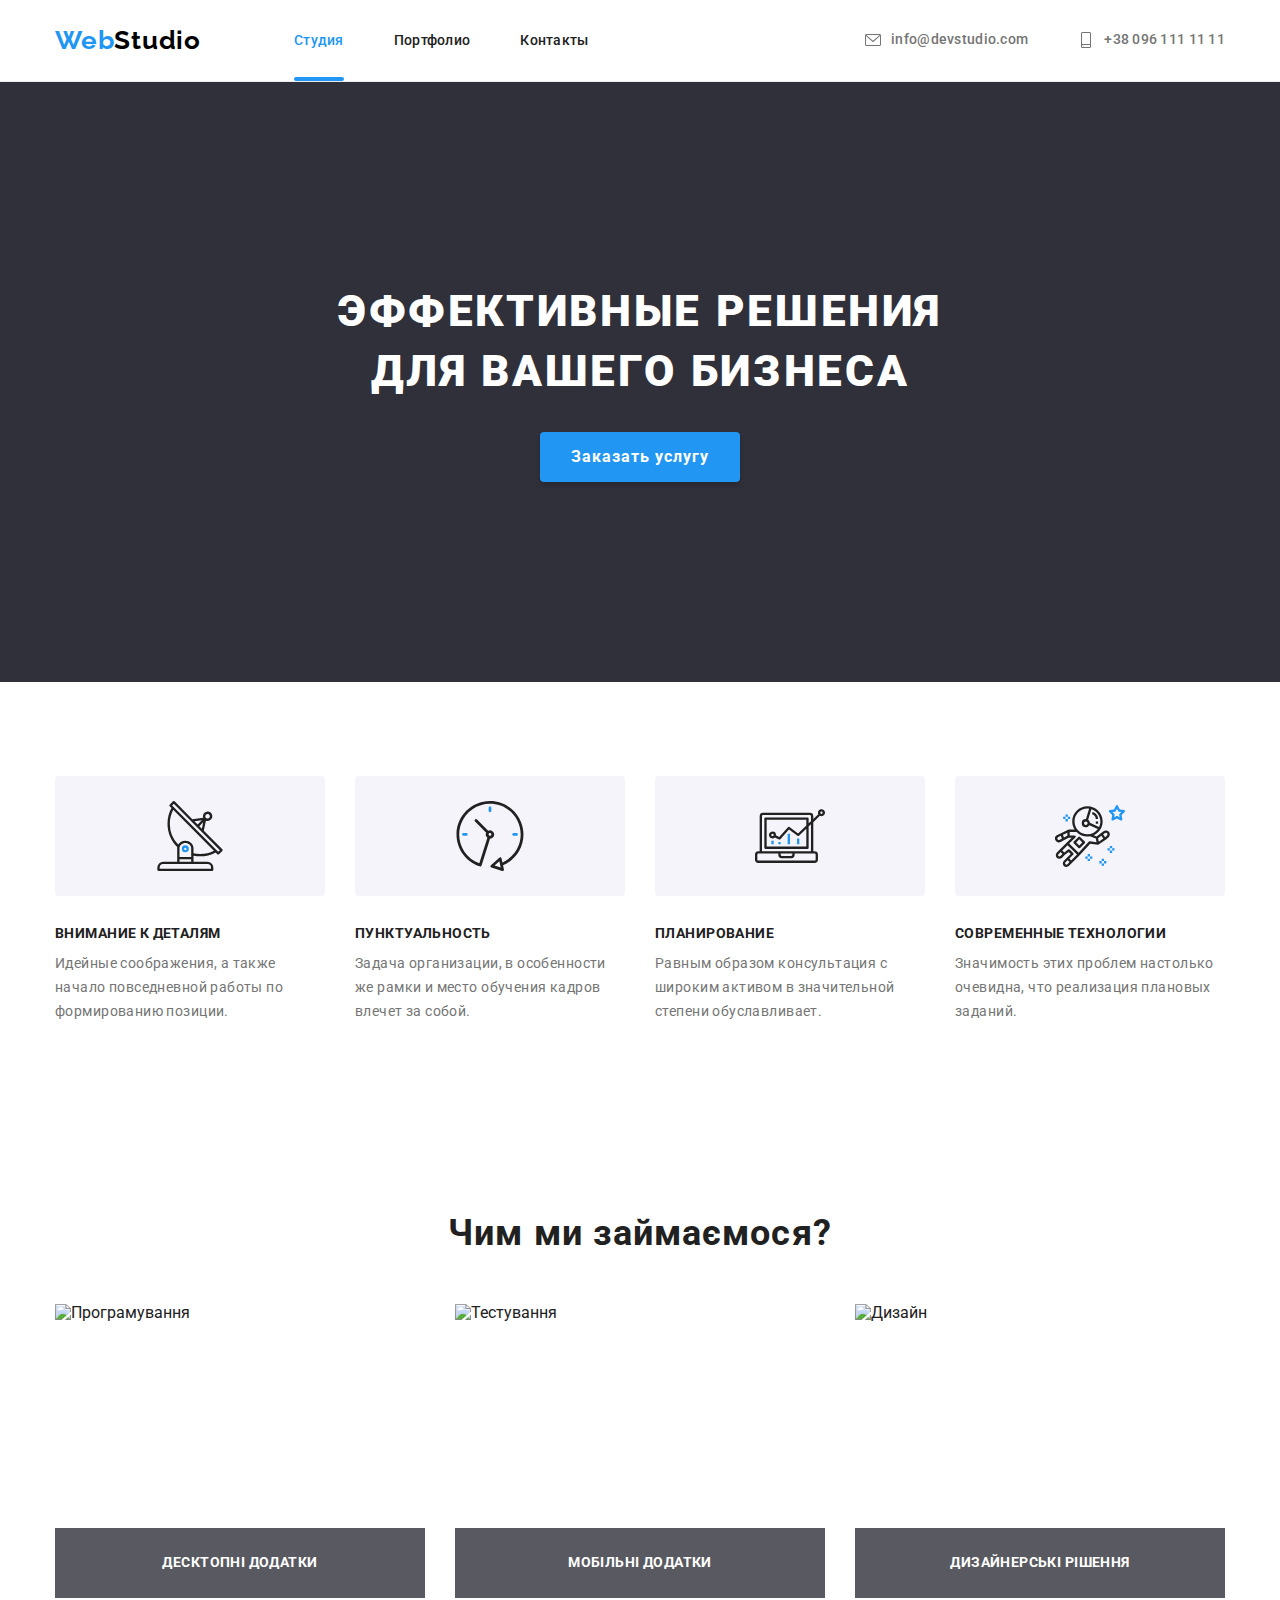
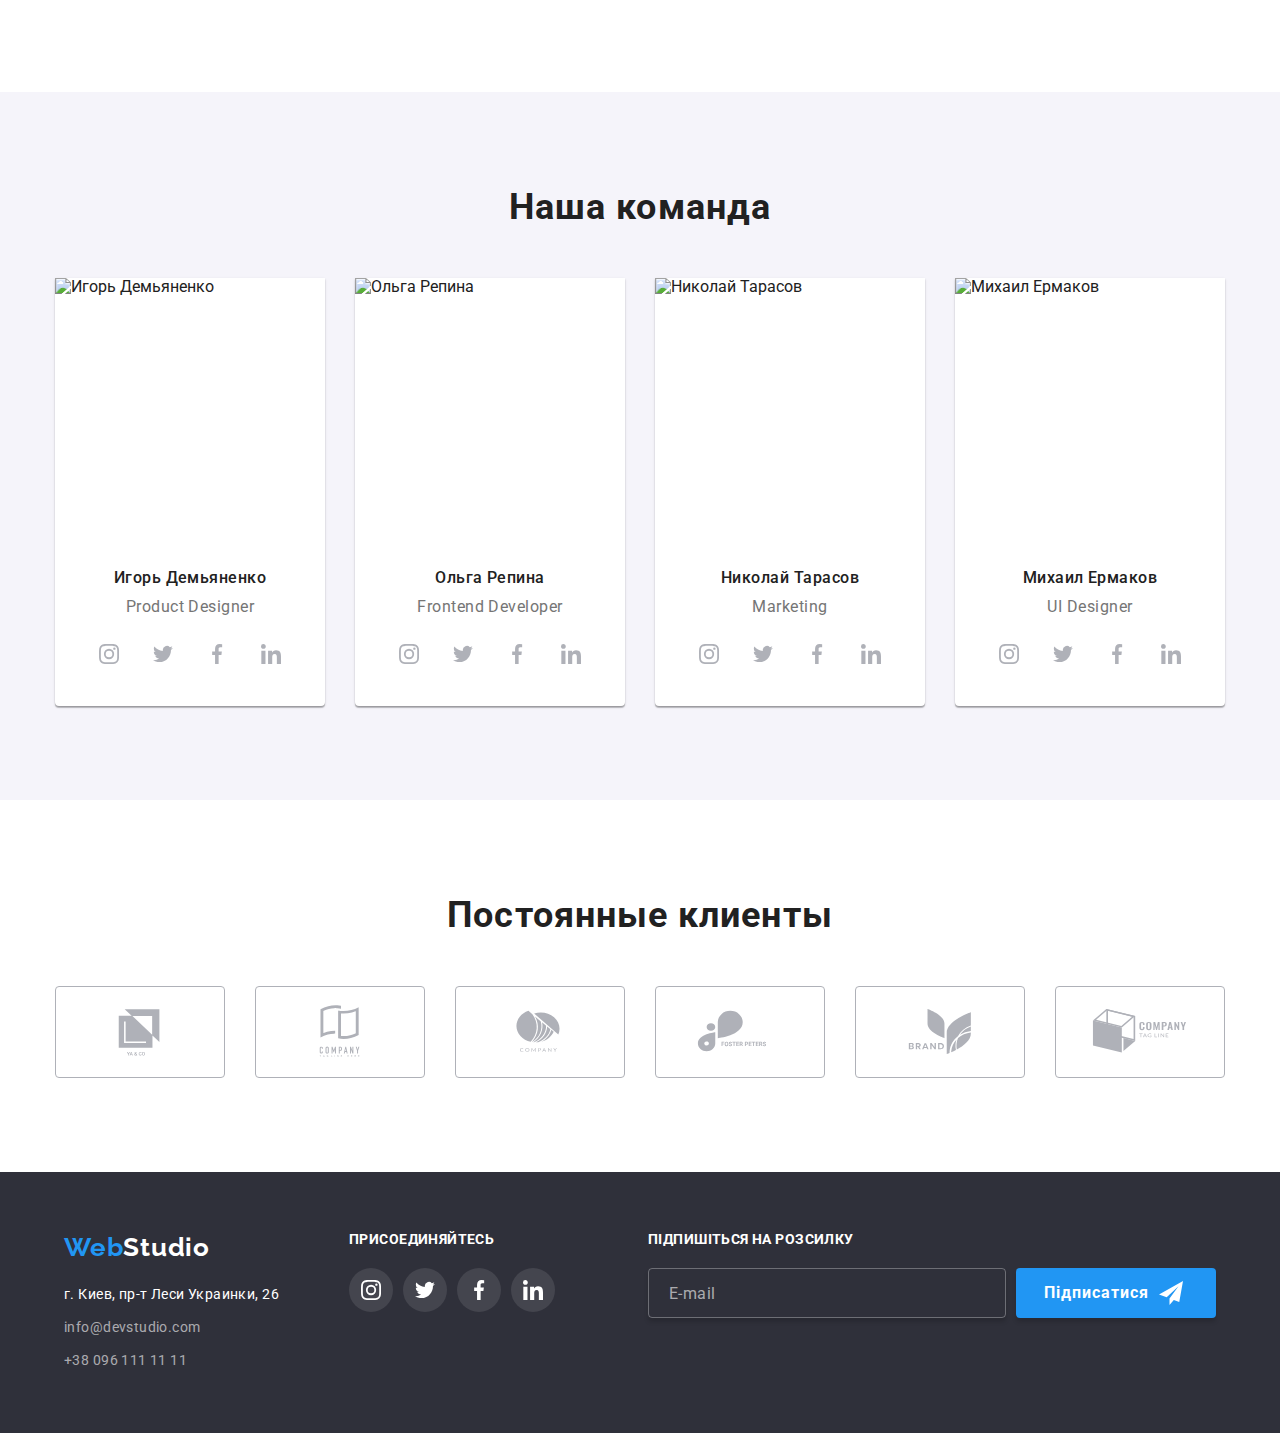
==== index.html @ 71a53c15 "did hero" ====
<!DOCTYPE html>
<html lang="ru">

<head>
    <meta charset="UTF-8">
    <meta http-equiv="X-UA-Compatible" content="IE=edge">
    <meta name="viewport" content="width=device-width, initial-scale=1.0">
    <title>Document</title>
    <link
        href="https://fonts.googleapis.com/css2?family=Raleway:wght@700&family=Roboto:wght@400;500;700;900&display=swap"
        rel="stylesheet">
    <link rel="stylesheet"
        href="https://cdnjs.cloudflare.com/ajax/libs/modern-normalize/1.1.0/modern-normalize.min.css">
    <link rel="stylesheet" href="./css/main.min.css">
</head>

<body data-page>
    <!-- Header section -->
    <header class="header">
        <div class="container header__container">
            <nav class="nav">
                <a class="logo nav__logo" href="https://vasyl96.github.io/goit-markup-hw-08/"><span
                        class="logo__label">Web</span>Studio</a>
                <button class="menu-btn" type="button" aria-label="Відкрити мобільне меню" data-menu-open>
                    <svg class="menu-btn__menu" width="40" height="40">
                        <use class="menu-btn__icon-menu" href="./img/sprite.svg#icon-menu"></use>
                    </svg>
                </button>
                <ul class="nav__list">
                    <li class="nav__item">
                        <a class="nav__link nav__link--current"
                            href="https://vasyl96.github.io/goit-markup-hw-07/">Студия</a>
                    </li>
                    <li class="nav__item">
                        <a class="nav__link" href="./portfolio.html">Портфолио</a>
                    </li>
                    <li class="nav__item">
                        <a class="nav__link" href="#">Контакты</a>
                    </li>
                </ul>
            </nav>
            <ul class="header__contact-list">
                <li class="header__contact-item"><a class="header__contact-link" href="mailto:info@devstudio.com"><svg
                            class="header__contact-icon header__contact-icon--right" width="12" height="16">
                            <use href="./img/sprite.svg#icon-envelope"></use>
                        </svg>info@devstudio.com</a>
                </li>
                <li class="header__contact-item"><a class="header__contact-link" href="tel:+380961111111"><svg
                            class="header__contact-icon header__contact-icon--right" width="10" height="16">
                            <use href="./img/sprite.svg#icon-smartphone"></use>
                        </svg>+38 096 111 11 11</a>
                </li>
            </ul>
        </div>
    </header>
    <!-- Mobil menu -->
    <div class="menu-overlay" data-menu>
        <div class="menu-container">
            <button class="menu-btn" type="button" aria-label="Закрити мобільне меню" data-menu-close>
                <svg class="menu-btn__cross" width="40" height="40">
                    <use class="menu-btn__icon-cross" href="./img/sprite.svg#icon-cross"></use>
                </svg>
            </button>
            <ul class="menu-nav menu-nav__list">
                <li class="menu-nav__item">
                    <a class="menu-nav__link menu-nav__link--current"
                        href="https://vasyl96.github.io/goit-markup-hw-07/">Студия</a>
                </li>
                <li class="menu-nav__item">
                    <a class="menu-nav__link" href="./portfolio.html">Портфолио</a>
                </li>
                <li class="menu-nav__item">
                    <a class="menu-nav__link" href="#">Контакты</a>
                </li>
            </ul>
            <ul class="menu-contact menu-contact__list">
                <li class="menu-contact__item">
                    <a class="menu-contact__link menu-contact__link--blue" href="tel:+380961111111">+38 096 111 11
                        11</a>
                </li>
                <li class="menu-contact__item">
                    <a class="menu-contact__link" href="mailto:info@devstudio.com">info@devstudio.com</a>
                </li>
            </ul>
            <ul class="menu-social menu-social__list">
                <li class="menu-social__item">
                    <a class="menu-social__link" href="https://Instagram/">Instagram</a>
                </li>
                <li class="menu-social__item">
                    <a class="menu-social__link" href="https://www.twitter.com/">Twitter</a>
                </li>
                <li class="menu-social__item">
                    <a class="menu-social__link" href="https://www.facebook.com/">Facebook</a>
                </li>
                <li class="menu-social__item">
                    <a class="menu-social__link" href="https://www.linkedin.com/">Linkedin</a>
                </li>
            </ul>
        </div>
    </div>
    <!-- Modal -->
    <div class="backdrop is-hidden" data-modal>
        <div class="modal">
            <button class="modal__btn-close" type="button" aria-label="Закрити форму" data-modal-close>
                <svg class="modal__btn-icon" width="18" height="18">
                    <use href="./img/sprite.svg#icon-close"></use>
                </svg>
            </button>
            <!-- User form -->
            <strong class="modal__text modal__text--bottom">Залиште свої дані, ми вам передзвонимо</strong>
            <form name="modal__form" autocomplete="on" novalidate>
                <!-- User data -->
                <div class="form-modal">
                    <!-- User name -->
                    <div class="form-modal__user-name form-modal__user-name--bottom">
                        <label for="text" class="form-modal__user-label form-modal__user-label--bottom">Ім'я</label>
                        <input type="text" name="user-name" class="form-modal__user-input" id="text">
                        <svg class="form-modal__user-icon" width="18" height="18">
                            <use href="./img/sprite.svg#icon-person"></use>
                        </svg>
                    </div>
                    <!-- User phone -->
                    <div class="form-modal__user-phone form-modal__user-phone--bottom">
                        <label for="phone" class="form-modal__user-label form-modal__user-label--bottom">Телефон</label>
                        <input type="tel" name="user-phone" class="form-modal__user-input" id="phone">
                        <svg class="form-modal__user-icon" width="18" height="18">
                            <use href="./img/sprite.svg#icon-phone"></use>
                        </svg>
                    </div>
                    <!-- User email -->
                    <div class="form-modal__user-email form-modal__user-email--bottom">
                        <label for="email" class="form-modal__user-label form-modal__user-label--bottom">Пошта</label>
                        <input type="email" name="user-name" class="form-modal__user-input" id="email">
                        <svg class="form-modal__user-icon" width="18" height="18">
                            <use href="./img/sprite.svg#icon-email"></use>
                        </svg>
                    </div>
                    <!-- User comment -->
                    <div class="form-modal__user-comment form-modal__user-comment--bottom">
                        <label for="comment"
                            class="form-modal__user-label form-modal__user-label--bottom">Коментар</label>
                        <textarea name="feadback" rows="7" class="form-modal__user-textarea" id="comment"
                            placeholder="Введіть текст"></textarea>
                    </div>
                </div>
                <!-- User agreement -->
                <div class="form-modal__user-adreement form-modal__user-adreement--bottom">
                    <input type="checkbox" name="policy" value="" class="form-modal__checkbox-agreement" id="checkbox">
                    <!-- <span class="checkbox-icon"></span> -->
                    <label for="checkbox" class="form-modal__label-adreement">Погоджуюся з розсилкою та приймаю
                        <span class="form-modal__adreement-text"><a class="form-modal__agreement-link" href="#">Умови
                                договору</a></span>
                    </label>
                </div>
                <button type="submit" class="form-modal__btn btn btn-blue">Відправити</button>
            </form>
        </div>
    </div>
    <!-- Main section -->
    <main class="main">
        <!-- Hero section -->
        <section class="hero">
            <div class="container">
                <h1 class="hero__title hero__title--bottom">Эффективные решения для вашего бизнеса</h1>
                <button class="hero__btn-blue btn btn-blue" type="button" data-modal-open>Заказать услугу</button>
            </div>
        </section>
        <!-- Preferences section -->
        <section class="preferences">
            <div class="container">
                <ul class="preferences__list">
                    <li class="preferences__item">
                        <div class="preferences__box preferences__box--bottom">
                            <svg class="preference-icon" width="70" height="70">
                                <use href="img/sprite.svg#icon-antenna"></use>
                            </svg>
                        </div>
                        <h3 class="preferences__title preferences__title--bottom">Внимание к деталям</h3>
                        <p class="preferences__text">
                            Идейные соображения, а также начало повседневной работы по формированию позиции.
                        </p>
                    </li>
                    <li class="preferences__item">
                        <div class="preferences__box preferences__box--bottom">
                            <svg class="preference-icon" width="70" height="70">
                                <use href="img/sprite.svg#icon-clock"></use>
                            </svg>
                        </div>
                        <h3 class="preferences__title preferences__title--bottom">Пунктуальность</h3>
                        <p class="preferences__text">
                            Задача организации, в особенности же рамки и место обучения кадров влечет за собой.
                        </p>
                    </li>
                    <li class="preferences__item">
                        <div class="preferences__box preferences__box--bottom">
                            <svg class="preference-icon" width="70" height="70">
                                <use href="img/sprite.svg#icon-diagram"></use>
                            </svg>
                        </div>
                        <h3 class="preferences__title preferences__title--bottom">Планирование</h3>
                        <p class="preferences__text">
                            Равным образом консультация с широким активом в значительной степени обуславливает.
                        </p>
                    </li>
                    <li class="preferences__item">
                        <div class="preferences__box preferences__box--bottom">
                            <svg class="preference-icon" width="70" height="70">
                                <use href="img/sprite.svg#icon-astronaut"></use>
                            </svg>
                        </div>
                        <h3 class="preferences__title preferences__title--bottom">Современные технологии</h3>
                        <p class="preferences__text">
                            Значимость этих проблем настолько очевидна, что реализация плановых заданий.
                        </p>
                    </li>
                </ul>
            </div>
        </section>
        <!-- Services section -->
        <section class="services">
            <div class="container">
                <h2 class="services__title title">Чим ми займаємося?</h2>
                <ul class="services__list">
                    <li class="services__item"><img class="service-img" src="./img/програмування.jpg"
                            alt="Програмування" width="370" height="294">
                        <p class="services__subtitle">Десктопні додатки</p>
                    </li>
                    <li class="services__item"><img class="service-img" src="./img/тестування.jpg" alt="Тестування"
                            width="370" height="294">
                        <p class="services__subtitle">Мобільні додатки</p>
                    </li>
                    <li class="services__item"><img class="service-img" src="./img/дизайн.jpg" alt="Дизайн" width="370"
                            height="294">
                        <p class="services__subtitle">Дизайнерські рішення</p>
                    </li>
                </ul>
            </div>
        </section>
        <!-- Team section -->
        <section class="team">
            <div class="container">
                <h2 class="team__title title">Наша команда</h2>
                <ul class="team__list">
                    <li class="team__item">
                        <img class="team__img" src="./img/игорь-демьяненко.jpg" alt="Игорь Демьяненко" width="270"
                            height="260">
                        <div class="team__contact">
                            <h3 class="team__subtitle team__subtitle--bottom">Игорь Демьяненко</h3>
                            <p lang="en" class="team__text team__text--bottom">Product Designer</p>
                            <ul class="icon-list">
                                <li class="icon-item"><a class="icon-link" target="_blank" rel="noopener noreferrer"
                                        href="https://www.instagram.com/"><svg class="icon" width="20" height="20">
                                            <use href="./img/sprite.svg#icon-instagram"></use>
                                        </svg></a></li>
                                <li class="icon-item"><a class="icon-link" target="_blank" rel="noopener noreferrer"
                                        href="https://twitter.com/"><svg class="icon" width="20" height="20">
                                            <use href="./img/sprite.svg#icon-twitter"></use>
                                        </svg></a></li>
                                <li class="icon-item"><a class="icon-link" target="_blank" rel="noopener noreferrer"
                                        href="https://www.facebook.com/"><svg class="icon" width="20" height="20">
                                            <use href="./img/sprite.svg#icon-facebook"></use>
                                        </svg></a></li>
                                <li class="icon-item"><a class="icon-link" target="_blank" rel="noopener noreferrer"
                                        href="https://www.linkedin.com/"><svg class="icon" width="20" height="20">
                                            <use href="./img/sprite.svg#icon-linkedin"></use>
                                        </svg></a></li>
                            </ul>
                        </div>
                    </li>
                    <li class="team__item">
                        <img class="team__img" src="./img/ольга-репина.jpg" alt="Ольга Репина" width="270" height="260">
                        <div class="team__contact">
                            <h3 class="team__subtitle team__subtitle--bottom">Ольга Репина</h3>
                            <p lang="en" class="team__text team__text--bottom">Frontend Developer</p>
                            <ul class="icon-list">
                                <li class="icon-item"><a class="icon-link" target="_blank" rel="noopener noreferrer"
                                        href="https://www.instagram.com/"><svg class="icon" width="20" height="20">
                                            <use href="./img/sprite.svg#icon-instagram"></use>
                                        </svg></a></li>
                                <li class="icon-item"><a class="icon-link" target="_blank" rel="noopener noreferrer"
                                        href="https://twitter.com/"><svg class="icon" width="20" height="20">
                                            <use href="./img/sprite.svg#icon-twitter"></use>
                                        </svg></a></li>
                                <li class="icon-item"><a class="icon-link" target="_blank" rel="noopener noreferrer"
                                        href="https://www.facebook.com/"><svg class="icon" width="20" height="20">
                                            <use href="./img/sprite.svg#icon-facebook"></use>
                                        </svg></a></li>
                                <li class="icon-item"><a class="icon-link" target="_blank" rel="noopener noreferrer"
                                        href="https://www.linkedin.com/"><svg class="icon" width="20" height="20">
                                            <use href="./img/sprite.svg#icon-linkedin"></use>
                                        </svg></a></li>
                            </ul>
                        </div>
                    </li>
                    <li class="team__item">
                        <img class="team__img" src="./img/николай-тарасов.jpg" alt="Николай Тарасов" width="270"
                            height="260">
                        <div class="team__contact">
                            <h3 class="team__subtitle team__subtitle--bottom">Николай Тарасов</h3>
                            <p lang="en" class="team__text team__text--bottom">Marketing</p>
                            <ul class="icon-list">
                                <li class="icon-item"><a class="icon-link" target="_blank" rel="noopener noreferrer"
                                        href="https://www.instagram.com/"><svg class="icon" width="20" height="20">
                                            <use href="./img/sprite.svg#icon-instagram"></use>
                                        </svg></a></li>
                                <li class="icon-item"><a class="icon-link" target="_blank" rel="noopener noreferrer"
                                        href="https://twitter.com/"><svg class="icon" width="20" height="20">
                                            <use href="./img/sprite.svg#icon-twitter"></use>
                                        </svg></a></li>
                                <li class="icon-item"><a class="icon-link" target="_blank" rel="noopener noreferrer"
                                        href="https://www.facebook.com/"><svg class="icon" width="20" height="20">
                                            <use href="./img/sprite.svg#icon-facebook"></use>
                                        </svg></a></li>
                                <li class="icon-item"><a class="icon-link" target="_blank" rel="noopener noreferrer"
                                        href="https://www.linkedin.com/"><svg class="icon" width="20" height="20">
                                            <use href="./img/sprite.svg#icon-linkedin"></use>
                                        </svg></a></li>
                            </ul>
                        </div>
                    </li>
                    <li class="team__item">
                        <img class="team__img" src="./img/михаил-ермаков.jpg" alt="Михаил Ермаков" width="270"
                            height="260">
                        <div class="team__contact">
                            <h3 class="team__subtitle team__subtitle--bottom">Михаил Ермаков</h3>
                            <p lang="en" class="team__text team__text--bottom">UI Designer</p>
                            <ul class="icon-list">
                                <li class="icon-item"><a class="icon-link" target="_blank" rel="noopener noreferrer"
                                        href="https://www.instagram.com/"><svg class="icon" width="20" height="20">
                                            <use href="./img/sprite.svg#icon-instagram"></use>
                                        </svg></a></li>
                                <li class="icon-item"><a class="icon-link" target="_blank" rel="noopener noreferrer"
                                        href="https://twitter.com/"><svg class="icon" width="20" height="20">
                                            <use href="./img/sprite.svg#icon-twitter"></use>
                                        </svg></a></li>
                                <li class="icon-item"><a class="icon-link" target="_blank" rel="noopener noreferrer"
                                        href="https://www.facebook.com/"><svg class="icon" width="20" height="20">
                                            <use href="./img/sprite.svg#icon-facebook"></use>
                                        </svg></a></li>
                                <li class="icon-item"><a class="icon-link" target="_blank" rel="noopener noreferrer"
                                        href="https://www.linkedin.com/"><svg class="icon" width="20" height="20">
                                            <use href="./img/sprite.svg#icon-linkedin"></use>
                                        </svg></a></li>
                            </ul>
                        </div>
                    </li>
                </ul>
            </div>
        </section>
        <!-- Loyal customer -->
        <section class="customer">
            <div class="container">
                <h2 class="customer__title title">Постоянные клиенты</h2>
                <ul class="customer__list">
                    <li class="customer__item"><a href="#" class="customer__link"><svg class="customer-icon" width="106"
                                height="60">
                                <use href="./img/sprite.svg#icon-client-1"></use>
                            </svg></a></li>
                    <li class="customer__item"><a href="#" class="customer__link"><svg class="customer-icon" width="106"
                                height="60">
                                <use href="./img/sprite.svg#icon-client-2"></use>
                            </svg></a></li>
                    <li class="customer__item"><a href="#" class="customer__link"><svg class="customer-icon" width="106"
                                height="60">
                                <use href="./img/sprite.svg#icon-client-3"></use>
                            </svg></a></li>
                    <li class="customer__item"><a href="#" class="customer__link"><svg class="customer-icon" width="106"
                                height="60">
                                <use href="./img/sprite.svg#icon-client-4"></use>
                            </svg></a></li>
                    <li class="customer__item"><a href="#" class="customer__link"><svg class="customer-icon" width="106"
                                height="60">
                                <use href="./img/sprite.svg#icon-client-5"></use>
                            </svg></a></li>
                    <li class="customer__item"><a href="#" class="customer__link"><svg class="customer-icon" width="106"
                                height="60">
                                <use href="./img/sprite.svg#icon-client-6"></use>
                            </svg></a></li>
                </ul>
            </div>
        </section>
    </main>
    <!-- Footer section-->
    <footer class="footer">
        <div class="container footer__container">
            <!-- Footer contacts -->
            <div class="footer-contacts footer-contacts--right footer-contacts--bottom">
                <a class="logo footer-contacts__logo" href="https://vasyl96.github.io/goit-markup-hw-06/"><span
                        class="logo__label">Web</span>Studio</a>
                <address class="address">
                    <p class="address__text">г. Киев, пр-т Леси Украинки, 26</p>
                    <ul class="address__list">
                        <li class="address__item"><a class="address__link"
                                href="mailto:info@devstudio.com">info@devstudio.com</a>
                        </li>
                        <li class="address__item"><a class="address__link" href="tel:+380961111111">+38 096 111 11
                                11</a>
                        </li>
                    </ul>
                </address>
            </div>
            <!-- Footer social -->
            <div class="footer-social footer-social--right footer-social--bottom">
                <strong class="footer-social__text footer-social__text--bottom">присоединяйтесь</strong>
                <ul class="icon-list">
                    <li class="footer-social__icon-item icon-item"><a class="footer-social__icon-link icon-link"
                            target="_blank" rel="noopener noreferrer" href="https://www.instagram.com/"><svg
                                class="icon" width="20" height="20">
                                <use href="./img/sprite.svg#icon-instagram"></use>
                            </svg></a></li>
                    <li class="footer-social__icon-item icon-item"><a class="footer-social__icon-link icon-link"
                            target="_blank" rel="noopener noreferrer" href="https://twitter.com/"><svg class="icon"
                                width="20" height="20">
                                <use href="./img/sprite.svg#icon-twitter"></use>
                            </svg></a></li>
                    <li class="footer-social__icon-item icon-item"><a class="footer-social__icon-link icon-link"
                            target="_blank" rel="noopener noreferrer" href="https://www.facebook.com/"><svg class="icon"
                                width="20" height="20">
                                <use href="./img/sprite.svg#icon-facebook"></use>
                            </svg></a></li>
                    <li class="footer-social__icon-item icon-item"><a class="footer-social__icon-link icon-link"
                            target="_blank" rel="noopener noreferrer" href="https://www.linkedin.com/"><svg class="icon"
                                width="20" height="20">
                                <use href="./img/sprite.svg#icon-linkedin"></use>
                            </svg></a></li>
                </ul>
            </div>
            <!-- Footer subscription -->
            <form name="footer-subscription__form" autocomplete="off">
                <strong class="subscription__text subscription__text--bottom">Підпишіться на
                    розсилку</strong>
                <div class="subscription-email">
                    <input type="email" name="email" class="subscription-email__input subscription-email__input--bottom"
                        placeholder="E-mail" id="user-email">
                    <button type="submit"
                        class="subscription-email__btn btn subscription-email__btn--left btn-blue">Підписатися
                        <svg class="subscription-email__btn-icon subscription-email__btn-icon--left" width="24"
                            height="24">
                            <use href="./img/sprite.svg#icon-send"></use>
                        </svg>
                    </button>
                </div>
            </form>
        </div>
    </footer>
    <script src="./js/menu.js"></script>
    <script src="./js/modal.js"></script>
</body>

</html>
---- css/main.min.css ----
:root{--main-fons: "Roboto", sans-serif;--secondary-fons: "Raleway", sans-serif;--dark-main-txt-cl: #212121;--silver-txt-cl: rgba(255, 255, 255, 0.6);--gray-txt-cl: #757575;--white-txt-cl: #ffffff;--accent-txt-cl: #2196f3;--white-logo-txt-cl: #ffffff;--dark-logo-txt-cl: #000000;--skyblue-logo-txt-cl: #2196f3;--accent-input-cl: #2196f3;--gray-icon-bg-cl: #757575;--silver-icon-bg-cl: #afb1b8;--white-modal-icon-bg-cl: #ffffff;--white-social-bg-cl: #ffffff;--white-team-bg-cl: #ffffff;--white-modal-bg-cl: #ffffff;--backdrop-bg-cl: rgba(0, 0, 0, 0.2);--footer-hero-bg-cl: #2f303a;--team-bg-cl: #f5f4fa;--btn-silver--bg-cl: #f5f4fa;--accent-btn-silver-bg-cl: #2196f3;--btn-blue-bg-cl: #2196f3;--accent-btn-blue-bg-cl: #188ce8;--accent-icon-bg-cl: #2196f3;--hero-lg-bg-cl: rgba(47, 48, 58, 0.4);--box-bg-cl: #f5f4fa;--transition-timing-function: cubic-bezier(0.4, 0, 0.2, 1);--transition-duration: 250ms;--transition-delay: 600ms;--indent: 30px;--items: 2}.visually-hidden{position:absolute;white-space:nowrap;width:1px;height:1px;overflow:hidden;border:0;padding:0;clip:rect(0 0 0 0);-webkit-clip-path:inset(50%);clip-path:inset(50%);margin:-1px}body{font-family:var(--main-fons);color:var(--dark-main-txt-cl, #212121)}.no-scroll{overflow:hidden}h1,h2,h3,h4,h5,h6,p,ul,ol{margin:0;padding:0}a{text-decoration:none}ul,ol{list-style:none}img{display:block;max-width:100%;height:auto}.container{padding:0 15px;margin:0 auto}@media screen and (min-width: 480px){.container{width:480px}}@media screen and (min-width: 768px){.container{width:768px}}@media screen and (min-width: 1200px){.container{width:1200px}}.logo{-webkit-box-align:center;-ms-flex-align:center;align-items:center;font-family:var(--secondary-fons);font-size:26px;font-weight:700;line-height:1.19;letter-spacing:.03em;text-decoration:none;color:var(--dark-logo-txt-cl, #000000);-webkit-transition:color var(--transition-duration) var(--transition-timing-function);transition:color var(--transition-duration) var(--transition-timing-function)}.logo__label{color:var(--skyblue-logo-txt-cl, #2196f3)}.logo:hover,.logo:focus{color:var(--accent-txt-cl, #2196f3);fill:var(--accent-icon-bg-cl, #2196f3)}.nav{display:-webkit-box;display:-ms-flexbox;display:flex;-webkit-box-align:center;-ms-flex-align:center;align-items:center;-webkit-box-pack:justify;-ms-flex-pack:justify;justify-content:space-between}.nav__logo{padding-top:16px;padding-bottom:16px}@media screen and (max-width: 767px){.nav__list{display:none}}@media screen and (min-width: 768px){.nav{display:-webkit-box;display:-ms-flexbox;display:flex;-webkit-box-align:center;-ms-flex-align:center;align-items:center}.nav__list{display:-webkit-box;display:-ms-flexbox;display:flex}.nav__logo{padding-top:25px;padding-bottom:25px;margin-right:87px}}@media screen and (min-width: 1200px){.nav__logo{margin-right:93px}}@media screen and (min-width: 768px){.nav__item{margin-right:50px}.nav__item:last-child{margin-left:0}}@media screen and (min-width: 768px){.nav__link{position:relative;padding-top:32px;padding-bottom:32px;font-size:14px;font-weight:500;line-height:1.14;letter-spacing:.02em;color:inherit;-webkit-transition:color var(--transition-duration) var(--transition-timing-function);transition:color var(--transition-duration) var(--transition-timing-function)}.nav__link--current{color:var(--accent-txt-cl, #2196f3)}.nav__link--current::after{content:"";position:absolute;left:0;bottom:-1px;min-width:100%;min-height:4px;border-radius:2px;background-color:var(--accent-txt-cl, #2196f3)}.nav__link:hover,.nav__link:focus{color:var(--accent-txt-cl, #2196f3);fill:var(--accent-icon-bg-cl, #2196f3)}}.btn{border-radius:4px;border:rgba(0,0,0,0);cursor:pointer}.btn-blue{padding:10px 28px;min-width:200px;font-size:16px;font-weight:700;line-height:1.88;letter-spacing:.06em;color:var(--white-txt-cl, #ffffff);background-color:var(--btn-blue-bg-cl, #2196f3);-webkit-box-shadow:0px 4px 4px rgba(0,0,0,.15);box-shadow:0px 4px 4px rgba(0,0,0,.15);-webkit-transition:background-color var(--transition-duration) var(--transition-timing-function);transition:background-color var(--transition-duration) var(--transition-timing-function)}.btn-blue:hover,.btn-blue:focus{color:var(--white-txt-cl, #ffffff);background-color:var(--accent-btn-blue-bg-cl, #188ce8)}.btn-silver{padding:6px 22px;min-width:73px;font-size:16px;font-weight:500;line-height:1.63;letter-spacing:.03em;color:var(--white-txt-cl, #ffffff);text-align:center;color:inherit;background-color:var(--btn-silver-bg-cl, #f5f4fa);-webkit-transition:color var(--transition-duration) var(--transition-timing-function),background-color var(--transition-duration) var(--transition-timing-function),-webkit-box-shadow var(--transition-duration) var(--transition-timing-function);transition:color var(--transition-duration) var(--transition-timing-function),background-color var(--transition-duration) var(--transition-timing-function),-webkit-box-shadow var(--transition-duration) var(--transition-timing-function);transition:color var(--transition-duration) var(--transition-timing-function),background-color var(--transition-duration) var(--transition-timing-function),box-shadow var(--transition-duration) var(--transition-timing-function);transition:color var(--transition-duration) var(--transition-timing-function),background-color var(--transition-duration) var(--transition-timing-function),box-shadow var(--transition-duration) var(--transition-timing-function),-webkit-box-shadow var(--transition-duration) var(--transition-timing-function)}.btn-silver:hover,.btn-silver:focus{color:var(--white-txt-cl, #ffffff);background-color:var(--accent-btn-silver-bg-cl, #2196f3);-webkit-box-shadow:0px 3px 1px rgba(0,0,0,.1),0px 1px 2px rgba(0,0,0,.08),0px 2px 2px rgba(0,0,0,.12);box-shadow:0px 3px 1px rgba(0,0,0,.1),0px 1px 2px rgba(0,0,0,.08),0px 2px 2px rgba(0,0,0,.12)}.backdrop.is-hidden{pointer-events:none;visibility:hidden;opacity:0}.backdrop{position:fixed;visibility:visible;top:0;left:0;width:100vw;height:100vh;opacity:1;background-color:var(--backdrop-bg-cl, rgba(0, 0, 0, 0.2));-webkit-transition:opacity var(--transition-duration) var(--transition-timing-function),visibility var(--transition-duration) var(--transition-timing-function);transition:opacity var(--transition-duration) var(--transition-timing-function),visibility var(--transition-duration) var(--transition-timing-function)}.modal{padding:40px;position:absolute;z-index:10;top:50%;left:50%;-webkit-transform:translate(-50%, -50%);transform:translate(-50%, -50%);min-width:528px;min-height:581px;background-color:var(--white-modal-bg-cl, #ffffff);-webkit-box-shadow:0px 1px 3px rgba(0,0,0,.12),0px 1px 1px rgba(0,0,0,.14),0px 2px 1px rgba(0,0,0,.2);box-shadow:0px 1px 3px rgba(0,0,0,.12),0px 1px 1px rgba(0,0,0,.14),0px 2px 1px rgba(0,0,0,.2);border-radius:4px;-webkit-transition:opacity var(--transition-duration) var(--transition-timing-function),visibility var(--transition-duration) var(--transition-timing-function),-webkit-transform var(--transition-duration) var(--transition-timing-function);transition:opacity var(--transition-duration) var(--transition-timing-function),visibility var(--transition-duration) var(--transition-timing-function),-webkit-transform var(--transition-duration) var(--transition-timing-function);transition:transform var(--transition-duration) var(--transition-timing-function),opacity var(--transition-duration) var(--transition-timing-function),visibility var(--transition-duration) var(--transition-timing-function);transition:transform var(--transition-duration) var(--transition-timing-function),opacity var(--transition-duration) var(--transition-timing-function),visibility var(--transition-duration) var(--transition-timing-function),-webkit-transform var(--transition-duration) var(--transition-timing-function)}.modal__btn-close{display:-webkit-box;display:-ms-flexbox;display:flex;-webkit-box-align:center;-ms-flex-align:center;align-items:center;-webkit-box-pack:center;-ms-flex-pack:center;justify-content:center;position:absolute;top:8px;right:8px;min-height:30px;min-width:30px;background-color:var(--white-modal-icon-bg-cl, #ffffff);border-radius:50%;border:1px solid rgba(0,0,0,.1);-webkit-transition:opacity var(--transition-duration) var(--transition-timing-function),-webkit-transform var(--transition-duration) var(--transition-timing-function);transition:opacity var(--transition-duration) var(--transition-timing-function),-webkit-transform var(--transition-duration) var(--transition-timing-function);transition:transform var(--transition-duration) var(--transition-timing-function),opacity var(--transition-duration) var(--transition-timing-function);transition:transform var(--transition-duration) var(--transition-timing-function),opacity var(--transition-duration) var(--transition-timing-function),-webkit-transform var(--transition-duration) var(--transition-timing-function)}.modal__btn-close:focus,.modal__btn-close:hover{fill:#2196f3}.modal__text{display:block;text-align:center;font-size:20px;font-weight:700;line-height:1.15;letter-spacing:.03em;color:var(--dark-main-txt-cl, #212121)}.modal__text--bottom{margin-bottom:12px}.modal__form{display:-webkit-box;display:-ms-flexbox;display:flex;-webkit-box-align:center;-ms-flex-align:center;align-items:center;-webkit-box-orient:vertical;-webkit-box-direction:normal;-ms-flex-direction:column;flex-direction:column;padding:40px}.form-modal{display:-webkit-box;display:-ms-flexbox;display:flex;-webkit-box-align:center;-ms-flex-align:center;align-items:center;-webkit-box-orient:vertical;-webkit-box-direction:normal;-ms-flex-direction:column;flex-direction:column}.form-modal__user-name,.form-modal__user-phone,.form-modal__user-email,.form-modal__user-comment{display:inline-block;position:relative;width:448px;cursor:pointer}.form-modal__user-name--bottom,.form-modal__user-phone--bottom,.form-modal__user-email--bottom{margin-bottom:10px}.form-modal__user-comment{margin-bottom:20px}.form-modal__user-label{display:block;font-size:12px;font-weight:400;line-height:1.17;letter-spacing:.01em;color:var(--gray-txt-cl),#757575;cursor:pointer}.form-modal__user-label--bottom{margin-bottom:4px}.form-modal__user-input{padding:12px 16px 12px 42px;height:40px;width:448px;border:1px solid rgba(33,33,33,.2);border-radius:4px;-webkit-transition:border var(--transition-duration) var(--transition-timing-function);transition:border var(--transition-duration) var(--transition-timing-function);cursor:pointer}.form-modal__user-icon{display:block;position:absolute;top:29px;left:21px;width:18px;height:18px;-webkit-transform:translate(-50%);transform:translate(-50%);cursor:pointer}.form-modal__user-input:focus+.form-modal__user-icon{fill:#2196f3}.form-modal__user-input:focus,.form-modal__user-textarea:focus{border:1px solid #2196f3;outline:rgba(0,0,0,0)}.form-modal__user-textarea{resize:none;height:120px;padding:10px 16px;width:448px;border:1px solid rgba(33,33,33,.2);border-radius:4px;-webkit-transition:border var(--transition-duration) var(--transition-timing-function);transition:border var(--transition-duration) var(--transition-timing-function)}.form-modal__user-textarea::-webkit-input-placeholder{font-size:12px;font-weight:400;line-height:1.17;letter-spacing:.01em;color:rgba(117,117,117,.5)}.form-modal__user-textarea::-moz-placeholder{font-size:12px;font-weight:400;line-height:1.17;letter-spacing:.01em;color:rgba(117,117,117,.5)}.form-modal__user-textarea:-ms-input-placeholder{font-size:12px;font-weight:400;line-height:1.17;letter-spacing:.01em;color:rgba(117,117,117,.5)}.form-modal__user-textarea::-ms-input-placeholder{font-size:12px;font-weight:400;line-height:1.17;letter-spacing:.01em;color:rgba(117,117,117,.5)}.form-modal__user-textarea::placeholder{font-size:12px;font-weight:400;line-height:1.17;letter-spacing:.01em;color:rgba(117,117,117,.5)}.form-modal__user-adreement{display:inline-block;position:relative;padding-left:40px}.form-modal__user-adreement--bottom{margin-bottom:30px}.form-modal__label-adreement{display:inline-block;font-size:14px;font-weight:400;line-height:1.71;letter-spacing:.03em;color:var(--gray-txt-cl, #757575)}.form-modal__agreement-link{color:var(--accent-txt-cl, #2196f3);text-decoration:underline}.form-modal__agreement-link:focus,.form-modal__agreement-link:hover{color:var(--accent-btn-blue-bg-cl, #188ce8);-webkit-transition:color var(--transition-duration) var(--transition-timing-function);transition:color var(--transition-duration) var(--transition-timing-function)}.form-modal__label-adreement::before{content:"";position:absolute;left:15px;bottom:17%;-webkit-transform:translatey(-10%);transform:translatey(-10%);display:inline-block;width:16px;height:15px;border:2px solid;border-color:var(--dark-main-txt-cl, #212121);border-radius:2px;-webkit-transition:border-color var(--transition-duration) var(--transition-timing-function),background-color var(--transition-duration) var(--transition-timing-function);transition:border-color var(--transition-duration) var(--transition-timing-function),background-color var(--transition-duration) var(--transition-timing-function);cursor:pointer}.form-modal__checkbox-agreement:focus+.form-modal__label-adreement::before{border-color:var(--accent-icon-bg-cl, #2196f3)}.form-modal__checkbox-agreement:checked+.form-modal__label-adreement::before{background-image:url(../img/icon\ check.svg);background-origin:border-box;background-size:contain;border-color:var(--accent-icon-bg-cl, #2196f3);background-color:var(--accent-icon-bg-cl, #2196f3)}.form-modal__checkbox-agreement{position:absolute;width:1px;height:1px;margin:-1px;border:0;padding:0;clip:rect(0 0 0 0);overflow:hidden}.form-modal__btn{display:block;margin:0 auto;padding:10px 52px}.title{font-size:28px;font-weight:700;line-height:1.18;letter-spacing:.03em;text-align:center}@media screen and (min-width: 1200px){.title{font-size:36px;line-height:1.17}}.icon-list{display:-webkit-box;display:-ms-flexbox;display:flex;-webkit-box-pack:center;-ms-flex-pack:center;justify-content:center;gap:10px}.icon-link{display:-webkit-box;display:-ms-flexbox;display:flex;-webkit-box-align:center;-ms-flex-align:center;align-items:center;-webkit-box-pack:center;-ms-flex-pack:center;justify-content:center;fill:var(--silver-icon-bg-cl, #afb1b8);width:44px;height:44px;border-radius:50%;-webkit-transition:fill var(--transition-duration) var(--transition-timing-function),background-color var(--transition-duration) var(--transition-timing-function);transition:fill var(--transition-duration) var(--transition-timing-function),background-color var(--transition-duration) var(--transition-timing-function)}.icon-link:hover,.icon-link:focus{fill:var(--white-social-bg-cl, #ffffff);background-color:var(--accent-icon-bg-clicon-bg-cl, #2196f3)}.menu-btn{display:-webkit-box;display:-ms-flexbox;display:flex;-webkit-box-align:center;-ms-flex-align:center;align-items:center;-webkit-box-pack:center;-ms-flex-pack:center;justify-content:center;margin-left:auto;margin:0;padding:0;width:40px;height:40px;border:none;background-color:rgba(0,0,0,0);cursor:pointer}.menu-btn:focus,.menu-btn:hover{fill:#2196f3}@media screen and (min-width: 768px){.menu-btn{display:none}}.menu-overlay .menu-btn{position:absolute;top:10px;right:16px;-webkit-transform:translate(-50% -50%);transform:translate(-50% -50%)}.menu-overlay{position:fixed;left:0;top:0;width:100%;height:100%;background-color:#fff;z-index:999;-webkit-transform:translateX(-100%);transform:translateX(-100%);opacity:0;visibility:hidden;pointer-events:none;-webkit-transition:opacity var(--transition-duration) var(--transition-timing-function),visibility var(--transition-duration) var(--transition-timing-function);transition:opacity var(--transition-duration) var(--transition-timing-function),visibility var(--transition-duration) var(--transition-timing-function)}.menu-overlay.is-open{-webkit-transform:translateX(0);transform:translateX(0);opacity:1;pointer-events:visible;visibility:initial}@media screen and (min-width: 768px){.menu-overlay.is-open{display:none}}.menu-container{display:-webkit-box;display:-ms-flexbox;display:flex;-webkit-box-orient:vertical;-webkit-box-direction:normal;-ms-flex-direction:column;flex-direction:column;height:100%;padding:48px 40px}.menu-nav{display:-webkit-box;display:-ms-flexbox;display:flex;-webkit-box-orient:vertical;-webkit-box-direction:normal;-ms-flex-direction:column;flex-direction:column;-ms-flex-wrap:wrap;flex-wrap:wrap}.menu-nav__list{display:-webkit-box;display:-ms-flexbox;display:flex;margin-bottom:auto}.menu-nav__item{margin-bottom:36px}.menu-nav__item:last-child{margin-bottom:0}.menu-nav__link{font-size:40px;font-weight:500;line-height:1.18;letter-spacing:.02em;color:inherit;-webkit-transition:color var(--transition-duration) var(--transition-timing-function);transition:color var(--transition-duration) var(--transition-timing-function)}.menu-nav__link--current{color:var(--accent-txt-cl, #2196f3)}.menu-nav__link:hover,.menu-nav__link:focus{color:var(--accent-txt-cl, #2196f3);fill:var(--accent-icon-bg-cl, #2196f3)}.menu-contact{display:-webkit-box;display:-ms-flexbox;display:flex;-webkit-box-orient:vertical;-webkit-box-direction:normal;-ms-flex-direction:column;flex-direction:column;-ms-flex-wrap:wrap;flex-wrap:wrap}.menu-contact__item{margin-bottom:32px}.menu-contact__item:last-child{margin-bottom:64px}.menu-contact__link{font-size:24px;font-weight:500;line-height:1.17;letter-spacing:.02em;color:var(--gray-txt-cl, #757575);-webkit-transition:color var(--transition-duration) var(--transition-timing-function),fill var(--transition-duration) var(--transition-timing-function);transition:color var(--transition-duration) var(--transition-timing-function),fill var(--transition-duration) var(--transition-timing-function)}.menu-contact__link--blue{font-size:34px;line-height:1.18;color:var(--accent-txt-cl, #2196f3)}.menu-contact__link:hover,.menu-contact__link:focus{color:var(--accent-txt-cl, #2196f3);fill:var(--accent-icon-bg-cl, #2196f3)}.menu-social{display:-webkit-box;display:-ms-flexbox;display:flex}.menu-social__item{padding:0 10px;border-right:1px solid rgba(33,33,33,.2)}.menu-social__item:first-child{padding-left:0}.menu-social__item:last-child{padding-right:0;border-right:0}.menu-social__link{font-size:18px;font-weight:500;line-height:1.22;letter-spacing:.02em;color:var(--accent-txt-cl, #2196f3);fill:var(--gray-icon-bg-cl, #757575);-webkit-transition:color var(--transition-duration) var(--transition-timing-function),fill var(--transition-duration) var(--transition-timing-function);transition:color var(--transition-duration) var(--transition-timing-function),fill var(--transition-duration) var(--transition-timing-function)}.menu-social__link--blue{font-size:34px;line-height:1.18;color:var(--accent-txt-cl, #2196f3)}.menu-social__link:hover,.menu-social__link:focus{color:var(--accent-txt-cl, #2196f3);fill:var(--accent-icon-bg-cl, #2196f3)}.header{position:relative;border-bottom:1px solid #ececec}@media screen and (max-width: 768px){.header__contact-list{display:none}}@media screen and (min-width: 768px)and (max-width: 1200px){.header__contact-list{-ms-flex-wrap:wrap;flex-wrap:wrap;margin-left:auto;padding-top:21px;padding-bottom:21px}.header__contact-item{margin-bottom:10px}.header__contact-item:last-child{margin-bottom:0}}@media screen and (min-width: 768px){.header__container{display:-webkit-box;display:-ms-flexbox;display:flex}.header__contact-list{display:-webkit-box;display:-ms-flexbox;display:flex;-webkit-box-align:center;-ms-flex-align:center;align-items:center;margin-left:auto;-webkit-box-pack:left;-ms-flex-pack:left;justify-content:left}.header__contact-link{display:-webkit-box;display:-ms-flexbox;display:flex;-webkit-box-align:center;-ms-flex-align:center;align-items:center;font-size:14px;font-weight:500;line-height:1.14;letter-spacing:.02em;color:var(--gray-txt-cl, #757575);fill:var(--gray-icon-bg-cl, #757575);-webkit-transition:color var(--transition-duration) var(--transition-timing-function),fill var(--transition-duration) var(--transition-timing-function);transition:color var(--transition-duration) var(--transition-timing-function),fill var(--transition-duration) var(--transition-timing-function)}.header__contact-icon{width:16px;height:16px}.header__contact-icon--right{margin-right:10px}.header__contact-link:hover,.header__contact-link:focus{color:var(--accent-txt-cl, #2196f3);fill:var(--accent-icon-bg-cl, #2196f3)}}@media screen and (min-width: 1200px){.header__contact-item{margin-right:50px}.header__contact-item:last-child{margin-right:0}.header__contact-link{padding-top:32px;padding-bottom:32px}}.hero{margin:0 auto;padding:118px 0;max-width:480px;height:400px;text-align:center;background:-webkit-gradient(linear, left top, left bottom, from(var(--hero-lg-bg-cl, rgba(47, 48, 58, 0.4))), to(var(--hero-lg-bg-cl, rgba(47, 48, 58, 0.4)))),url(../img/img-banner.jpg);background:linear-gradient(var(--hero-lg-bg-cl, rgba(47, 48, 58, 0.4)), var(--hero-lg-bg-cl, rgba(47, 48, 58, 0.4))),url(../img/img-banner.jpg);background-color:var(--footer-hero-bg-cl, #2f303a)}@media screen and (min-width: 768px){.hero{max-width:768px}}@media screen and (min-width: 1200px){.hero{padding:200px 0;max-width:1600px;height:600px}}.hero__title{margin:0 auto 0;max-width:360px;font-size:26px;font-weight:900;line-height:1.62;letter-spacing:.06em;text-transform:uppercase;color:var(--white-txt-cl, #ffffff)}@media screen and (min-width: 1200px){.hero__title{font-size:44px;line-height:1.36;max-width:696px}}.hero__title--bottom{margin-bottom:30px}.hero__btn-blue{display:inline-block}.preferences{padding:60px 0}@media screen and (min-width: 1200px){.preferences{padding:94px 0}}.preferences__list{display:-webkit-box;display:-ms-flexbox;display:flex;-ms-flex-wrap:wrap;flex-wrap:wrap;gap:var(--indent)}.preferences__item{-ms-flex-preferred-size:calc((100% - var(--indent)*(var(--items) - 1))/var(--items));flex-basis:calc((100% - var(--indent)*(var(--items) - 1))/var(--items))}@media screen and (max-width: 767px){.preferences__item{--items: 1}}@media screen and (min-width: 768px){.preferences__item{--items: 2}}@media screen and (min-width: 1200px){.preferences__item{--items: 4}}.preferences__box{display:-webkit-box;display:-ms-flexbox;display:flex;-webkit-box-align:center;-ms-flex-align:center;align-items:center;-webkit-box-pack:center;-ms-flex-pack:center;justify-content:center;height:120px;border-radius:4px;background-color:var(--box-bg-cl, #f5f4fa)}.preferences__box--bottom{margin-bottom:30px}.preferences__title{text-align:center;font-size:14px;font-weight:700;line-height:1.14;letter-spacing:.03em;text-transform:uppercase}@media screen and (min-width: 768px){.preferences__title{text-align:left}}.preferences__title--bottom{margin-bottom:10px}.preferences__text{font-size:14px;font-weight:400;line-height:1.71;letter-spacing:.03em;color:var(--gray-txt-cl, #757575)}@media screen and (min-width: 1200px){.preferences__text{max-width:270px}}.services{padding:94px 0}@media screen and (max-width: 1199px){.services{position:absolute;white-space:nowrap;width:1px;height:1px;overflow:hidden;border:0;padding:0;clip:rect(0 0 0 0);-webkit-clip-path:inset(50%);clip-path:inset(50%);margin:-1px}}.services__title{margin-bottom:50px}.services__list{display:-webkit-box;display:-ms-flexbox;display:flex;-ms-flex-wrap:wrap;flex-wrap:wrap;gap:var(--indent)}.services__item{position:relative;-webkit-box-pack:center;-ms-flex-pack:center;justify-content:center;-ms-flex-preferred-size:calc((100% - var(--indent)*(var(--items) - 1))/var(--items));flex-basis:calc((100% - var(--indent)*(var(--items) - 1))/var(--items))}@media screen and (min-width: 1200px){.services__item{--items: 3}}.services__subtitle{display:-webkit-box;display:-ms-flexbox;display:flex;-webkit-box-align:center;-ms-flex-align:center;align-items:center;-webkit-box-pack:center;-ms-flex-pack:center;justify-content:center;position:absolute;bottom:0;width:100%;height:70px;font-size:14px;font-weight:700;line-height:1.14;letter-spacing:.03em;text-transform:uppercase;background-color:rgba(47,48,58,.8);color:var(--white-txt-cl, #ffffff)}.team{padding:60px 0;background-color:var(--team-bg-cl, #f5f4fa)}@media screen and (min-width: 768px){.team{padding:94px 0}}.team__title{margin-bottom:50px}.team__list{display:-webkit-box;display:-ms-flexbox;display:flex;-ms-flex-wrap:wrap;flex-wrap:wrap;gap:var(--indent)}.team__item{-ms-flex-preferred-size:calc((100% - var(--indent)*(var(--items) - 1))/var(--items));flex-basis:calc((100% - var(--indent)*(var(--items) - 1))/var(--items));border-radius:0px 0px 4px 4px;-webkit-box-shadow:0px 1px 3px rgba(0,0,0,.12),0px 1px 1px rgba(0,0,0,.14),0px 2px 1px rgba(0,0,0,.2);box-shadow:0px 1px 3px rgba(0,0,0,.12),0px 1px 1px rgba(0,0,0,.14),0px 2px 1px rgba(0,0,0,.2);background-color:var(--white-team-bg-cl, #ffffff)}@media screen and (max-width: 767px){.team__item{--items: 1}}@media screen and (min-width: 768px){.team__item{--items: 2}}@media screen and (min-width: 1200px){.team__item{--items: 4}}.team__text{font-size:16px;font-weight:400;line-height:1.19;letter-spacing:.03em;text-align:center;color:var(--gray-txt-cl, #757575)}.team__text--bottom{margin-bottom:16px}.team__contact{padding:30px 20px}.team .team__subtitle{font-size:16px;font-weight:500;line-height:1.19;letter-spacing:.03em;text-align:center}.team__subtitle--bottom{margin-bottom:10px}.customer{padding:60px 0}@media screen and (min-width: 1200px){.customer{padding:94px 0}}.customer__list{display:-webkit-box;display:-ms-flexbox;display:flex;-webkit-box-pack:center;-ms-flex-pack:center;justify-content:center;-ms-flex-wrap:wrap;flex-wrap:wrap;gap:var(--indent)}.customer__item{-ms-flex-preferred-size:calc((100% - var(--indent)*(var(--items) - 1))/var(--items));flex-basis:calc((100% - var(--indent)*(var(--items) - 1))/var(--items))}@media screen and (min-width: 768px){.customer__item{--items: 3}}@media screen and (min-width: 768px){.customer__item{--items: 6}}.customer__title{margin-bottom:50px}.customer__link{display:-webkit-box;display:-ms-flexbox;display:flex;-webkit-box-align:center;-ms-flex-align:center;align-items:center;-webkit-box-pack:center;-ms-flex-pack:center;justify-content:center;width:170px;height:92px;fill:var(--silver-icon-bg-cl, #afb1b8);border:1px solid #afb1b8;border-radius:4px;-webkit-transition:border var(--transition-duration) var(--transition-timing-function),fill var(--transition-duration) var(--transition-timing-function);transition:border var(--transition-duration) var(--transition-timing-function),fill var(--transition-duration) var(--transition-timing-function)}.customer__link:hover,.customer__link:focus{border:1px solid #2196f3;fill:var(--accent-icon-bg-clicon-bg-cl, #2196f3)}.filters{display:-webkit-box;display:-ms-flexbox;display:flex;-webkit-box-align:center;-ms-flex-align:center;align-items:center;gap:8px;-ms-flex-wrap:wrap;flex-wrap:wrap}@media screen and (min-width: 768px){.filters{-webkit-box-pack:center;-ms-flex-pack:center;justify-content:center}}.filters__list{margin-bottom:40px}@media screen and (min-width: 768px){.filters__list{margin-bottom:30px}}@media screen and (min-width: 1200px){.filters__list{margin-bottom:50px}}.overlay{position:absolute;opacity:0;-webkit-transform:translatey(100%);transform:translatey(100%);top:0;left:0;width:100%;height:100%;background-color:rgba(33,150,243,.9);-webkit-transition:opacity var(--transition-duration) var(--transition-timing-function),background-color var(--transition-duration) var(--transition-timing-function),-webkit-transform var(--transition-duration) var(--transition-timing-function);transition:opacity var(--transition-duration) var(--transition-timing-function),background-color var(--transition-duration) var(--transition-timing-function),-webkit-transform var(--transition-duration) var(--transition-timing-function);transition:transform var(--transition-duration) var(--transition-timing-function),opacity var(--transition-duration) var(--transition-timing-function),background-color var(--transition-duration) var(--transition-timing-function);transition:transform var(--transition-duration) var(--transition-timing-function),opacity var(--transition-duration) var(--transition-timing-function),background-color var(--transition-duration) var(--transition-timing-function),-webkit-transform var(--transition-duration) var(--transition-timing-function)}.overlay__text{padding:63px 24px;font-size:18px;font-weight:400;line-height:1.56;letter-spacing:.03em;color:var(--white-txt-cl, #ffffff)}.portfolio{padding:60px 0}@media screen and (min-width: 1200px){.portfolio{padding:94px 0}}.portfolio__list{display:-webkit-box;display:-ms-flexbox;display:flex;-ms-flex-wrap:wrap;flex-wrap:wrap;gap:var(--indent)}.portfolio__item{-ms-flex-preferred-size:calc((100% - var(--indent)*(var(--items) - 1))/var(--items));flex-basis:calc((100% - var(--indent)*(var(--items) - 1))/var(--items))}@media screen and (min-width: 767px)and (max-width: 1199px){.portfolio__item:first-child .portfolio__project{height:147px}}@media screen and (max-width: 767px){.portfolio__item{--items: 1}}@media screen and (min-width: 768px){.portfolio__item{--items: 2}}@media screen and (min-width: 1200px){.portfolio__item{--items: 3}}.portfolio__thumb{position:relative;height:294px;overflow:hidden}.portfolio__link:hover .overlay{-webkit-transform:translatey(0);transform:translatey(0);opacity:1}.portfolio__link:hover,.portfolio__link:focus{cursor:pointer;-webkit-box-shadow:0px 1px 1px rgba(0,0,0,.12),0px 4px 4px rgba(0,0,0,.06),1px 4px 6px rgba(0,0,0,.16);box-shadow:0px 1px 1px rgba(0,0,0,.12),0px 4px 4px rgba(0,0,0,.06),1px 4px 6px rgba(0,0,0,.16);-webkit-transition:-webkit-box-shadow var(--transition-duration) var(--transition-timing-function);transition:-webkit-box-shadow var(--transition-duration) var(--transition-timing-function);transition:box-shadow var(--transition-duration) var(--transition-timing-function);transition:box-shadow var(--transition-duration) var(--transition-timing-function), -webkit-box-shadow var(--transition-duration) var(--transition-timing-function)}.portfolio__project{border-left:1px solid #eee;border-right:1px solid #eee;border-bottom:1px solid #eee;padding:20px 24px}.portfolio__text{font-size:16px;font-weight:400;line-height:1.88;letter-spacing:.03em;color:var(--gray-txt-cl, #757575)}.portfolio__title{margin-bottom:4px;font-size:18px;font-weight:700;line-height:2;letter-spacing:.06em;color:var(--dark-main-txt-cl, #212121)}.portfolio__link{display:block;text-decoration:none;-webkit-transition:-webkit-box-shadow var(--transition-duration) var(--transition-timing-function);transition:-webkit-box-shadow var(--transition-duration) var(--transition-timing-function);transition:box-shadow var(--transition-duration) var(--transition-timing-function);transition:box-shadow var(--transition-duration) var(--transition-timing-function), -webkit-box-shadow var(--transition-duration) var(--transition-timing-function)}.footer{padding:60px 0;background-color:var(--footer-hero-bg-cl, #2f303a)}@media screen and (min-width: 768px){.footer__container{display:-webkit-box;display:-ms-flexbox;display:flex;-webkit-box-pack:center;-ms-flex-pack:center;justify-content:center;-ms-flex-wrap:wrap;flex-wrap:wrap}}.footer-contacts--bottom{margin-bottom:60px}@media screen and (min-width: 768px){.footer-contacts{display:-webkit-box;display:-ms-flexbox;display:flex;-webkit-box-pack:center;-ms-flex-pack:center;justify-content:center;-webkit-box-orient:vertical;-webkit-box-direction:normal;-ms-flex-direction:column;flex-direction:column}.footer-contacts--right{margin-right:auto}}@media screen and (min-width: 1200px){.footer-contacts--right{margin-right:70px}.footer-contacts--bottom{margin-bottom:0}}.footer-contacts__logo{text-align:center;display:block;margin-bottom:20px;color:var(--white-logo-txt-cl, #ffffff);-webkit-transition:color var(--transition-duration) var(--transition-timing-function);transition:color var(--transition-duration) var(--transition-timing-function)}@media screen and (min-width: 1200px){.footer-contacts__logo{text-align:left}}.address{text-align:center;font-size:14px;font-weight:400;line-height:1.71;letter-spacing:.03em;font-style:normal;color:var(--white-txt-cl, #ffffff)}.address__text,.address__item{margin-bottom:9px;-webkit-transition:color var(--transition-duration) var(--transition-timing-function);transition:color var(--transition-duration) var(--transition-timing-function)}.address__item:last-child{margin-bottom:0px}.address__link{color:var(--silver-txt-cl, rgba(255, 255, 255, 0.6));text-decoration:none;-webkit-transition:color var(--transition-duration) var(--transition-timing-function);transition:color var(--transition-duration) var(--transition-timing-function)}.address__link:hover,.address__link:focus{color:var(--accent-txt-cl, #2196f3);fill:var(--accent-icon-bg-cl, #2196f3)}@media screen and (min-width: 1200px){.address{text-align:left}}@media screen and (min-width: 1200px){.footer-social--right{margin-right:93px}}@media screen and (max-width: 768px){.footer-social--bottom{margin-bottom:60px}}.footer-social__text{text-align:center;display:block;font-size:14px;font-weight:700;line-height:1.14;letter-spacing:.03em;text-transform:uppercase;color:var(--white-txt-cl, #ffffff)}@media screen and (min-width: 1200px){.footer-social__text{text-align:left}}.footer-social__text--bottom{margin-bottom:20px}.footer-social__icon-item{border-radius:50%;background:rgba(255,255,255,.1)}.footer-social__icon-link{fill:var(--white-social-bg-cl, #ffffff)}@media screen and (min-width: 1200px){.footer-subscription__form{display:-webkit-box;display:-ms-flexbox;display:flex}}.subscription__text{display:block;text-align:center;font-size:14px;font-weight:700;line-height:1.14;letter-spacing:.03em;text-transform:uppercase;color:var(--white-txt-cl, #ffffff)}@media screen and (min-width: 1200px){.subscription__text{text-align:left}}.subscription__text--bottom{margin-bottom:20px}.subscription-email{display:-webkit-box;display:-ms-flexbox;display:flex;-webkit-box-align:center;-ms-flex-align:center;align-items:center;-webkit-box-pack:center;-ms-flex-pack:center;justify-content:center;-ms-flex-wrap:wrap;flex-wrap:wrap}@media screen and (max-width: 1199px){.subscription-email{-webkit-box-orient:vertical;-webkit-box-direction:normal;-ms-flex-direction:column;flex-direction:column}}.subscription-email__input{display:inline-block;padding-left:20px;height:50px;width:100%;background-color:inherit;color:var(--white-txt-cl, #ffffff);border:1px solid rgba(255,255,255,.3);-webkit-box-shadow:0px 4px 4px rgba(0,0,0,.15);box-shadow:0px 4px 4px rgba(0,0,0,.15);border-radius:4px;cursor:pointer;-webkit-transition:border var(--transition-duration) var(--transition-timing-function);transition:border var(--transition-duration) var(--transition-timing-function)}.subscription-email__input--bottom{margin-bottom:20px}@media screen and (min-width: 768px){.subscription-email__input{width:463px;margin-bottom:20px}}@media screen and (min-width: 1200px){.subscription-email__input{margin-bottom:0;width:358px}}.subscription-email__input:focus{outline:none;border:1px solid var(--accent-input-cl, #2196f3)}.subscription-email__input::-webkit-input-placeholder{font-style:normal;font-size:16px;font-weight:400;line-height:1.25;letter-spacing:.03em;color:rgba(255,255,255,.6)}.subscription-email__input::-moz-placeholder{font-style:normal;font-size:16px;font-weight:400;line-height:1.25;letter-spacing:.03em;color:rgba(255,255,255,.6)}.subscription-email__input:-ms-input-placeholder{font-style:normal;font-size:16px;font-weight:400;line-height:1.25;letter-spacing:.03em;color:rgba(255,255,255,.6)}.subscription-email__input::-ms-input-placeholder{font-style:normal;font-size:16px;font-weight:400;line-height:1.25;letter-spacing:.03em;color:rgba(255,255,255,.6)}.subscription-email__input::placeholder{font-style:normal;font-size:16px;font-weight:400;line-height:1.25;letter-spacing:.03em;color:rgba(255,255,255,.6)}.subscription-email__btn{display:-webkit-inline-box;display:-ms-inline-flexbox;display:inline-flex;-webkit-box-align:center;-ms-flex-align:center;align-items:center}.subscription-email__btn--left{margin-left:10px}.subscription-email__btn-icon--left{margin-left:10px}/*# sourceMappingURL=main.min.css.map */
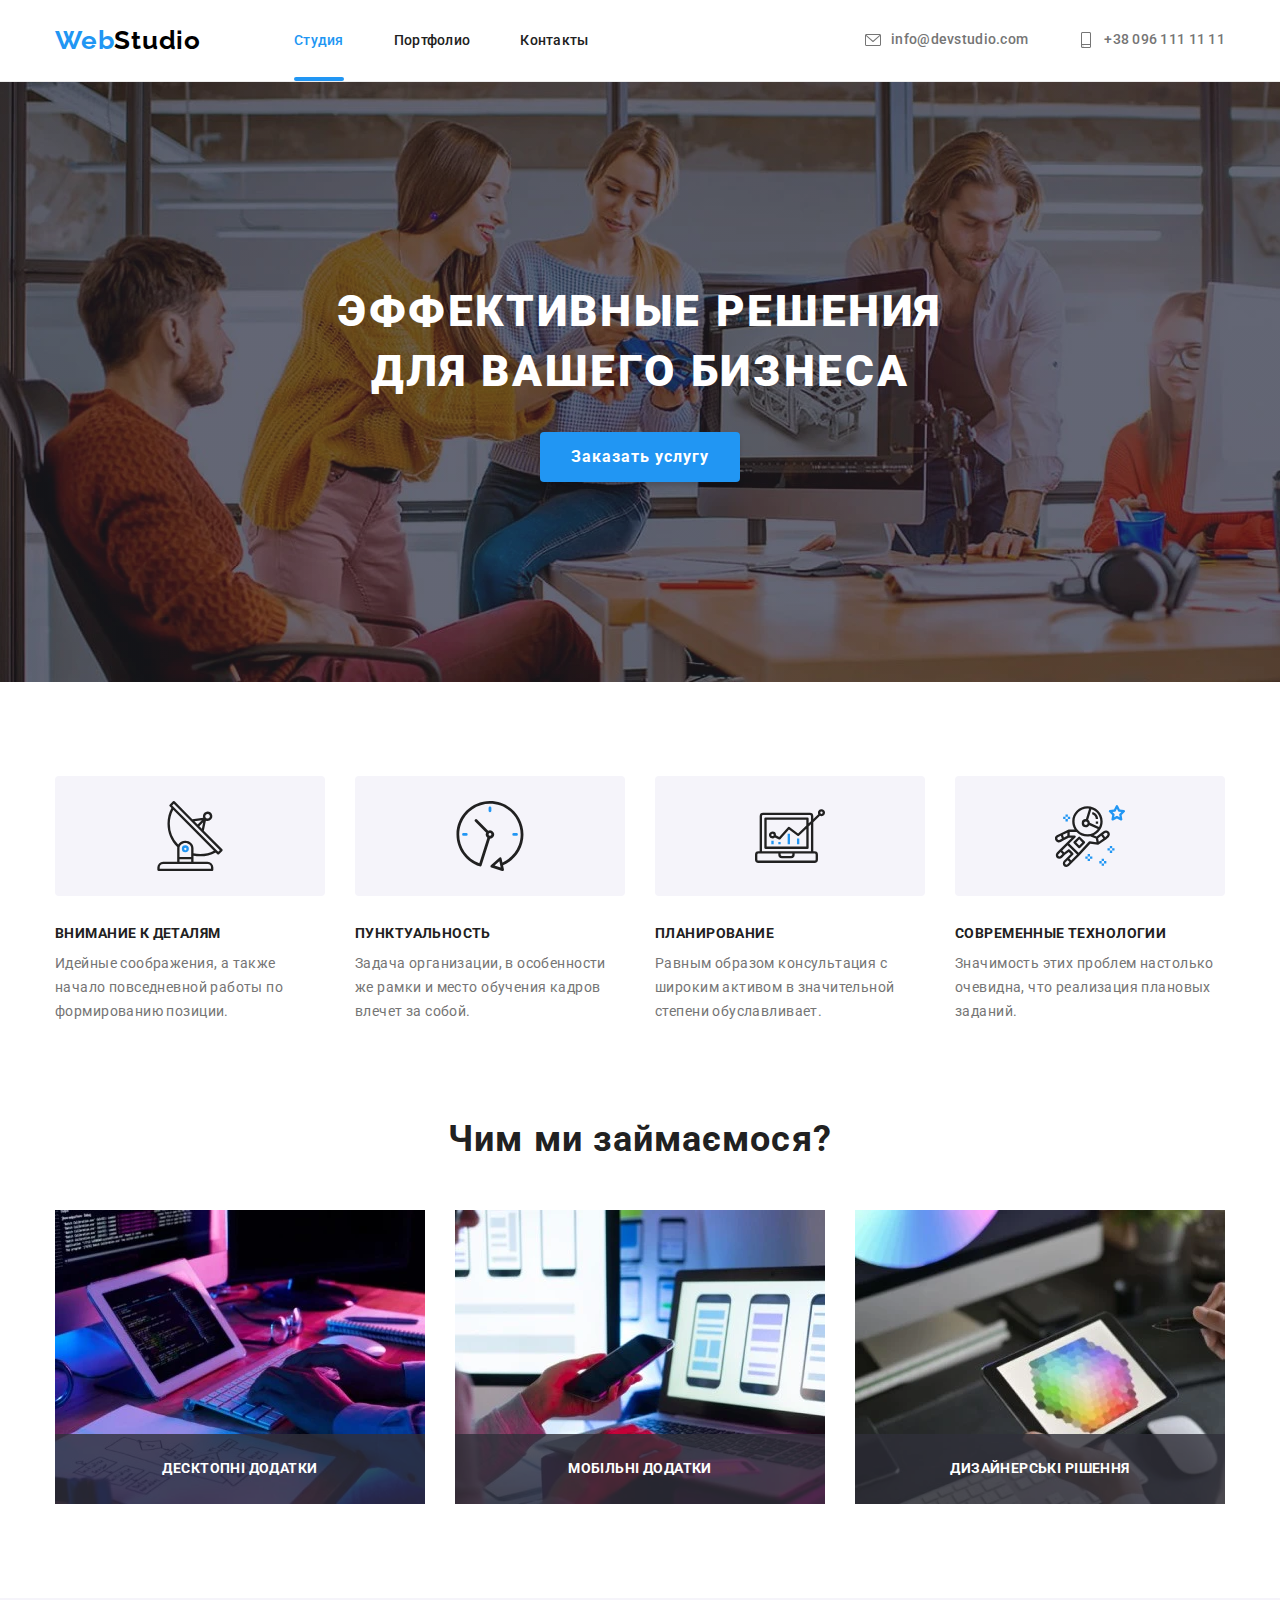
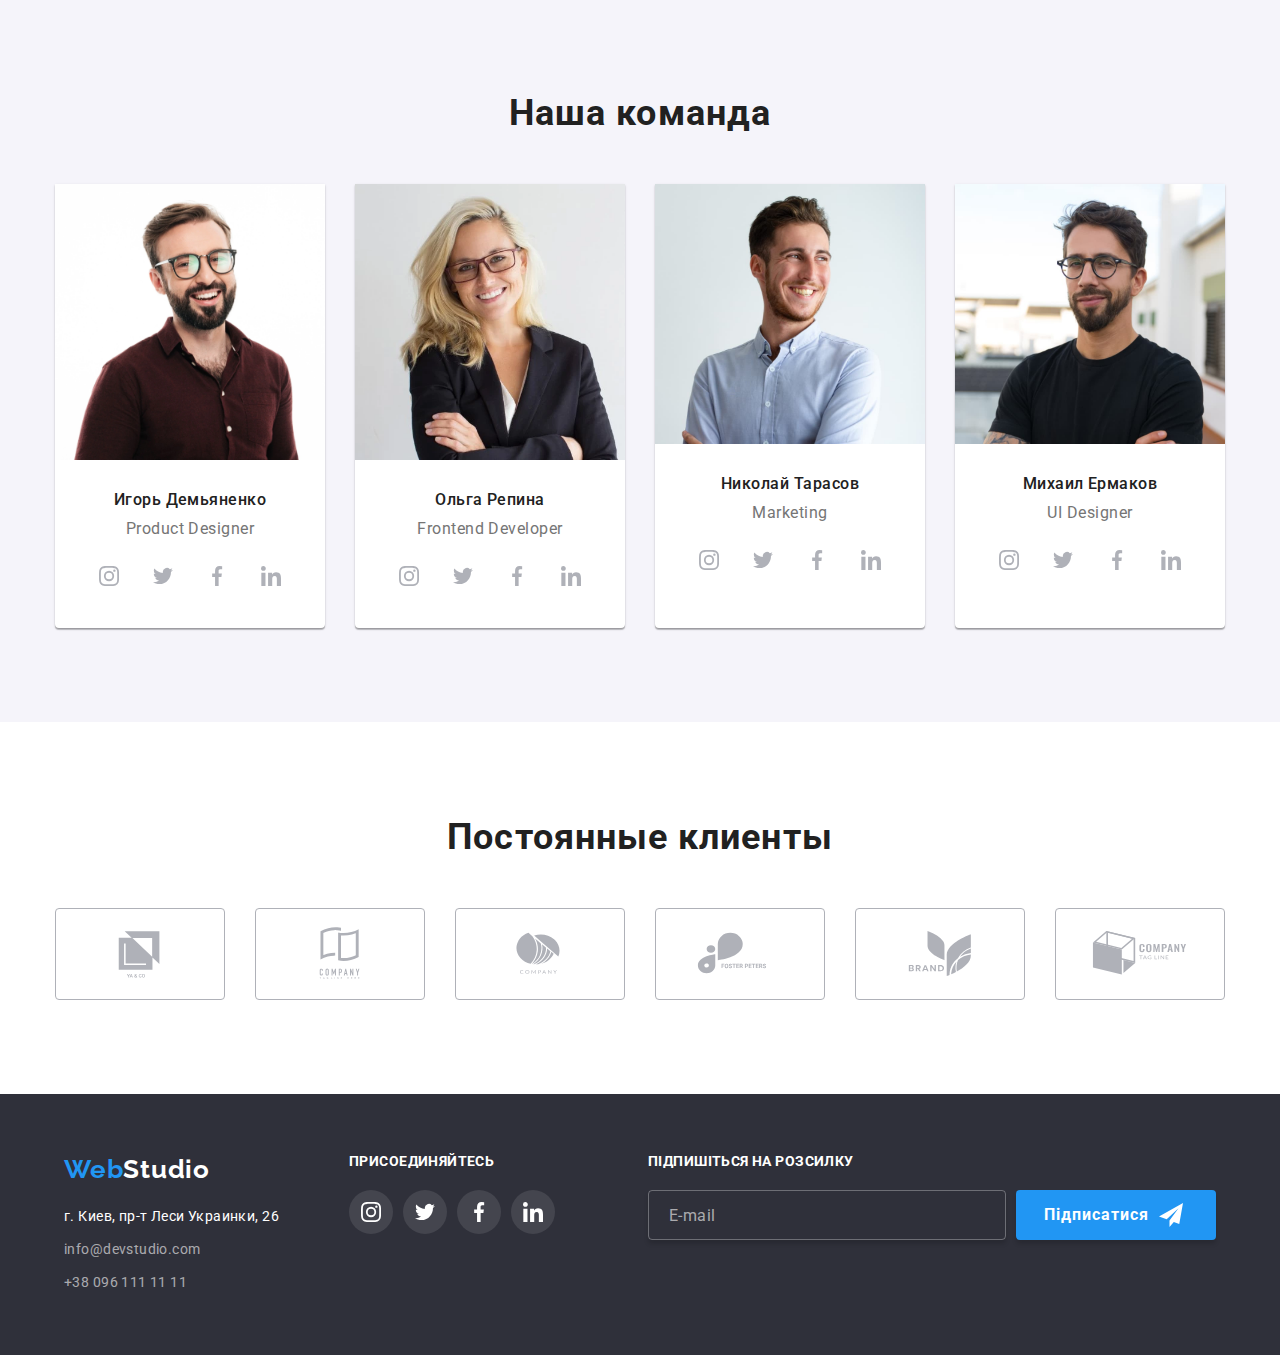
==== commit e51ea185: "to work night" ====
--- a/index.html
+++ b/index.html
@@ -84,16 +84,20 @@
             </ul>
             <ul class="menu-social menu-social__list">
                 <li class="menu-social__item">
-                    <a class="menu-social__link" href="https://Instagram/">Instagram</a>
+                    <a class="menu-social__link" target="_blank" rel="noopener noreferrer"
+                        href="https://Instagram/">Instagram</a>
                 </li>
                 <li class="menu-social__item">
-                    <a class="menu-social__link" href="https://www.twitter.com/">Twitter</a>
+                    <a class="menu-social__link" target="_blank" rel="noopener noreferrer"
+                        href="https://www.twitter.com/">Twitter</a>
                 </li>
                 <li class="menu-social__item">
-                    <a class="menu-social__link" href="https://www.facebook.com/">Facebook</a>
+                    <a class="menu-social__link" target="_blank" rel="noopener noreferrer"
+                        href="https://www.facebook.com/">Facebook</a>
                 </li>
                 <li class="menu-social__item">
-                    <a class="menu-social__link" href="https://www.linkedin.com/">Linkedin</a>
+                    <a class="menu-social__link" target="_blank" rel="noopener noreferrer"
+                        href="https://www.linkedin.com/">Linkedin</a>
                 </li>
             </ul>
         </div>
@@ -221,16 +225,43 @@
             <div class="container">
                 <h2 class="services__title title">Чим ми займаємося?</h2>
                 <ul class="services__list">
-                    <li class="services__item"><img class="service-img" src="./img/програмування.jpg"
-                            alt="Програмування" width="370" height="294">
+                    <li class="services__item">
+                        <picture>
+                            <source media="(min-width: 1200px)"
+                                srcset="../img/services/1-img@1x_lg.webp 1x, ../img/services/1-img@2x_lg.webp 2x"
+                                type="image/webp" />
+                            <source media="(min-width: 1200px)"
+                                srcset="../img/services/1-img@1x_lg.jpeg 1x, ../img/services/1-img@2x_lg.jpeg 2x"
+                                type="image/jpeg" />
+                            <img class="service-img" src="../img/services/програмування.jpg" alt="Програмування"
+                                width="370" height="294">
+                        </picture>
                         <p class="services__subtitle">Десктопні додатки</p>
                     </li>
-                    <li class="services__item"><img class="service-img" src="./img/тестування.jpg" alt="Тестування"
-                            width="370" height="294">
+                    <li class="services__item">
+                        <picture>
+                            <source media="(min-width: 1200px)"
+                                srcset="img/services/2-img@1x_lg.webp 1x, img/services/2-img@2x_lg.webp 2x"
+                                type="image/webp">
+                            <source media="(min-width: 1200px)"
+                                srcset="img/services/2-img@1x_lg.jpg 1x, img/services/2-img@2x_lg.jpg 2x"
+                                type="image/jpeg">
+                            <img class="service-img" src="../img/services/тестування.jpg" alt="Тестування" width="370"
+                                height="294">
+                        </picture>
                         <p class="services__subtitle">Мобільні додатки</p>
                     </li>
-                    <li class="services__item"><img class="service-img" src="./img/дизайн.jpg" alt="Дизайн" width="370"
-                            height="294">
+                    <li class="services__item">
+                        <picture>
+                            <source media="(min-width: 1200px)"
+                                srcset="../img/services/3-img@1x_lg.webp 1x, ../img/services/3-img@2x_lg.webp 2x "
+                                type="image/webp">
+                            <source midia="(min-width: 1200px)"
+                                srcset="../img/services/3-img@1x_lg.jpg 1x, ../img/services/3-img@2x_lg.jpg 2x"
+                                type="image/jpeg">
+                            <img class="service-img" src="../img/services/дизайн.jpg" alt="Дизайн" width="370"
+                                height="294">
+                        </picture>
                         <p class="services__subtitle">Дизайнерські рішення</p>
                     </li>
                 </ul>
@@ -242,8 +273,33 @@
                 <h2 class="team__title title">Наша команда</h2>
                 <ul class="team__list">
                     <li class="team__item">
-                        <img class="team__img" src="./img/игорь-демьяненко.jpg" alt="Игорь Демьяненко" width="270"
-                            height="260">
+                        <div class="team__thumb">
+                            <picture>
+                                <!-- Mobil -->
+                                <source media="(max-width: 767px)"
+                                    srcset="../img/team/1-img@1x_sm.webp 450w, ../img/team/1-img@2x_sm.webp 900w, ../img/team/1-img@3x_sm.webp 1350w"
+                                    type="image/webp" sizes="(max-width: 767px) 450px, 100vw">
+                                <source media="(max-width: 767px)"
+                                    srcset="../img/team/1-img@1x_sm.jpg 450w, ../img/team/1-img@2x_sm.jpg 900w, ../img/team/1-img@3x_sm.jpg 1350w"
+                                    type="image/jpg" sizes="(max-width: 767px) 450px, 100vw">
+                                <!-- Table -->
+                                <source media="(min-width: 768px)"
+                                    srcset="../img/team/1-img@1x_sm.webp 450w, ../img/team/1-img@2x_sm.webp 900w, ../img/team/1-img@3x_sm.webp 1350w"
+                                    type="image/webp" sizes="(max-width: 768px) 50vw, 100vw">
+                                <source media="(max-width: 767px)"
+                                    srcset="../img/team/1-img@1x_sm.jpg 450w, ../img/team/1-img@2x_sm.jpg 900w, ../img/team/1-img@3x_sm.jpg 1350w"
+                                    type="image/jpg" sizes="(max-width: 768px) 50vw, 100vw">
+                                <!-- Laptop -->
+                                <source media="(max-width: 1200px)"
+                                    srcset="../img/team/1-img@1x_sm.webp 450w, ../img/team/1-img@2x_sm.webp 900w, ../img/team/1-img@3x_sm.webp 1350w"
+                                    type="image/webp" sizes="(max-width: 1200px) 25vw, 50vw, 100vw">
+                                <source media="(max-width: 1200px)"
+                                    srcset="../img/team/1-img@1x_sm.jpg 450w, ../img/team/1-img@2x_sm.jpg 900w, ../img/team/1-img@3x_sm.jpg 1350w"
+                                    type="image/jpg" sizes="(max-width: 1200px) 25vw, 50vw, 100vw">
+                                <img class="team__img" src="../img/team/игорь-демьяненко.jpg" alt="Игорь Демьяненко"
+                                    width="270" height="260">
+                            </picture>
+                        </div>
                         <div class="team__contact">
                             <h3 class="team__subtitle team__subtitle--bottom">Игорь Демьяненко</h3>
                             <p lang="en" class="team__text team__text--bottom">Product Designer</p>
@@ -268,7 +324,14 @@
                         </div>
                     </li>
                     <li class="team__item">
-                        <img class="team__img" src="./img/ольга-репина.jpg" alt="Ольга Репина" width="270" height="260">
+                        <picture>
+                            <source srcset="../img/team/2-img@1x_sm.webp 1x, ../img/team/2-img@2x_sm.webp 2x"
+                                type="image/webp">
+                            <source srcset="../img/team/2-img@1x_sm.jpg 1x, ../img/team/2-img@2x_sm.jpg 2x"
+                                type="image/jpg">
+                            <img class="team__img" src="../img/team/ольга-репина.jpg" alt="Ольга Репина" width="270"
+                                height="260">
+                        </picture>
                         <div class="team__contact">
                             <h3 class="team__subtitle team__subtitle--bottom">Ольга Репина</h3>
                             <p lang="en" class="team__text team__text--bottom">Frontend Developer</p>
@@ -293,7 +356,7 @@
                         </div>
                     </li>
                     <li class="team__item">
-                        <img class="team__img" src="./img/николай-тарасов.jpg" alt="Николай Тарасов" width="270"
+                        <img class="team__img" src="../img/team/николай-тарасов.jpg" alt="Николай Тарасов" width="270"
                             height="260">
                         <div class="team__contact">
                             <h3 class="team__subtitle team__subtitle--bottom">Николай Тарасов</h3>
@@ -319,7 +382,7 @@
                         </div>
                     </li>
                     <li class="team__item">
-                        <img class="team__img" src="./img/михаил-ермаков.jpg" alt="Михаил Ермаков" width="270"
+                        <img class="team__img" src="../img/team/михаил-ермаков.jpg" alt="Михаил Ермаков" width="270"
                             height="260">
                         <div class="team__contact">
                             <h3 class="team__subtitle team__subtitle--bottom">Михаил Ермаков</h3>
--- a/css/main.min.css
+++ b/css/main.min.css
@@ -1 +1 @@
-:root{--main-fons: "Roboto", sans-serif;--secondary-fons: "Raleway", sans-serif;--dark-main-txt-cl: #212121;--silver-txt-cl: rgba(255, 255, 255, 0.6);--gray-txt-cl: #757575;--white-txt-cl: #ffffff;--accent-txt-cl: #2196f3;--white-logo-txt-cl: #ffffff;--dark-logo-txt-cl: #000000;--skyblue-logo-txt-cl: #2196f3;--accent-input-cl: #2196f3;--gray-icon-bg-cl: #757575;--silver-icon-bg-cl: #afb1b8;--white-modal-icon-bg-cl: #ffffff;--white-social-bg-cl: #ffffff;--white-team-bg-cl: #ffffff;--white-modal-bg-cl: #ffffff;--backdrop-bg-cl: rgba(0, 0, 0, 0.2);--footer-hero-bg-cl: #2f303a;--team-bg-cl: #f5f4fa;--btn-silver--bg-cl: #f5f4fa;--accent-btn-silver-bg-cl: #2196f3;--btn-blue-bg-cl: #2196f3;--accent-btn-blue-bg-cl: #188ce8;--accent-icon-bg-cl: #2196f3;--hero-lg-bg-cl: rgba(47, 48, 58, 0.4);--box-bg-cl: #f5f4fa;--transition-timing-function: cubic-bezier(0.4, 0, 0.2, 1);--transition-duration: 250ms;--transition-delay: 600ms;--indent: 30px;--items: 2}.visually-hidden{position:absolute;white-space:nowrap;width:1px;height:1px;overflow:hidden;border:0;padding:0;clip:rect(0 0 0 0);-webkit-clip-path:inset(50%);clip-path:inset(50%);margin:-1px}body{font-family:var(--main-fons);color:var(--dark-main-txt-cl, #212121)}.no-scroll{overflow:hidden}h1,h2,h3,h4,h5,h6,p,ul,ol{margin:0;padding:0}a{text-decoration:none}ul,ol{list-style:none}img{display:block;max-width:100%;height:auto}.container{padding:0 15px;margin:0 auto}@media screen and (min-width: 480px){.container{width:480px}}@media screen and (min-width: 768px){.container{width:768px}}@media screen and (min-width: 1200px){.container{width:1200px}}.logo{-webkit-box-align:center;-ms-flex-align:center;align-items:center;font-family:var(--secondary-fons);font-size:26px;font-weight:700;line-height:1.19;letter-spacing:.03em;text-decoration:none;color:var(--dark-logo-txt-cl, #000000);-webkit-transition:color var(--transition-duration) var(--transition-timing-function);transition:color var(--transition-duration) var(--transition-timing-function)}.logo__label{color:var(--skyblue-logo-txt-cl, #2196f3)}.logo:hover,.logo:focus{color:var(--accent-txt-cl, #2196f3);fill:var(--accent-icon-bg-cl, #2196f3)}.nav{display:-webkit-box;display:-ms-flexbox;display:flex;-webkit-box-align:center;-ms-flex-align:center;align-items:center;-webkit-box-pack:justify;-ms-flex-pack:justify;justify-content:space-between}.nav__logo{padding-top:16px;padding-bottom:16px}@media screen and (max-width: 767px){.nav__list{display:none}}@media screen and (min-width: 768px){.nav{display:-webkit-box;display:-ms-flexbox;display:flex;-webkit-box-align:center;-ms-flex-align:center;align-items:center}.nav__list{display:-webkit-box;display:-ms-flexbox;display:flex}.nav__logo{padding-top:25px;padding-bottom:25px;margin-right:87px}}@media screen and (min-width: 1200px){.nav__logo{margin-right:93px}}@media screen and (min-width: 768px){.nav__item{margin-right:50px}.nav__item:last-child{margin-left:0}}@media screen and (min-width: 768px){.nav__link{position:relative;padding-top:32px;padding-bottom:32px;font-size:14px;font-weight:500;line-height:1.14;letter-spacing:.02em;color:inherit;-webkit-transition:color var(--transition-duration) var(--transition-timing-function);transition:color var(--transition-duration) var(--transition-timing-function)}.nav__link--current{color:var(--accent-txt-cl, #2196f3)}.nav__link--current::after{content:"";position:absolute;left:0;bottom:-1px;min-width:100%;min-height:4px;border-radius:2px;background-color:var(--accent-txt-cl, #2196f3)}.nav__link:hover,.nav__link:focus{color:var(--accent-txt-cl, #2196f3);fill:var(--accent-icon-bg-cl, #2196f3)}}.btn{border-radius:4px;border:rgba(0,0,0,0);cursor:pointer}.btn-blue{padding:10px 28px;min-width:200px;font-size:16px;font-weight:700;line-height:1.88;letter-spacing:.06em;color:var(--white-txt-cl, #ffffff);background-color:var(--btn-blue-bg-cl, #2196f3);-webkit-box-shadow:0px 4px 4px rgba(0,0,0,.15);box-shadow:0px 4px 4px rgba(0,0,0,.15);-webkit-transition:background-color var(--transition-duration) var(--transition-timing-function);transition:background-color var(--transition-duration) var(--transition-timing-function)}.btn-blue:hover,.btn-blue:focus{color:var(--white-txt-cl, #ffffff);background-color:var(--accent-btn-blue-bg-cl, #188ce8)}.btn-silver{padding:6px 22px;min-width:73px;font-size:16px;font-weight:500;line-height:1.63;letter-spacing:.03em;color:var(--white-txt-cl, #ffffff);text-align:center;color:inherit;background-color:var(--btn-silver-bg-cl, #f5f4fa);-webkit-transition:color var(--transition-duration) var(--transition-timing-function),background-color var(--transition-duration) var(--transition-timing-function),-webkit-box-shadow var(--transition-duration) var(--transition-timing-function);transition:color var(--transition-duration) var(--transition-timing-function),background-color var(--transition-duration) var(--transition-timing-function),-webkit-box-shadow var(--transition-duration) var(--transition-timing-function);transition:color var(--transition-duration) var(--transition-timing-function),background-color var(--transition-duration) var(--transition-timing-function),box-shadow var(--transition-duration) var(--transition-timing-function);transition:color var(--transition-duration) var(--transition-timing-function),background-color var(--transition-duration) var(--transition-timing-function),box-shadow var(--transition-duration) var(--transition-timing-function),-webkit-box-shadow var(--transition-duration) var(--transition-timing-function)}.btn-silver:hover,.btn-silver:focus{color:var(--white-txt-cl, #ffffff);background-color:var(--accent-btn-silver-bg-cl, #2196f3);-webkit-box-shadow:0px 3px 1px rgba(0,0,0,.1),0px 1px 2px rgba(0,0,0,.08),0px 2px 2px rgba(0,0,0,.12);box-shadow:0px 3px 1px rgba(0,0,0,.1),0px 1px 2px rgba(0,0,0,.08),0px 2px 2px rgba(0,0,0,.12)}.backdrop.is-hidden{pointer-events:none;visibility:hidden;opacity:0}.backdrop{position:fixed;visibility:visible;top:0;left:0;width:100vw;height:100vh;opacity:1;background-color:var(--backdrop-bg-cl, rgba(0, 0, 0, 0.2));-webkit-transition:opacity var(--transition-duration) var(--transition-timing-function),visibility var(--transition-duration) var(--transition-timing-function);transition:opacity var(--transition-duration) var(--transition-timing-function),visibility var(--transition-duration) var(--transition-timing-function)}.modal{padding:40px;position:absolute;z-index:10;top:50%;left:50%;-webkit-transform:translate(-50%, -50%);transform:translate(-50%, -50%);min-width:528px;min-height:581px;background-color:var(--white-modal-bg-cl, #ffffff);-webkit-box-shadow:0px 1px 3px rgba(0,0,0,.12),0px 1px 1px rgba(0,0,0,.14),0px 2px 1px rgba(0,0,0,.2);box-shadow:0px 1px 3px rgba(0,0,0,.12),0px 1px 1px rgba(0,0,0,.14),0px 2px 1px rgba(0,0,0,.2);border-radius:4px;-webkit-transition:opacity var(--transition-duration) var(--transition-timing-function),visibility var(--transition-duration) var(--transition-timing-function),-webkit-transform var(--transition-duration) var(--transition-timing-function);transition:opacity var(--transition-duration) var(--transition-timing-function),visibility var(--transition-duration) var(--transition-timing-function),-webkit-transform var(--transition-duration) var(--transition-timing-function);transition:transform var(--transition-duration) var(--transition-timing-function),opacity var(--transition-duration) var(--transition-timing-function),visibility var(--transition-duration) var(--transition-timing-function);transition:transform var(--transition-duration) var(--transition-timing-function),opacity var(--transition-duration) var(--transition-timing-function),visibility var(--transition-duration) var(--transition-timing-function),-webkit-transform var(--transition-duration) var(--transition-timing-function)}.modal__btn-close{display:-webkit-box;display:-ms-flexbox;display:flex;-webkit-box-align:center;-ms-flex-align:center;align-items:center;-webkit-box-pack:center;-ms-flex-pack:center;justify-content:center;position:absolute;top:8px;right:8px;min-height:30px;min-width:30px;background-color:var(--white-modal-icon-bg-cl, #ffffff);border-radius:50%;border:1px solid rgba(0,0,0,.1);-webkit-transition:opacity var(--transition-duration) var(--transition-timing-function),-webkit-transform var(--transition-duration) var(--transition-timing-function);transition:opacity var(--transition-duration) var(--transition-timing-function),-webkit-transform var(--transition-duration) var(--transition-timing-function);transition:transform var(--transition-duration) var(--transition-timing-function),opacity var(--transition-duration) var(--transition-timing-function);transition:transform var(--transition-duration) var(--transition-timing-function),opacity var(--transition-duration) var(--transition-timing-function),-webkit-transform var(--transition-duration) var(--transition-timing-function)}.modal__btn-close:focus,.modal__btn-close:hover{fill:#2196f3}.modal__text{display:block;text-align:center;font-size:20px;font-weight:700;line-height:1.15;letter-spacing:.03em;color:var(--dark-main-txt-cl, #212121)}.modal__text--bottom{margin-bottom:12px}.modal__form{display:-webkit-box;display:-ms-flexbox;display:flex;-webkit-box-align:center;-ms-flex-align:center;align-items:center;-webkit-box-orient:vertical;-webkit-box-direction:normal;-ms-flex-direction:column;flex-direction:column;padding:40px}.form-modal{display:-webkit-box;display:-ms-flexbox;display:flex;-webkit-box-align:center;-ms-flex-align:center;align-items:center;-webkit-box-orient:vertical;-webkit-box-direction:normal;-ms-flex-direction:column;flex-direction:column}.form-modal__user-name,.form-modal__user-phone,.form-modal__user-email,.form-modal__user-comment{display:inline-block;position:relative;width:448px;cursor:pointer}.form-modal__user-name--bottom,.form-modal__user-phone--bottom,.form-modal__user-email--bottom{margin-bottom:10px}.form-modal__user-comment{margin-bottom:20px}.form-modal__user-label{display:block;font-size:12px;font-weight:400;line-height:1.17;letter-spacing:.01em;color:var(--gray-txt-cl),#757575;cursor:pointer}.form-modal__user-label--bottom{margin-bottom:4px}.form-modal__user-input{padding:12px 16px 12px 42px;height:40px;width:448px;border:1px solid rgba(33,33,33,.2);border-radius:4px;-webkit-transition:border var(--transition-duration) var(--transition-timing-function);transition:border var(--transition-duration) var(--transition-timing-function);cursor:pointer}.form-modal__user-icon{display:block;position:absolute;top:29px;left:21px;width:18px;height:18px;-webkit-transform:translate(-50%);transform:translate(-50%);cursor:pointer}.form-modal__user-input:focus+.form-modal__user-icon{fill:#2196f3}.form-modal__user-input:focus,.form-modal__user-textarea:focus{border:1px solid #2196f3;outline:rgba(0,0,0,0)}.form-modal__user-textarea{resize:none;height:120px;padding:10px 16px;width:448px;border:1px solid rgba(33,33,33,.2);border-radius:4px;-webkit-transition:border var(--transition-duration) var(--transition-timing-function);transition:border var(--transition-duration) var(--transition-timing-function)}.form-modal__user-textarea::-webkit-input-placeholder{font-size:12px;font-weight:400;line-height:1.17;letter-spacing:.01em;color:rgba(117,117,117,.5)}.form-modal__user-textarea::-moz-placeholder{font-size:12px;font-weight:400;line-height:1.17;letter-spacing:.01em;color:rgba(117,117,117,.5)}.form-modal__user-textarea:-ms-input-placeholder{font-size:12px;font-weight:400;line-height:1.17;letter-spacing:.01em;color:rgba(117,117,117,.5)}.form-modal__user-textarea::-ms-input-placeholder{font-size:12px;font-weight:400;line-height:1.17;letter-spacing:.01em;color:rgba(117,117,117,.5)}.form-modal__user-textarea::placeholder{font-size:12px;font-weight:400;line-height:1.17;letter-spacing:.01em;color:rgba(117,117,117,.5)}.form-modal__user-adreement{display:inline-block;position:relative;padding-left:40px}.form-modal__user-adreement--bottom{margin-bottom:30px}.form-modal__label-adreement{display:inline-block;font-size:14px;font-weight:400;line-height:1.71;letter-spacing:.03em;color:var(--gray-txt-cl, #757575)}.form-modal__agreement-link{color:var(--accent-txt-cl, #2196f3);text-decoration:underline}.form-modal__agreement-link:focus,.form-modal__agreement-link:hover{color:var(--accent-btn-blue-bg-cl, #188ce8);-webkit-transition:color var(--transition-duration) var(--transition-timing-function);transition:color var(--transition-duration) var(--transition-timing-function)}.form-modal__label-adreement::before{content:"";position:absolute;left:15px;bottom:17%;-webkit-transform:translatey(-10%);transform:translatey(-10%);display:inline-block;width:16px;height:15px;border:2px solid;border-color:var(--dark-main-txt-cl, #212121);border-radius:2px;-webkit-transition:border-color var(--transition-duration) var(--transition-timing-function),background-color var(--transition-duration) var(--transition-timing-function);transition:border-color var(--transition-duration) var(--transition-timing-function),background-color var(--transition-duration) var(--transition-timing-function);cursor:pointer}.form-modal__checkbox-agreement:focus+.form-modal__label-adreement::before{border-color:var(--accent-icon-bg-cl, #2196f3)}.form-modal__checkbox-agreement:checked+.form-modal__label-adreement::before{background-image:url(../img/icon\ check.svg);background-origin:border-box;background-size:contain;border-color:var(--accent-icon-bg-cl, #2196f3);background-color:var(--accent-icon-bg-cl, #2196f3)}.form-modal__checkbox-agreement{position:absolute;width:1px;height:1px;margin:-1px;border:0;padding:0;clip:rect(0 0 0 0);overflow:hidden}.form-modal__btn{display:block;margin:0 auto;padding:10px 52px}.title{font-size:28px;font-weight:700;line-height:1.18;letter-spacing:.03em;text-align:center}@media screen and (min-width: 1200px){.title{font-size:36px;line-height:1.17}}.icon-list{display:-webkit-box;display:-ms-flexbox;display:flex;-webkit-box-pack:center;-ms-flex-pack:center;justify-content:center;gap:10px}.icon-link{display:-webkit-box;display:-ms-flexbox;display:flex;-webkit-box-align:center;-ms-flex-align:center;align-items:center;-webkit-box-pack:center;-ms-flex-pack:center;justify-content:center;fill:var(--silver-icon-bg-cl, #afb1b8);width:44px;height:44px;border-radius:50%;-webkit-transition:fill var(--transition-duration) var(--transition-timing-function),background-color var(--transition-duration) var(--transition-timing-function);transition:fill var(--transition-duration) var(--transition-timing-function),background-color var(--transition-duration) var(--transition-timing-function)}.icon-link:hover,.icon-link:focus{fill:var(--white-social-bg-cl, #ffffff);background-color:var(--accent-icon-bg-clicon-bg-cl, #2196f3)}.menu-btn{display:-webkit-box;display:-ms-flexbox;display:flex;-webkit-box-align:center;-ms-flex-align:center;align-items:center;-webkit-box-pack:center;-ms-flex-pack:center;justify-content:center;margin-left:auto;margin:0;padding:0;width:40px;height:40px;border:none;background-color:rgba(0,0,0,0);cursor:pointer}.menu-btn:focus,.menu-btn:hover{fill:#2196f3}@media screen and (min-width: 768px){.menu-btn{display:none}}.menu-overlay .menu-btn{position:absolute;top:10px;right:16px;-webkit-transform:translate(-50% -50%);transform:translate(-50% -50%)}.menu-overlay{position:fixed;left:0;top:0;width:100%;height:100%;background-color:#fff;z-index:999;-webkit-transform:translateX(-100%);transform:translateX(-100%);opacity:0;visibility:hidden;pointer-events:none;-webkit-transition:opacity var(--transition-duration) var(--transition-timing-function),visibility var(--transition-duration) var(--transition-timing-function);transition:opacity var(--transition-duration) var(--transition-timing-function),visibility var(--transition-duration) var(--transition-timing-function)}.menu-overlay.is-open{-webkit-transform:translateX(0);transform:translateX(0);opacity:1;pointer-events:visible;visibility:initial}@media screen and (min-width: 768px){.menu-overlay.is-open{display:none}}.menu-container{display:-webkit-box;display:-ms-flexbox;display:flex;-webkit-box-orient:vertical;-webkit-box-direction:normal;-ms-flex-direction:column;flex-direction:column;height:100%;padding:48px 40px}.menu-nav{display:-webkit-box;display:-ms-flexbox;display:flex;-webkit-box-orient:vertical;-webkit-box-direction:normal;-ms-flex-direction:column;flex-direction:column;-ms-flex-wrap:wrap;flex-wrap:wrap}.menu-nav__list{display:-webkit-box;display:-ms-flexbox;display:flex;margin-bottom:auto}.menu-nav__item{margin-bottom:36px}.menu-nav__item:last-child{margin-bottom:0}.menu-nav__link{font-size:40px;font-weight:500;line-height:1.18;letter-spacing:.02em;color:inherit;-webkit-transition:color var(--transition-duration) var(--transition-timing-function);transition:color var(--transition-duration) var(--transition-timing-function)}.menu-nav__link--current{color:var(--accent-txt-cl, #2196f3)}.menu-nav__link:hover,.menu-nav__link:focus{color:var(--accent-txt-cl, #2196f3);fill:var(--accent-icon-bg-cl, #2196f3)}.menu-contact{display:-webkit-box;display:-ms-flexbox;display:flex;-webkit-box-orient:vertical;-webkit-box-direction:normal;-ms-flex-direction:column;flex-direction:column;-ms-flex-wrap:wrap;flex-wrap:wrap}.menu-contact__item{margin-bottom:32px}.menu-contact__item:last-child{margin-bottom:64px}.menu-contact__link{font-size:24px;font-weight:500;line-height:1.17;letter-spacing:.02em;color:var(--gray-txt-cl, #757575);-webkit-transition:color var(--transition-duration) var(--transition-timing-function),fill var(--transition-duration) var(--transition-timing-function);transition:color var(--transition-duration) var(--transition-timing-function),fill var(--transition-duration) var(--transition-timing-function)}.menu-contact__link--blue{font-size:34px;line-height:1.18;color:var(--accent-txt-cl, #2196f3)}.menu-contact__link:hover,.menu-contact__link:focus{color:var(--accent-txt-cl, #2196f3);fill:var(--accent-icon-bg-cl, #2196f3)}.menu-social{display:-webkit-box;display:-ms-flexbox;display:flex}.menu-social__item{padding:0 10px;border-right:1px solid rgba(33,33,33,.2)}.menu-social__item:first-child{padding-left:0}.menu-social__item:last-child{padding-right:0;border-right:0}.menu-social__link{font-size:18px;font-weight:500;line-height:1.22;letter-spacing:.02em;color:var(--accent-txt-cl, #2196f3);fill:var(--gray-icon-bg-cl, #757575);-webkit-transition:color var(--transition-duration) var(--transition-timing-function),fill var(--transition-duration) var(--transition-timing-function);transition:color var(--transition-duration) var(--transition-timing-function),fill var(--transition-duration) var(--transition-timing-function)}.menu-social__link--blue{font-size:34px;line-height:1.18;color:var(--accent-txt-cl, #2196f3)}.menu-social__link:hover,.menu-social__link:focus{color:var(--accent-txt-cl, #2196f3);fill:var(--accent-icon-bg-cl, #2196f3)}.header{position:relative;border-bottom:1px solid #ececec}@media screen and (max-width: 768px){.header__contact-list{display:none}}@media screen and (min-width: 768px)and (max-width: 1200px){.header__contact-list{-ms-flex-wrap:wrap;flex-wrap:wrap;margin-left:auto;padding-top:21px;padding-bottom:21px}.header__contact-item{margin-bottom:10px}.header__contact-item:last-child{margin-bottom:0}}@media screen and (min-width: 768px){.header__container{display:-webkit-box;display:-ms-flexbox;display:flex}.header__contact-list{display:-webkit-box;display:-ms-flexbox;display:flex;-webkit-box-align:center;-ms-flex-align:center;align-items:center;margin-left:auto;-webkit-box-pack:left;-ms-flex-pack:left;justify-content:left}.header__contact-link{display:-webkit-box;display:-ms-flexbox;display:flex;-webkit-box-align:center;-ms-flex-align:center;align-items:center;font-size:14px;font-weight:500;line-height:1.14;letter-spacing:.02em;color:var(--gray-txt-cl, #757575);fill:var(--gray-icon-bg-cl, #757575);-webkit-transition:color var(--transition-duration) var(--transition-timing-function),fill var(--transition-duration) var(--transition-timing-function);transition:color var(--transition-duration) var(--transition-timing-function),fill var(--transition-duration) var(--transition-timing-function)}.header__contact-icon{width:16px;height:16px}.header__contact-icon--right{margin-right:10px}.header__contact-link:hover,.header__contact-link:focus{color:var(--accent-txt-cl, #2196f3);fill:var(--accent-icon-bg-cl, #2196f3)}}@media screen and (min-width: 1200px){.header__contact-item{margin-right:50px}.header__contact-item:last-child{margin-right:0}.header__contact-link{padding-top:32px;padding-bottom:32px}}.hero{margin:0 auto;padding:118px 0;max-width:480px;height:400px;text-align:center;background:-webkit-gradient(linear, left top, left bottom, from(var(--hero-lg-bg-cl, rgba(47, 48, 58, 0.4))), to(var(--hero-lg-bg-cl, rgba(47, 48, 58, 0.4)))),url(../img/img-banner.jpg);background:linear-gradient(var(--hero-lg-bg-cl, rgba(47, 48, 58, 0.4)), var(--hero-lg-bg-cl, rgba(47, 48, 58, 0.4))),url(../img/img-banner.jpg);background-color:var(--footer-hero-bg-cl, #2f303a)}@media screen and (min-width: 768px){.hero{max-width:768px}}@media screen and (min-width: 1200px){.hero{padding:200px 0;max-width:1600px;height:600px}}.hero__title{margin:0 auto 0;max-width:360px;font-size:26px;font-weight:900;line-height:1.62;letter-spacing:.06em;text-transform:uppercase;color:var(--white-txt-cl, #ffffff)}@media screen and (min-width: 1200px){.hero__title{font-size:44px;line-height:1.36;max-width:696px}}.hero__title--bottom{margin-bottom:30px}.hero__btn-blue{display:inline-block}.preferences{padding:60px 0}@media screen and (min-width: 1200px){.preferences{padding:94px 0}}.preferences__list{display:-webkit-box;display:-ms-flexbox;display:flex;-ms-flex-wrap:wrap;flex-wrap:wrap;gap:var(--indent)}.preferences__item{-ms-flex-preferred-size:calc((100% - var(--indent)*(var(--items) - 1))/var(--items));flex-basis:calc((100% - var(--indent)*(var(--items) - 1))/var(--items))}@media screen and (max-width: 767px){.preferences__item{--items: 1}}@media screen and (min-width: 768px){.preferences__item{--items: 2}}@media screen and (min-width: 1200px){.preferences__item{--items: 4}}.preferences__box{display:-webkit-box;display:-ms-flexbox;display:flex;-webkit-box-align:center;-ms-flex-align:center;align-items:center;-webkit-box-pack:center;-ms-flex-pack:center;justify-content:center;height:120px;border-radius:4px;background-color:var(--box-bg-cl, #f5f4fa)}.preferences__box--bottom{margin-bottom:30px}.preferences__title{text-align:center;font-size:14px;font-weight:700;line-height:1.14;letter-spacing:.03em;text-transform:uppercase}@media screen and (min-width: 768px){.preferences__title{text-align:left}}.preferences__title--bottom{margin-bottom:10px}.preferences__text{font-size:14px;font-weight:400;line-height:1.71;letter-spacing:.03em;color:var(--gray-txt-cl, #757575)}@media screen and (min-width: 1200px){.preferences__text{max-width:270px}}.services{padding:94px 0}@media screen and (max-width: 1199px){.services{position:absolute;white-space:nowrap;width:1px;height:1px;overflow:hidden;border:0;padding:0;clip:rect(0 0 0 0);-webkit-clip-path:inset(50%);clip-path:inset(50%);margin:-1px}}.services__title{margin-bottom:50px}.services__list{display:-webkit-box;display:-ms-flexbox;display:flex;-ms-flex-wrap:wrap;flex-wrap:wrap;gap:var(--indent)}.services__item{position:relative;-webkit-box-pack:center;-ms-flex-pack:center;justify-content:center;-ms-flex-preferred-size:calc((100% - var(--indent)*(var(--items) - 1))/var(--items));flex-basis:calc((100% - var(--indent)*(var(--items) - 1))/var(--items))}@media screen and (min-width: 1200px){.services__item{--items: 3}}.services__subtitle{display:-webkit-box;display:-ms-flexbox;display:flex;-webkit-box-align:center;-ms-flex-align:center;align-items:center;-webkit-box-pack:center;-ms-flex-pack:center;justify-content:center;position:absolute;bottom:0;width:100%;height:70px;font-size:14px;font-weight:700;line-height:1.14;letter-spacing:.03em;text-transform:uppercase;background-color:rgba(47,48,58,.8);color:var(--white-txt-cl, #ffffff)}.team{padding:60px 0;background-color:var(--team-bg-cl, #f5f4fa)}@media screen and (min-width: 768px){.team{padding:94px 0}}.team__title{margin-bottom:50px}.team__list{display:-webkit-box;display:-ms-flexbox;display:flex;-ms-flex-wrap:wrap;flex-wrap:wrap;gap:var(--indent)}.team__item{-ms-flex-preferred-size:calc((100% - var(--indent)*(var(--items) - 1))/var(--items));flex-basis:calc((100% - var(--indent)*(var(--items) - 1))/var(--items));border-radius:0px 0px 4px 4px;-webkit-box-shadow:0px 1px 3px rgba(0,0,0,.12),0px 1px 1px rgba(0,0,0,.14),0px 2px 1px rgba(0,0,0,.2);box-shadow:0px 1px 3px rgba(0,0,0,.12),0px 1px 1px rgba(0,0,0,.14),0px 2px 1px rgba(0,0,0,.2);background-color:var(--white-team-bg-cl, #ffffff)}@media screen and (max-width: 767px){.team__item{--items: 1}}@media screen and (min-width: 768px){.team__item{--items: 2}}@media screen and (min-width: 1200px){.team__item{--items: 4}}.team__text{font-size:16px;font-weight:400;line-height:1.19;letter-spacing:.03em;text-align:center;color:var(--gray-txt-cl, #757575)}.team__text--bottom{margin-bottom:16px}.team__contact{padding:30px 20px}.team .team__subtitle{font-size:16px;font-weight:500;line-height:1.19;letter-spacing:.03em;text-align:center}.team__subtitle--bottom{margin-bottom:10px}.customer{padding:60px 0}@media screen and (min-width: 1200px){.customer{padding:94px 0}}.customer__list{display:-webkit-box;display:-ms-flexbox;display:flex;-webkit-box-pack:center;-ms-flex-pack:center;justify-content:center;-ms-flex-wrap:wrap;flex-wrap:wrap;gap:var(--indent)}.customer__item{-ms-flex-preferred-size:calc((100% - var(--indent)*(var(--items) - 1))/var(--items));flex-basis:calc((100% - var(--indent)*(var(--items) - 1))/var(--items))}@media screen and (min-width: 768px){.customer__item{--items: 3}}@media screen and (min-width: 768px){.customer__item{--items: 6}}.customer__title{margin-bottom:50px}.customer__link{display:-webkit-box;display:-ms-flexbox;display:flex;-webkit-box-align:center;-ms-flex-align:center;align-items:center;-webkit-box-pack:center;-ms-flex-pack:center;justify-content:center;width:170px;height:92px;fill:var(--silver-icon-bg-cl, #afb1b8);border:1px solid #afb1b8;border-radius:4px;-webkit-transition:border var(--transition-duration) var(--transition-timing-function),fill var(--transition-duration) var(--transition-timing-function);transition:border var(--transition-duration) var(--transition-timing-function),fill var(--transition-duration) var(--transition-timing-function)}.customer__link:hover,.customer__link:focus{border:1px solid #2196f3;fill:var(--accent-icon-bg-clicon-bg-cl, #2196f3)}.filters{display:-webkit-box;display:-ms-flexbox;display:flex;-webkit-box-align:center;-ms-flex-align:center;align-items:center;gap:8px;-ms-flex-wrap:wrap;flex-wrap:wrap}@media screen and (min-width: 768px){.filters{-webkit-box-pack:center;-ms-flex-pack:center;justify-content:center}}.filters__list{margin-bottom:40px}@media screen and (min-width: 768px){.filters__list{margin-bottom:30px}}@media screen and (min-width: 1200px){.filters__list{margin-bottom:50px}}.overlay{position:absolute;opacity:0;-webkit-transform:translatey(100%);transform:translatey(100%);top:0;left:0;width:100%;height:100%;background-color:rgba(33,150,243,.9);-webkit-transition:opacity var(--transition-duration) var(--transition-timing-function),background-color var(--transition-duration) var(--transition-timing-function),-webkit-transform var(--transition-duration) var(--transition-timing-function);transition:opacity var(--transition-duration) var(--transition-timing-function),background-color var(--transition-duration) var(--transition-timing-function),-webkit-transform var(--transition-duration) var(--transition-timing-function);transition:transform var(--transition-duration) var(--transition-timing-function),opacity var(--transition-duration) var(--transition-timing-function),background-color var(--transition-duration) var(--transition-timing-function);transition:transform var(--transition-duration) var(--transition-timing-function),opacity var(--transition-duration) var(--transition-timing-function),background-color var(--transition-duration) var(--transition-timing-function),-webkit-transform var(--transition-duration) var(--transition-timing-function)}.overlay__text{padding:63px 24px;font-size:18px;font-weight:400;line-height:1.56;letter-spacing:.03em;color:var(--white-txt-cl, #ffffff)}.portfolio{padding:60px 0}@media screen and (min-width: 1200px){.portfolio{padding:94px 0}}.portfolio__list{display:-webkit-box;display:-ms-flexbox;display:flex;-ms-flex-wrap:wrap;flex-wrap:wrap;gap:var(--indent)}.portfolio__item{-ms-flex-preferred-size:calc((100% - var(--indent)*(var(--items) - 1))/var(--items));flex-basis:calc((100% - var(--indent)*(var(--items) - 1))/var(--items))}@media screen and (min-width: 767px)and (max-width: 1199px){.portfolio__item:first-child .portfolio__project{height:147px}}@media screen and (max-width: 767px){.portfolio__item{--items: 1}}@media screen and (min-width: 768px){.portfolio__item{--items: 2}}@media screen and (min-width: 1200px){.portfolio__item{--items: 3}}.portfolio__thumb{position:relative;height:294px;overflow:hidden}.portfolio__link:hover .overlay{-webkit-transform:translatey(0);transform:translatey(0);opacity:1}.portfolio__link:hover,.portfolio__link:focus{cursor:pointer;-webkit-box-shadow:0px 1px 1px rgba(0,0,0,.12),0px 4px 4px rgba(0,0,0,.06),1px 4px 6px rgba(0,0,0,.16);box-shadow:0px 1px 1px rgba(0,0,0,.12),0px 4px 4px rgba(0,0,0,.06),1px 4px 6px rgba(0,0,0,.16);-webkit-transition:-webkit-box-shadow var(--transition-duration) var(--transition-timing-function);transition:-webkit-box-shadow var(--transition-duration) var(--transition-timing-function);transition:box-shadow var(--transition-duration) var(--transition-timing-function);transition:box-shadow var(--transition-duration) var(--transition-timing-function), -webkit-box-shadow var(--transition-duration) var(--transition-timing-function)}.portfolio__project{border-left:1px solid #eee;border-right:1px solid #eee;border-bottom:1px solid #eee;padding:20px 24px}.portfolio__text{font-size:16px;font-weight:400;line-height:1.88;letter-spacing:.03em;color:var(--gray-txt-cl, #757575)}.portfolio__title{margin-bottom:4px;font-size:18px;font-weight:700;line-height:2;letter-spacing:.06em;color:var(--dark-main-txt-cl, #212121)}.portfolio__link{display:block;text-decoration:none;-webkit-transition:-webkit-box-shadow var(--transition-duration) var(--transition-timing-function);transition:-webkit-box-shadow var(--transition-duration) var(--transition-timing-function);transition:box-shadow var(--transition-duration) var(--transition-timing-function);transition:box-shadow var(--transition-duration) var(--transition-timing-function), -webkit-box-shadow var(--transition-duration) var(--transition-timing-function)}.footer{padding:60px 0;background-color:var(--footer-hero-bg-cl, #2f303a)}@media screen and (min-width: 768px){.footer__container{display:-webkit-box;display:-ms-flexbox;display:flex;-webkit-box-pack:center;-ms-flex-pack:center;justify-content:center;-ms-flex-wrap:wrap;flex-wrap:wrap}}.footer-contacts--bottom{margin-bottom:60px}@media screen and (min-width: 768px){.footer-contacts{display:-webkit-box;display:-ms-flexbox;display:flex;-webkit-box-pack:center;-ms-flex-pack:center;justify-content:center;-webkit-box-orient:vertical;-webkit-box-direction:normal;-ms-flex-direction:column;flex-direction:column}.footer-contacts--right{margin-right:auto}}@media screen and (min-width: 1200px){.footer-contacts--right{margin-right:70px}.footer-contacts--bottom{margin-bottom:0}}.footer-contacts__logo{text-align:center;display:block;margin-bottom:20px;color:var(--white-logo-txt-cl, #ffffff);-webkit-transition:color var(--transition-duration) var(--transition-timing-function);transition:color var(--transition-duration) var(--transition-timing-function)}@media screen and (min-width: 1200px){.footer-contacts__logo{text-align:left}}.address{text-align:center;font-size:14px;font-weight:400;line-height:1.71;letter-spacing:.03em;font-style:normal;color:var(--white-txt-cl, #ffffff)}.address__text,.address__item{margin-bottom:9px;-webkit-transition:color var(--transition-duration) var(--transition-timing-function);transition:color var(--transition-duration) var(--transition-timing-function)}.address__item:last-child{margin-bottom:0px}.address__link{color:var(--silver-txt-cl, rgba(255, 255, 255, 0.6));text-decoration:none;-webkit-transition:color var(--transition-duration) var(--transition-timing-function);transition:color var(--transition-duration) var(--transition-timing-function)}.address__link:hover,.address__link:focus{color:var(--accent-txt-cl, #2196f3);fill:var(--accent-icon-bg-cl, #2196f3)}@media screen and (min-width: 1200px){.address{text-align:left}}@media screen and (min-width: 1200px){.footer-social--right{margin-right:93px}}@media screen and (max-width: 768px){.footer-social--bottom{margin-bottom:60px}}.footer-social__text{text-align:center;display:block;font-size:14px;font-weight:700;line-height:1.14;letter-spacing:.03em;text-transform:uppercase;color:var(--white-txt-cl, #ffffff)}@media screen and (min-width: 1200px){.footer-social__text{text-align:left}}.footer-social__text--bottom{margin-bottom:20px}.footer-social__icon-item{border-radius:50%;background:rgba(255,255,255,.1)}.footer-social__icon-link{fill:var(--white-social-bg-cl, #ffffff)}@media screen and (min-width: 1200px){.footer-subscription__form{display:-webkit-box;display:-ms-flexbox;display:flex}}.subscription__text{display:block;text-align:center;font-size:14px;font-weight:700;line-height:1.14;letter-spacing:.03em;text-transform:uppercase;color:var(--white-txt-cl, #ffffff)}@media screen and (min-width: 1200px){.subscription__text{text-align:left}}.subscription__text--bottom{margin-bottom:20px}.subscription-email{display:-webkit-box;display:-ms-flexbox;display:flex;-webkit-box-align:center;-ms-flex-align:center;align-items:center;-webkit-box-pack:center;-ms-flex-pack:center;justify-content:center;-ms-flex-wrap:wrap;flex-wrap:wrap}@media screen and (max-width: 1199px){.subscription-email{-webkit-box-orient:vertical;-webkit-box-direction:normal;-ms-flex-direction:column;flex-direction:column}}.subscription-email__input{display:inline-block;padding-left:20px;height:50px;width:100%;background-color:inherit;color:var(--white-txt-cl, #ffffff);border:1px solid rgba(255,255,255,.3);-webkit-box-shadow:0px 4px 4px rgba(0,0,0,.15);box-shadow:0px 4px 4px rgba(0,0,0,.15);border-radius:4px;cursor:pointer;-webkit-transition:border var(--transition-duration) var(--transition-timing-function);transition:border var(--transition-duration) var(--transition-timing-function)}.subscription-email__input--bottom{margin-bottom:20px}@media screen and (min-width: 768px){.subscription-email__input{width:463px;margin-bottom:20px}}@media screen and (min-width: 1200px){.subscription-email__input{margin-bottom:0;width:358px}}.subscription-email__input:focus{outline:none;border:1px solid var(--accent-input-cl, #2196f3)}.subscription-email__input::-webkit-input-placeholder{font-style:normal;font-size:16px;font-weight:400;line-height:1.25;letter-spacing:.03em;color:rgba(255,255,255,.6)}.subscription-email__input::-moz-placeholder{font-style:normal;font-size:16px;font-weight:400;line-height:1.25;letter-spacing:.03em;color:rgba(255,255,255,.6)}.subscription-email__input:-ms-input-placeholder{font-style:normal;font-size:16px;font-weight:400;line-height:1.25;letter-spacing:.03em;color:rgba(255,255,255,.6)}.subscription-email__input::-ms-input-placeholder{font-style:normal;font-size:16px;font-weight:400;line-height:1.25;letter-spacing:.03em;color:rgba(255,255,255,.6)}.subscription-email__input::placeholder{font-style:normal;font-size:16px;font-weight:400;line-height:1.25;letter-spacing:.03em;color:rgba(255,255,255,.6)}.subscription-email__btn{display:-webkit-inline-box;display:-ms-inline-flexbox;display:inline-flex;-webkit-box-align:center;-ms-flex-align:center;align-items:center}.subscription-email__btn--left{margin-left:10px}.subscription-email__btn-icon--left{margin-left:10px}/*# sourceMappingURL=main.min.css.map */+:root{--main-fons: "Roboto", sans-serif;--secondary-fons: "Raleway", sans-serif;--dark-main-txt-cl: #212121;--silver-txt-cl: rgba(255, 255, 255, 0.6);--gray-txt-cl: #757575;--white-txt-cl: #ffffff;--accent-txt-cl: #2196f3;--white-logo-txt-cl: #ffffff;--dark-logo-txt-cl: #000000;--skyblue-logo-txt-cl: #2196f3;--accent-input-cl: #2196f3;--gray-icon-bg-cl: #757575;--silver-icon-bg-cl: #afb1b8;--white-modal-icon-bg-cl: #ffffff;--white-social-bg-cl: #ffffff;--white-team-bg-cl: #ffffff;--white-modal-bg-cl: #ffffff;--backdrop-bg-cl: rgba(0, 0, 0, 0.2);--footer-hero-bg-cl: #2f303a;--team-bg-cl: #f5f4fa;--btn-silver--bg-cl: #f5f4fa;--accent-btn-silver-bg-cl: #2196f3;--btn-blue-bg-cl: #2196f3;--accent-btn-blue-bg-cl: #188ce8;--accent-icon-bg-cl: #2196f3;--hero-lg-bg-cl: rgba(47, 48, 58, 0.4);--box-bg-cl: #f5f4fa;--transition-timing-function: cubic-bezier(0.4, 0, 0.2, 1);--transition-duration: 250ms;--transition-delay: 600ms;--indent: 30px;--items: 2}.visually-hidden{position:absolute;white-space:nowrap;width:1px;height:1px;overflow:hidden;border:0;padding:0;clip:rect(0 0 0 0);-webkit-clip-path:inset(50%);clip-path:inset(50%);margin:-1px}body{font-family:var(--main-fons);color:var(--dark-main-txt-cl, #212121)}.no-scroll{overflow:hidden}h1,h2,h3,h4,h5,h6,p,ul,ol{margin:0;padding:0}a{text-decoration:none}ul,ol{list-style:none}img{display:block;max-width:100%;height:auto;-o-object-fit:cover;object-fit:cover;-o-object-position:center;object-position:center}.container{padding:0 15px;margin:0 auto}@media screen and (min-width: 480px){.container{width:480px}}@media screen and (min-width: 768px){.container{width:768px}}@media screen and (min-width: 1200px){.container{width:1200px}}.logo{-webkit-box-align:center;-ms-flex-align:center;align-items:center;font-family:var(--secondary-fons);font-size:26px;font-weight:700;line-height:1.19;letter-spacing:.03em;text-decoration:none;color:var(--dark-logo-txt-cl, #000000);-webkit-transition:color var(--transition-duration) var(--transition-timing-function);transition:color var(--transition-duration) var(--transition-timing-function)}.logo__label{color:var(--skyblue-logo-txt-cl, #2196f3)}.logo:hover,.logo:focus{color:var(--accent-txt-cl, #2196f3);fill:var(--accent-icon-bg-cl, #2196f3)}.nav{display:-webkit-box;display:-ms-flexbox;display:flex;-webkit-box-align:center;-ms-flex-align:center;align-items:center;-webkit-box-pack:justify;-ms-flex-pack:justify;justify-content:space-between}.nav__logo{padding-top:16px;padding-bottom:16px}@media screen and (max-width: 767px){.nav__list{display:none}}@media screen and (min-width: 768px){.nav{display:-webkit-box;display:-ms-flexbox;display:flex;-webkit-box-align:center;-ms-flex-align:center;align-items:center}.nav__list{display:-webkit-box;display:-ms-flexbox;display:flex}.nav__logo{padding-top:25px;padding-bottom:25px;margin-right:87px}}@media screen and (min-width: 1200px){.nav__logo{margin-right:93px}}@media screen and (min-width: 768px){.nav__item{margin-right:50px}.nav__item:last-child{margin-left:0}}@media screen and (min-width: 768px){.nav__link{position:relative;padding-top:32px;padding-bottom:32px;font-size:14px;font-weight:500;line-height:1.14;letter-spacing:.02em;color:inherit;-webkit-transition:color var(--transition-duration) var(--transition-timing-function);transition:color var(--transition-duration) var(--transition-timing-function)}.nav__link--current{color:var(--accent-txt-cl, #2196f3)}.nav__link--current::after{content:"";position:absolute;left:0;bottom:-1px;min-width:100%;min-height:4px;border-radius:2px;background-color:var(--accent-txt-cl, #2196f3)}.nav__link:hover,.nav__link:focus{color:var(--accent-txt-cl, #2196f3);fill:var(--accent-icon-bg-cl, #2196f3)}}.btn{border-radius:4px;border:rgba(0,0,0,0);cursor:pointer}.btn-blue{padding:10px 28px;min-width:200px;font-size:16px;font-weight:700;line-height:1.88;letter-spacing:.06em;color:var(--white-txt-cl, #ffffff);background-color:var(--btn-blue-bg-cl, #2196f3);-webkit-box-shadow:0px 4px 4px rgba(0,0,0,.15);box-shadow:0px 4px 4px rgba(0,0,0,.15);-webkit-transition:background-color var(--transition-duration) var(--transition-timing-function);transition:background-color var(--transition-duration) var(--transition-timing-function)}.btn-blue:hover,.btn-blue:focus{color:var(--white-txt-cl, #ffffff);background-color:var(--accent-btn-blue-bg-cl, #188ce8)}.btn-silver{padding:6px 22px;min-width:73px;font-size:16px;font-weight:500;line-height:1.63;letter-spacing:.03em;color:var(--white-txt-cl, #ffffff);text-align:center;color:inherit;background-color:var(--btn-silver-bg-cl, #f5f4fa);-webkit-transition:color var(--transition-duration) var(--transition-timing-function),background-color var(--transition-duration) var(--transition-timing-function),-webkit-box-shadow var(--transition-duration) var(--transition-timing-function);transition:color var(--transition-duration) var(--transition-timing-function),background-color var(--transition-duration) var(--transition-timing-function),-webkit-box-shadow var(--transition-duration) var(--transition-timing-function);transition:color var(--transition-duration) var(--transition-timing-function),background-color var(--transition-duration) var(--transition-timing-function),box-shadow var(--transition-duration) var(--transition-timing-function);transition:color var(--transition-duration) var(--transition-timing-function),background-color var(--transition-duration) var(--transition-timing-function),box-shadow var(--transition-duration) var(--transition-timing-function),-webkit-box-shadow var(--transition-duration) var(--transition-timing-function)}.btn-silver:hover,.btn-silver:focus{color:var(--white-txt-cl, #ffffff);background-color:var(--accent-btn-silver-bg-cl, #2196f3);-webkit-box-shadow:0px 3px 1px rgba(0,0,0,.1),0px 1px 2px rgba(0,0,0,.08),0px 2px 2px rgba(0,0,0,.12);box-shadow:0px 3px 1px rgba(0,0,0,.1),0px 1px 2px rgba(0,0,0,.08),0px 2px 2px rgba(0,0,0,.12)}.backdrop.is-hidden{pointer-events:none;visibility:hidden;opacity:0}.backdrop{position:fixed;visibility:visible;top:0;left:0;width:100vw;height:100vh;opacity:1;background-color:var(--backdrop-bg-cl, rgba(0, 0, 0, 0.2));-webkit-transition:opacity var(--transition-duration) var(--transition-timing-function),visibility var(--transition-duration) var(--transition-timing-function);transition:opacity var(--transition-duration) var(--transition-timing-function),visibility var(--transition-duration) var(--transition-timing-function)}.modal{padding:40px;position:absolute;z-index:10;top:50%;left:50%;-webkit-transform:translate(-50%, -50%);transform:translate(-50%, -50%);width:93%;max-width:528px;background-color:var(--white-modal-bg-cl, #ffffff);-webkit-box-shadow:0px 1px 3px rgba(0,0,0,.12),0px 1px 1px rgba(0,0,0,.14),0px 2px 1px rgba(0,0,0,.2);box-shadow:0px 1px 3px rgba(0,0,0,.12),0px 1px 1px rgba(0,0,0,.14),0px 2px 1px rgba(0,0,0,.2);border-radius:4px;-webkit-transition:opacity var(--transition-duration) var(--transition-timing-function),visibility var(--transition-duration) var(--transition-timing-function),-webkit-transform var(--transition-duration) var(--transition-timing-function);transition:opacity var(--transition-duration) var(--transition-timing-function),visibility var(--transition-duration) var(--transition-timing-function),-webkit-transform var(--transition-duration) var(--transition-timing-function);transition:transform var(--transition-duration) var(--transition-timing-function),opacity var(--transition-duration) var(--transition-timing-function),visibility var(--transition-duration) var(--transition-timing-function);transition:transform var(--transition-duration) var(--transition-timing-function),opacity var(--transition-duration) var(--transition-timing-function),visibility var(--transition-duration) var(--transition-timing-function),-webkit-transform var(--transition-duration) var(--transition-timing-function)}@media screen and (min-width: 1200px){.modal{min-width:528px;min-height:581px}}.modal__btn-close{display:-webkit-box;display:-ms-flexbox;display:flex;-webkit-box-align:center;-ms-flex-align:center;align-items:center;-webkit-box-pack:center;-ms-flex-pack:center;justify-content:center;position:absolute;padding:0;top:8px;right:8px;height:30px;min-width:30px;background-color:rgba(0,0,0,0);border-radius:50%;border:1px solid rgba(0,0,0,.1);-webkit-transition:opacity var(--transition-duration) var(--transition-timing-function),-webkit-transform var(--transition-duration) var(--transition-timing-function);transition:opacity var(--transition-duration) var(--transition-timing-function),-webkit-transform var(--transition-duration) var(--transition-timing-function);transition:transform var(--transition-duration) var(--transition-timing-function),opacity var(--transition-duration) var(--transition-timing-function);transition:transform var(--transition-duration) var(--transition-timing-function),opacity var(--transition-duration) var(--transition-timing-function),-webkit-transform var(--transition-duration) var(--transition-timing-function)}.modal__btn-close:focus,.modal__btn-close:hover{fill:#2196f3}.modal__text{display:block;text-align:center;font-size:20px;font-weight:700;line-height:1.5;letter-spacing:.03em;color:var(--dark-main-txt-cl, #212121)}.modal__text--bottom{margin-bottom:12px}.modal__form{display:-webkit-box;display:-ms-flexbox;display:flex;-webkit-box-align:center;-ms-flex-align:center;align-items:center;-webkit-box-orient:vertical;-webkit-box-direction:normal;-ms-flex-direction:column;flex-direction:column;padding:40px}.form-modal{display:-webkit-box;display:-ms-flexbox;display:flex;-webkit-box-align:center;-ms-flex-align:center;align-items:center;-webkit-box-orient:vertical;-webkit-box-direction:normal;-ms-flex-direction:column;flex-direction:column}.form-modal__user-name,.form-modal__user-phone,.form-modal__user-email,.form-modal__user-comment{display:block;position:relative;width:100%;cursor:pointer}.form-modal__user-name--bottom,.form-modal__user-phone--bottom,.form-modal__user-email--bottom{margin-bottom:10px}.form-modal__user-comment{margin-bottom:20px}.form-modal__user-label{display:block;font-size:12px;font-weight:400;line-height:1.17;letter-spacing:.01em;color:var(--gray-txt-cl),#757575;cursor:pointer}.form-modal__user-label--bottom{margin-bottom:4px}.form-modal__user-input{padding:12px 16px 12px 42px;height:40px;width:100%;border:1px solid rgba(33,33,33,.2);border-radius:4px;-webkit-transition:border var(--transition-duration) var(--transition-timing-function);transition:border var(--transition-duration) var(--transition-timing-function);cursor:pointer}.form-modal__user-icon{display:block;position:absolute;top:29px;left:21px;width:18px;height:18px;-webkit-transform:translate(-50%);transform:translate(-50%);cursor:pointer}.form-modal__user-input:focus+.form-modal__user-icon{fill:#2196f3}.form-modal__user-input:focus,.form-modal__user-textarea:focus{border:1px solid #2196f3;outline:rgba(0,0,0,0)}.form-modal__user-textarea{resize:none;height:120px;padding:10px 16px;width:100%;border:1px solid rgba(33,33,33,.2);border-radius:4px;-webkit-transition:border var(--transition-duration) var(--transition-timing-function);transition:border var(--transition-duration) var(--transition-timing-function)}.form-modal__user-textarea::-webkit-input-placeholder{font-size:12px;font-weight:400;line-height:1.17;letter-spacing:.01em;color:rgba(117,117,117,.5)}.form-modal__user-textarea::-moz-placeholder{font-size:12px;font-weight:400;line-height:1.17;letter-spacing:.01em;color:rgba(117,117,117,.5)}.form-modal__user-textarea:-ms-input-placeholder{font-size:12px;font-weight:400;line-height:1.17;letter-spacing:.01em;color:rgba(117,117,117,.5)}.form-modal__user-textarea::-ms-input-placeholder{font-size:12px;font-weight:400;line-height:1.17;letter-spacing:.01em;color:rgba(117,117,117,.5)}.form-modal__user-textarea::placeholder{font-size:12px;font-weight:400;line-height:1.17;letter-spacing:.01em;color:rgba(117,117,117,.5)}.form-modal__user-adreement{display:block;position:relative;padding-left:25px}@media screen and (min-width: 1200px){.form-modal__user-adreement{padding-left:40px}}.form-modal__user-adreement--bottom{margin-bottom:30px}.form-modal__label-adreement{display:block;font-size:12px;line-height:1.17;color:var(--gray-txt-cl, #757575)}@media screen and (min-width: 1200px){.form-modal__label-adreement{font-size:14px;font-weight:400;line-height:1.71;letter-spacing:.03em}}.form-modal__agreement-link{color:var(--accent-txt-cl, #2196f3);text-decoration:underline}.form-modal__agreement-link:focus,.form-modal__agreement-link:hover{color:var(--accent-btn-blue-bg-cl, #188ce8);-webkit-transition:color var(--transition-duration) var(--transition-timing-function);transition:color var(--transition-duration) var(--transition-timing-function)}.form-modal__label-adreement::before{content:"";position:absolute;left:0px;bottom:17%;-webkit-transform:translatey(-10%);transform:translatey(-10%);display:inline-block;width:16px;height:16px;border:2px solid;border-color:var(--dark-main-txt-cl, #212121);border-radius:2px;-webkit-transition:border-color var(--transition-duration) var(--transition-timing-function),background-color var(--transition-duration) var(--transition-timing-function);transition:border-color var(--transition-duration) var(--transition-timing-function),background-color var(--transition-duration) var(--transition-timing-function);cursor:pointer}@media screen and (min-width: 455px){.form-modal__label-adreement::before{left:0;bottom:0;-webkit-transform:translatey(-10%);transform:translatey(-10%)}}@media screen and (min-width: 1200px){.form-modal__label-adreement::before{left:15px;bottom:17%}}.form-modal__checkbox-agreement:focus+.form-modal__label-adreement::before{border-color:var(--accent-icon-bg-cl, #2196f3)}.form-modal__checkbox-agreement:checked+.form-modal__label-adreement::before{background-image:url(../img/icon\ check.svg);background-origin:border-box;background-size:contain;border-color:var(--accent-icon-bg-cl, #2196f3);background-color:var(--accent-icon-bg-cl, #2196f3)}.form-modal__checkbox-agreement{position:absolute;width:1px;height:1px;margin:-1px;border:0;padding:0;clip:rect(0 0 0 0);overflow:hidden}.form-modal__btn{display:block;margin:0 auto;padding:10px 52px}.title{font-size:28px;font-weight:700;line-height:1.18;letter-spacing:.03em;text-align:center}@media screen and (min-width: 1200px){.title{font-size:36px;line-height:1.17}}.icon-list{display:-webkit-box;display:-ms-flexbox;display:flex;-webkit-box-pack:center;-ms-flex-pack:center;justify-content:center;gap:10px}.icon-link{display:-webkit-box;display:-ms-flexbox;display:flex;-webkit-box-align:center;-ms-flex-align:center;align-items:center;-webkit-box-pack:center;-ms-flex-pack:center;justify-content:center;fill:var(--silver-icon-bg-cl, #afb1b8);width:44px;height:44px;border-radius:50%;-webkit-transition:fill var(--transition-duration) var(--transition-timing-function),background-color var(--transition-duration) var(--transition-timing-function);transition:fill var(--transition-duration) var(--transition-timing-function),background-color var(--transition-duration) var(--transition-timing-function)}.icon-link:hover,.icon-link:focus{fill:var(--white-social-bg-cl, #ffffff);background-color:var(--accent-icon-bg-clicon-bg-cl, #2196f3)}.menu-btn{display:-webkit-box;display:-ms-flexbox;display:flex;-webkit-box-align:center;-ms-flex-align:center;align-items:center;-webkit-box-pack:center;-ms-flex-pack:center;justify-content:center;margin-left:auto;margin:0;padding:0;width:40px;height:40px;border:none;background-color:rgba(0,0,0,0);cursor:pointer}.menu-btn:focus,.menu-btn:hover{fill:#2196f3}@media screen and (min-width: 768px){.menu-btn{display:none}}.menu-overlay .menu-btn{position:absolute;top:10px;right:16px;-webkit-transform:translate(-50% -50%);transform:translate(-50% -50%)}.menu-overlay{position:fixed;left:0;top:0;width:100%;height:100%;background-color:#fff;z-index:999;-webkit-transform:translateX(-100%);transform:translateX(-100%);opacity:0;visibility:hidden;pointer-events:none;-webkit-transition:opacity var(--transition-duration) var(--transition-timing-function),visibility var(--transition-duration) var(--transition-timing-function);transition:opacity var(--transition-duration) var(--transition-timing-function),visibility var(--transition-duration) var(--transition-timing-function)}.menu-overlay.is-open{-webkit-transform:translateX(0);transform:translateX(0);opacity:1;pointer-events:visible;visibility:initial}@media screen and (min-width: 768px){.menu-overlay.is-open{display:none}}.menu-container{display:-webkit-box;display:-ms-flexbox;display:flex;-webkit-box-orient:vertical;-webkit-box-direction:normal;-ms-flex-direction:column;flex-direction:column;height:100%;padding:48px 40px}.menu-nav{display:-webkit-box;display:-ms-flexbox;display:flex;-webkit-box-orient:vertical;-webkit-box-direction:normal;-ms-flex-direction:column;flex-direction:column;-ms-flex-wrap:wrap;flex-wrap:wrap}.menu-nav__list{display:-webkit-box;display:-ms-flexbox;display:flex;margin-bottom:auto}.menu-nav__item{margin-bottom:36px}.menu-nav__item:last-child{margin-bottom:0}.menu-nav__link{font-size:40px;font-weight:500;line-height:1.18;letter-spacing:.02em;color:inherit;-webkit-transition:color var(--transition-duration) var(--transition-timing-function);transition:color var(--transition-duration) var(--transition-timing-function)}.menu-nav__link--current{color:var(--accent-txt-cl, #2196f3)}.menu-nav__link:hover,.menu-nav__link:focus{color:var(--accent-txt-cl, #2196f3);fill:var(--accent-icon-bg-cl, #2196f3)}.menu-contact{display:-webkit-box;display:-ms-flexbox;display:flex;-webkit-box-orient:vertical;-webkit-box-direction:normal;-ms-flex-direction:column;flex-direction:column;-ms-flex-wrap:wrap;flex-wrap:wrap}.menu-contact__item{margin-bottom:32px}.menu-contact__item:last-child{margin-bottom:64px}.menu-contact__link{font-size:24px;font-weight:500;line-height:1.17;letter-spacing:.02em;color:var(--gray-txt-cl, #757575);-webkit-transition:color var(--transition-duration) var(--transition-timing-function),fill var(--transition-duration) var(--transition-timing-function);transition:color var(--transition-duration) var(--transition-timing-function),fill var(--transition-duration) var(--transition-timing-function)}.menu-contact__link--blue{font-size:34px;line-height:1.18;color:var(--accent-txt-cl, #2196f3)}.menu-contact__link:hover,.menu-contact__link:focus{color:var(--accent-txt-cl, #2196f3);fill:var(--accent-icon-bg-cl, #2196f3)}.menu-social{display:-webkit-box;display:-ms-flexbox;display:flex}.menu-social__item{padding:0 10px;border-right:1px solid rgba(33,33,33,.2)}.menu-social__item:first-child{padding-left:0}.menu-social__item:last-child{padding-right:0;border-right:0}.menu-social__link{font-size:18px;font-weight:500;line-height:1.22;letter-spacing:.02em;color:var(--accent-txt-cl, #2196f3);fill:var(--gray-icon-bg-cl, #757575);-webkit-transition:color var(--transition-duration) var(--transition-timing-function),fill var(--transition-duration) var(--transition-timing-function);transition:color var(--transition-duration) var(--transition-timing-function),fill var(--transition-duration) var(--transition-timing-function)}.menu-social__link--blue{font-size:34px;line-height:1.18;color:var(--accent-txt-cl, #2196f3)}.menu-social__link:hover,.menu-social__link:focus{color:var(--accent-txt-cl, #2196f3);fill:var(--accent-icon-bg-cl, #2196f3)}.header{position:relative;border-bottom:1px solid #ececec}@media screen and (max-width: 768px){.header__contact-list{display:none}}@media screen and (min-width: 768px)and (max-width: 1200px){.header__contact-list{-ms-flex-wrap:wrap;flex-wrap:wrap;margin-left:auto;padding-top:21px;padding-bottom:21px}.header__contact-item{margin-bottom:10px}.header__contact-item:last-child{margin-bottom:0}}@media screen and (min-width: 768px){.header__container{display:-webkit-box;display:-ms-flexbox;display:flex}.header__contact-list{display:-webkit-box;display:-ms-flexbox;display:flex;-webkit-box-align:center;-ms-flex-align:center;align-items:center;margin-left:auto;-webkit-box-pack:left;-ms-flex-pack:left;justify-content:left}.header__contact-link{display:-webkit-box;display:-ms-flexbox;display:flex;-webkit-box-align:center;-ms-flex-align:center;align-items:center;font-size:14px;font-weight:500;line-height:1.14;letter-spacing:.02em;color:var(--gray-txt-cl, #757575);fill:var(--gray-icon-bg-cl, #757575);-webkit-transition:color var(--transition-duration) var(--transition-timing-function),fill var(--transition-duration) var(--transition-timing-function);transition:color var(--transition-duration) var(--transition-timing-function),fill var(--transition-duration) var(--transition-timing-function)}.header__contact-icon{width:16px;height:16px}.header__contact-icon--right{margin-right:10px}.header__contact-link:hover,.header__contact-link:focus{color:var(--accent-txt-cl, #2196f3);fill:var(--accent-icon-bg-cl, #2196f3)}}@media screen and (min-width: 1200px){.header__contact-item{margin-right:50px}.header__contact-item:last-child{margin-right:0}.header__contact-link{padding-top:32px;padding-bottom:32px}}.hero{margin:0 auto;padding:118px 0;max-width:480px;height:400px;text-align:center;background-color:var(--footer-hero-bg-cl, #2f303a);background-position:center;background-repeat:no-repeat;background-size:cover;background:-webkit-gradient(linear, left top, left bottom, from(var(--hero-lg-bg-cl, rgba(47, 48, 58, 0.4))), to(var(--hero-lg-bg-cl, rgba(47, 48, 58, 0.4)))),url("../img/hero/hero@1x_sm.jpg");background:linear-gradient(var(--hero-lg-bg-cl, rgba(47, 48, 58, 0.4)), var(--hero-lg-bg-cl, rgba(47, 48, 58, 0.4))),url("../img/hero/hero@1x_sm.jpg");background:-webkit-gradient(linear, left top, left bottom, from(var(--hero-lg-bg-cl, rgba(47, 48, 58, 0.4))), to(var(--hero-lg-bg-cl, rgba(47, 48, 58, 0.4)))),-webkit-image-set(url("../img/hero/hero@1x_sm.webp") 1x);background:linear-gradient(var(--hero-lg-bg-cl, rgba(47, 48, 58, 0.4)), var(--hero-lg-bg-cl, rgba(47, 48, 58, 0.4))),-webkit-image-set(url("../img/hero/hero@1x_sm.webp") 1x)}@media screen and (min-width: 768px){.hero{max-width:768px}}@media screen and (min-width: 1200px){.hero{padding:200px 0;max-width:1600px;height:600px}}@media(min-device-pixel-ratio: 2),(-webkit-min-device-pixel-ratio: 2),(min-resolution: 192dpi),(min-resolution: 2dppx){.hero{background-image:url("../img/hero/hero@1x_sm.jpg");background-image:-webkit-image-set(url("../img/hero/hero@2x_sm.webp") 2x)}}@media screen and (min-width: 768px){.hero{background:-webkit-gradient(linear, left top, left bottom, from(var(--hero-lg-bg-cl, rgba(47, 48, 58, 0.4))), to(var(--hero-lg-bg-cl, rgba(47, 48, 58, 0.4)))),url("../img/hero/hero@1x_md.jpg");background:linear-gradient(var(--hero-lg-bg-cl, rgba(47, 48, 58, 0.4)), var(--hero-lg-bg-cl, rgba(47, 48, 58, 0.4))),url("../img/hero/hero@1x_md.jpg");background:-webkit-gradient(linear, left top, left bottom, from(var(--hero-lg-bg-cl, rgba(47, 48, 58, 0.4))), to(var(--hero-lg-bg-cl, rgba(47, 48, 58, 0.4)))),-webkit-image-set(url("../img/hero/hero@1x_md.webp") 1x);background:linear-gradient(var(--hero-lg-bg-cl, rgba(47, 48, 58, 0.4)), var(--hero-lg-bg-cl, rgba(47, 48, 58, 0.4))),-webkit-image-set(url("../img/hero/hero@1x_md.webp") 1x)}}@media screen and (min-width: 768px)and (min-device-pixel-ratio: 2),screen and (min-width: 768px)and (-webkit-min-device-pixel-ratio: 2),screen and (min-width: 768px)and (min-resolution: 192dpi),screen and (min-width: 768px)and (min-resolution: 2dppx){.hero{background-image:url("../img/hero/hero@1x_md.jpg");background-image:-webkit-image-set(url("../img/hero/hero@2x_md.webp") 2x)}}@media screen and (min-width: 1200px){.hero{background:-webkit-gradient(linear, left top, left bottom, from(var(--hero-lg-bg-cl, rgba(47, 48, 58, 0.4))), to(var(--hero-lg-bg-cl, rgba(47, 48, 58, 0.4)))),url("../img/hero/hero@1x_lg.jpg");background:linear-gradient(var(--hero-lg-bg-cl, rgba(47, 48, 58, 0.4)), var(--hero-lg-bg-cl, rgba(47, 48, 58, 0.4))),url("../img/hero/hero@1x_lg.jpg");background:-webkit-gradient(linear, left top, left bottom, from(var(--hero-lg-bg-cl, rgba(47, 48, 58, 0.4))), to(var(--hero-lg-bg-cl, rgba(47, 48, 58, 0.4)))),-webkit-image-set(url("../img/hero/hero@1x_lg.webp") 1x);background:linear-gradient(var(--hero-lg-bg-cl, rgba(47, 48, 58, 0.4)), var(--hero-lg-bg-cl, rgba(47, 48, 58, 0.4))),-webkit-image-set(url("../img/hero/hero@1x_lg.webp") 1x)}}@media screen and (min-width: 1200px)and (min-device-pixel-ratio: 2),screen and (min-width: 1200px)and (-webkit-min-device-pixel-ratio: 2),screen and (min-width: 1200px)and (min-resolution: 192dpi),screen and (min-width: 1200px)and (min-resolution: 2dppx){.hero{background-image:url("../img/hero/hero@1x_lg.jpg");background-image:-webkit-image-set(url("../img/hero/hero@2x_lg.webp") 2x)}}.hero__title{margin:0 auto 0;max-width:360px;font-size:26px;font-weight:900;line-height:1.62;letter-spacing:.06em;text-transform:uppercase;color:var(--white-txt-cl, #ffffff)}@media screen and (min-width: 1200px){.hero__title{font-size:44px;line-height:1.36;max-width:696px}}.hero__title--bottom{margin-bottom:30px}.hero__btn-blue{display:inline-block}.preferences{padding:60px 0}@media screen and (min-width: 1200px){.preferences{padding:94px 0}}.preferences__list{display:-webkit-box;display:-ms-flexbox;display:flex;-ms-flex-wrap:wrap;flex-wrap:wrap;gap:var(--indent)}.preferences__item{-ms-flex-preferred-size:calc((100% - var(--indent)*(var(--items) - 1))/var(--items));flex-basis:calc((100% - var(--indent)*(var(--items) - 1))/var(--items))}@media screen and (max-width: 767px){.preferences__item{--items: 1}}@media screen and (min-width: 768px){.preferences__item{--items: 2}}@media screen and (min-width: 1200px){.preferences__item{--items: 4}}.preferences__box{display:-webkit-box;display:-ms-flexbox;display:flex;-webkit-box-align:center;-ms-flex-align:center;align-items:center;-webkit-box-pack:center;-ms-flex-pack:center;justify-content:center;height:120px;border-radius:4px;background-color:var(--box-bg-cl, #f5f4fa)}.preferences__box--bottom{margin-bottom:30px}.preferences__title{text-align:center;font-size:14px;font-weight:700;line-height:1.14;letter-spacing:.03em;text-transform:uppercase}@media screen and (min-width: 768px){.preferences__title{text-align:left}}.preferences__title--bottom{margin-bottom:10px}.preferences__text{font-size:14px;font-weight:400;line-height:1.71;letter-spacing:.03em;color:var(--gray-txt-cl, #757575)}@media screen and (min-width: 1200px){.preferences__text{max-width:270px}}.services{padding:0 0 94px}@media screen and (max-width: 1199px){.services{position:absolute;white-space:nowrap;width:1px;height:1px;overflow:hidden;border:0;padding:0;clip:rect(0 0 0 0);-webkit-clip-path:inset(50%);clip-path:inset(50%);margin:-1px}}.services__title{margin-bottom:50px}.services__list{display:-webkit-box;display:-ms-flexbox;display:flex;-ms-flex-wrap:wrap;flex-wrap:wrap;gap:var(--indent)}.services__item{position:relative;-webkit-box-pack:center;-ms-flex-pack:center;justify-content:center;-ms-flex-preferred-size:calc((100% - var(--indent)*(var(--items) - 1))/var(--items));flex-basis:calc((100% - var(--indent)*(var(--items) - 1))/var(--items))}@media screen and (min-width: 1200px){.services__item{--items: 3}}.services__subtitle{display:-webkit-box;display:-ms-flexbox;display:flex;-webkit-box-align:center;-ms-flex-align:center;align-items:center;-webkit-box-pack:center;-ms-flex-pack:center;justify-content:center;position:absolute;bottom:0;width:100%;height:70px;font-size:14px;font-weight:700;line-height:1.14;letter-spacing:.03em;text-transform:uppercase;background-color:rgba(47,48,58,.8);color:var(--white-txt-cl, #ffffff)}.team{padding:60px 0;background-color:var(--team-bg-cl, #f5f4fa)}@media screen and (min-width: 768px){.team{padding:94px 0}}.team__img{width:450px}.team__title{margin-bottom:50px}.team__list{display:-webkit-box;display:-ms-flexbox;display:flex;-ms-flex-wrap:wrap;flex-wrap:wrap;gap:var(--indent)}.team__item{-ms-flex-preferred-size:calc((100% - var(--indent)*(var(--items) - 1))/var(--items));flex-basis:calc((100% - var(--indent)*(var(--items) - 1))/var(--items));border-radius:0px 0px 4px 4px;-webkit-box-shadow:0px 1px 3px rgba(0,0,0,.12),0px 1px 1px rgba(0,0,0,.14),0px 2px 1px rgba(0,0,0,.2);box-shadow:0px 1px 3px rgba(0,0,0,.12),0px 1px 1px rgba(0,0,0,.14),0px 2px 1px rgba(0,0,0,.2);background-color:var(--white-team-bg-cl, #ffffff)}@media screen and (max-width: 767px){.team__item{--items: 1}}@media screen and (min-width: 768px){.team__item{--items: 2}}@media screen and (min-width: 1200px){.team__item{--items: 4}}.team__text{font-size:16px;font-weight:400;line-height:1.19;letter-spacing:.03em;text-align:center;color:var(--gray-txt-cl, #757575)}.team__text--bottom{margin-bottom:16px}.team__contact{padding:30px 20px}.team .team__subtitle{font-size:16px;font-weight:500;line-height:1.19;letter-spacing:.03em;text-align:center}.team__subtitle--bottom{margin-bottom:10px}.customer{padding:60px 0}@media screen and (min-width: 1200px){.customer{padding:94px 0}}.customer__list{display:-webkit-box;display:-ms-flexbox;display:flex;-webkit-box-pack:center;-ms-flex-pack:center;justify-content:center;-ms-flex-wrap:wrap;flex-wrap:wrap;gap:var(--indent)}.customer__item{-ms-flex-preferred-size:calc((100% - var(--indent)*(var(--items) - 1))/var(--items));flex-basis:calc((100% - var(--indent)*(var(--items) - 1))/var(--items))}@media screen and (min-width: 768px){.customer__item{--items: 3}}@media screen and (min-width: 768px){.customer__item{--items: 6}}.customer__title{margin-bottom:50px}.customer__link{display:-webkit-box;display:-ms-flexbox;display:flex;-webkit-box-align:center;-ms-flex-align:center;align-items:center;-webkit-box-pack:center;-ms-flex-pack:center;justify-content:center;width:170px;height:92px;fill:var(--silver-icon-bg-cl, #afb1b8);border:1px solid #afb1b8;border-radius:4px;-webkit-transition:border var(--transition-duration) var(--transition-timing-function),fill var(--transition-duration) var(--transition-timing-function);transition:border var(--transition-duration) var(--transition-timing-function),fill var(--transition-duration) var(--transition-timing-function)}.customer__link:hover,.customer__link:focus{border:1px solid #2196f3;fill:var(--accent-icon-bg-clicon-bg-cl, #2196f3)}.filters{display:-webkit-box;display:-ms-flexbox;display:flex;-webkit-box-align:center;-ms-flex-align:center;align-items:center;gap:8px;-ms-flex-wrap:wrap;flex-wrap:wrap}@media screen and (min-width: 768px){.filters{-webkit-box-pack:center;-ms-flex-pack:center;justify-content:center}}.filters__list{margin-bottom:40px}@media screen and (min-width: 768px){.filters__list{margin-bottom:30px}}@media screen and (min-width: 1200px){.filters__list{margin-bottom:50px}}.overlay{position:absolute;opacity:0;-webkit-transform:translatey(100%);transform:translatey(100%);top:0;left:0;width:100%;height:100%;background-color:rgba(33,150,243,.9);-webkit-transition:opacity var(--transition-duration) var(--transition-timing-function),background-color var(--transition-duration) var(--transition-timing-function),-webkit-transform var(--transition-duration) var(--transition-timing-function);transition:opacity var(--transition-duration) var(--transition-timing-function),background-color var(--transition-duration) var(--transition-timing-function),-webkit-transform var(--transition-duration) var(--transition-timing-function);transition:transform var(--transition-duration) var(--transition-timing-function),opacity var(--transition-duration) var(--transition-timing-function),background-color var(--transition-duration) var(--transition-timing-function);transition:transform var(--transition-duration) var(--transition-timing-function),opacity var(--transition-duration) var(--transition-timing-function),background-color var(--transition-duration) var(--transition-timing-function),-webkit-transform var(--transition-duration) var(--transition-timing-function)}.overlay__text{padding:63px 24px;font-size:18px;font-weight:400;line-height:1.56;letter-spacing:.03em;color:var(--white-txt-cl, #ffffff)}.portfolio{padding:60px 0}@media screen and (min-width: 1200px){.portfolio{padding:94px 0}}.portfolio__list{display:-webkit-box;display:-ms-flexbox;display:flex;-ms-flex-wrap:wrap;flex-wrap:wrap;gap:var(--indent)}.portfolio__item{-ms-flex-preferred-size:calc((100% - var(--indent)*(var(--items) - 1))/var(--items));flex-basis:calc((100% - var(--indent)*(var(--items) - 1))/var(--items))}@media screen and (min-width: 767px)and (max-width: 1199px){.portfolio__item:first-child .portfolio__project{height:147px}}@media screen and (max-width: 767px){.portfolio__item{--items: 1}}@media screen and (min-width: 768px){.portfolio__item{--items: 2}}@media screen and (min-width: 1200px){.portfolio__item{--items: 3}}.portfolio__thumb{position:relative;height:294px;overflow:hidden}.portfolio__link:hover .overlay{-webkit-transform:translatey(0);transform:translatey(0);opacity:1}.portfolio__link:hover,.portfolio__link:focus{cursor:pointer;-webkit-box-shadow:0px 1px 1px rgba(0,0,0,.12),0px 4px 4px rgba(0,0,0,.06),1px 4px 6px rgba(0,0,0,.16);box-shadow:0px 1px 1px rgba(0,0,0,.12),0px 4px 4px rgba(0,0,0,.06),1px 4px 6px rgba(0,0,0,.16);-webkit-transition:-webkit-box-shadow var(--transition-duration) var(--transition-timing-function);transition:-webkit-box-shadow var(--transition-duration) var(--transition-timing-function);transition:box-shadow var(--transition-duration) var(--transition-timing-function);transition:box-shadow var(--transition-duration) var(--transition-timing-function), -webkit-box-shadow var(--transition-duration) var(--transition-timing-function)}.portfolio__project{border-left:1px solid #eee;border-right:1px solid #eee;border-bottom:1px solid #eee;padding:20px 24px}.portfolio__text{font-size:16px;font-weight:400;line-height:1.88;letter-spacing:.03em;color:var(--gray-txt-cl, #757575)}.portfolio__title{margin-bottom:4px;font-size:18px;font-weight:700;line-height:2;letter-spacing:.06em;color:var(--dark-main-txt-cl, #212121)}.portfolio__link{display:block;text-decoration:none;-webkit-transition:-webkit-box-shadow var(--transition-duration) var(--transition-timing-function);transition:-webkit-box-shadow var(--transition-duration) var(--transition-timing-function);transition:box-shadow var(--transition-duration) var(--transition-timing-function);transition:box-shadow var(--transition-duration) var(--transition-timing-function), -webkit-box-shadow var(--transition-duration) var(--transition-timing-function)}.footer{padding:60px 0;background-color:var(--footer-hero-bg-cl, #2f303a)}@media screen and (min-width: 768px){.footer__container{display:-webkit-box;display:-ms-flexbox;display:flex;-webkit-box-pack:center;-ms-flex-pack:center;justify-content:center;-ms-flex-wrap:wrap;flex-wrap:wrap}}.footer-contacts--bottom{margin-bottom:60px}@media screen and (min-width: 768px){.footer-contacts{display:-webkit-box;display:-ms-flexbox;display:flex;-webkit-box-pack:center;-ms-flex-pack:center;justify-content:center;-webkit-box-orient:vertical;-webkit-box-direction:normal;-ms-flex-direction:column;flex-direction:column}.footer-contacts--right{margin-right:auto}}@media screen and (min-width: 1200px){.footer-contacts--right{margin-right:70px}.footer-contacts--bottom{margin-bottom:0}}.footer-contacts__logo{text-align:center;display:block;margin-bottom:20px;color:var(--white-logo-txt-cl, #ffffff);-webkit-transition:color var(--transition-duration) var(--transition-timing-function);transition:color var(--transition-duration) var(--transition-timing-function)}@media screen and (min-width: 1200px){.footer-contacts__logo{text-align:left}}.address{text-align:center;font-size:14px;font-weight:400;line-height:1.71;letter-spacing:.03em;font-style:normal;color:var(--white-txt-cl, #ffffff)}.address__text,.address__item{margin-bottom:9px;-webkit-transition:color var(--transition-duration) var(--transition-timing-function);transition:color var(--transition-duration) var(--transition-timing-function)}.address__item:last-child{margin-bottom:0px}.address__link{color:var(--silver-txt-cl, rgba(255, 255, 255, 0.6));text-decoration:none;-webkit-transition:color var(--transition-duration) var(--transition-timing-function);transition:color var(--transition-duration) var(--transition-timing-function)}.address__link:hover,.address__link:focus{color:var(--accent-txt-cl, #2196f3);fill:var(--accent-icon-bg-cl, #2196f3)}@media screen and (min-width: 1200px){.address{text-align:left}}@media screen and (min-width: 1200px){.footer-social--right{margin-right:93px}}@media screen and (max-width: 768px){.footer-social--bottom{margin-bottom:60px}}.footer-social__text{text-align:center;display:block;font-size:14px;font-weight:700;line-height:1.14;letter-spacing:.03em;text-transform:uppercase;color:var(--white-txt-cl, #ffffff)}@media screen and (min-width: 1200px){.footer-social__text{text-align:left}}.footer-social__text--bottom{margin-bottom:20px}.footer-social__icon-item{border-radius:50%;background:rgba(255,255,255,.1)}.footer-social__icon-link{fill:var(--white-social-bg-cl, #ffffff)}@media screen and (min-width: 1200px){.footer-subscription__form{display:-webkit-box;display:-ms-flexbox;display:flex}}.subscription__text{display:block;text-align:center;font-size:14px;font-weight:700;line-height:1.14;letter-spacing:.03em;text-transform:uppercase;color:var(--white-txt-cl, #ffffff)}@media screen and (min-width: 1200px){.subscription__text{text-align:left}}.subscription__text--bottom{margin-bottom:20px}.subscription-email{display:-webkit-box;display:-ms-flexbox;display:flex;-webkit-box-align:center;-ms-flex-align:center;align-items:center;-webkit-box-pack:center;-ms-flex-pack:center;justify-content:center;-ms-flex-wrap:wrap;flex-wrap:wrap}@media screen and (max-width: 1199px){.subscription-email{-webkit-box-orient:vertical;-webkit-box-direction:normal;-ms-flex-direction:column;flex-direction:column}}.subscription-email__input{display:inline-block;padding-left:20px;height:50px;width:100%;background-color:inherit;color:var(--white-txt-cl, #ffffff);border:1px solid rgba(255,255,255,.3);-webkit-box-shadow:0px 4px 4px rgba(0,0,0,.15);box-shadow:0px 4px 4px rgba(0,0,0,.15);border-radius:4px;cursor:pointer;-webkit-transition:border var(--transition-duration) var(--transition-timing-function);transition:border var(--transition-duration) var(--transition-timing-function)}.subscription-email__input--bottom{margin-bottom:20px}@media screen and (min-width: 768px){.subscription-email__input{width:463px;margin-bottom:20px}}@media screen and (min-width: 1200px){.subscription-email__input{margin-bottom:0;width:358px}}.subscription-email__input:focus{outline:none;border:1px solid var(--accent-input-cl, #2196f3)}.subscription-email__input::-webkit-input-placeholder{font-style:normal;font-size:16px;font-weight:400;line-height:1.25;letter-spacing:.03em;color:rgba(255,255,255,.6)}.subscription-email__input::-moz-placeholder{font-style:normal;font-size:16px;font-weight:400;line-height:1.25;letter-spacing:.03em;color:rgba(255,255,255,.6)}.subscription-email__input:-ms-input-placeholder{font-style:normal;font-size:16px;font-weight:400;line-height:1.25;letter-spacing:.03em;color:rgba(255,255,255,.6)}.subscription-email__input::-ms-input-placeholder{font-style:normal;font-size:16px;font-weight:400;line-height:1.25;letter-spacing:.03em;color:rgba(255,255,255,.6)}.subscription-email__input::placeholder{font-style:normal;font-size:16px;font-weight:400;line-height:1.25;letter-spacing:.03em;color:rgba(255,255,255,.6)}.subscription-email__btn{display:-webkit-inline-box;display:-ms-inline-flexbox;display:inline-flex;-webkit-box-align:center;-ms-flex-align:center;align-items:center}.subscription-email__btn--left{margin-left:10px}.subscription-email__btn-icon--left{margin-left:10px}/*# sourceMappingURL=main.min.css.map */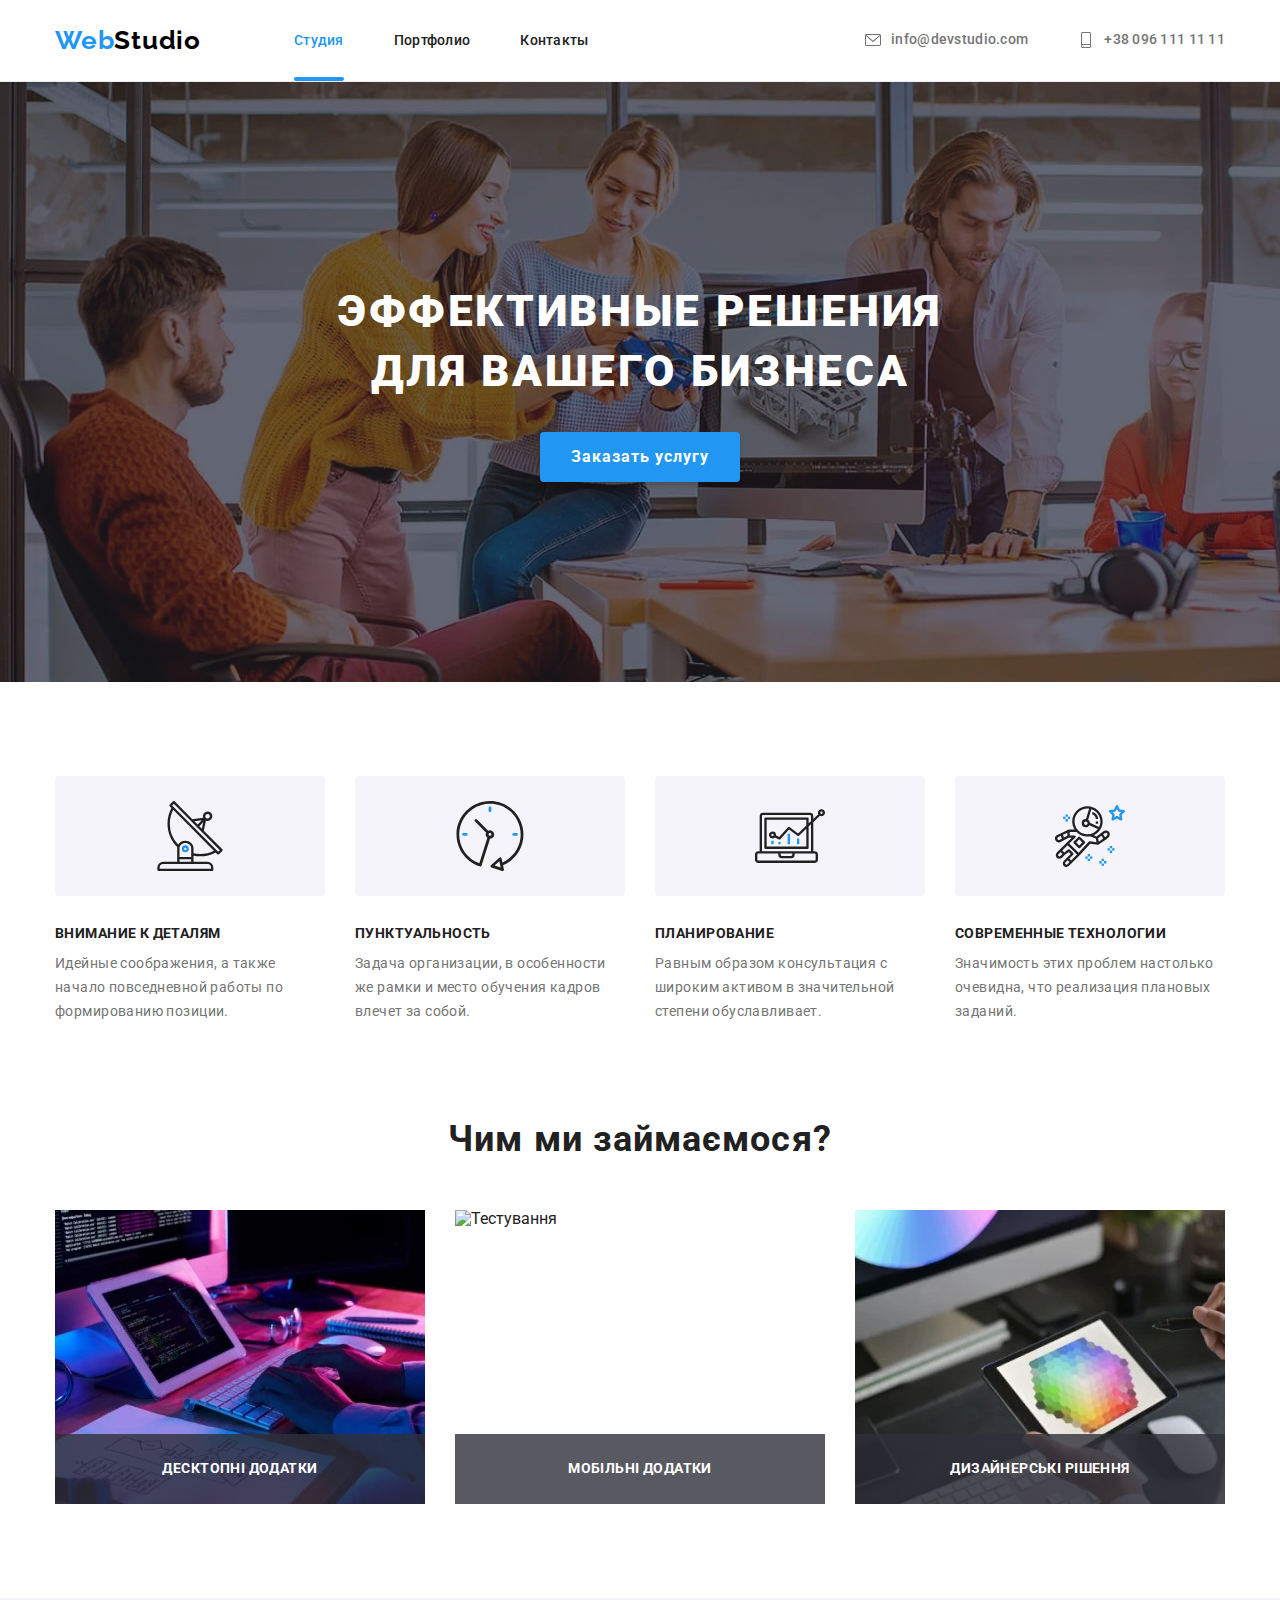
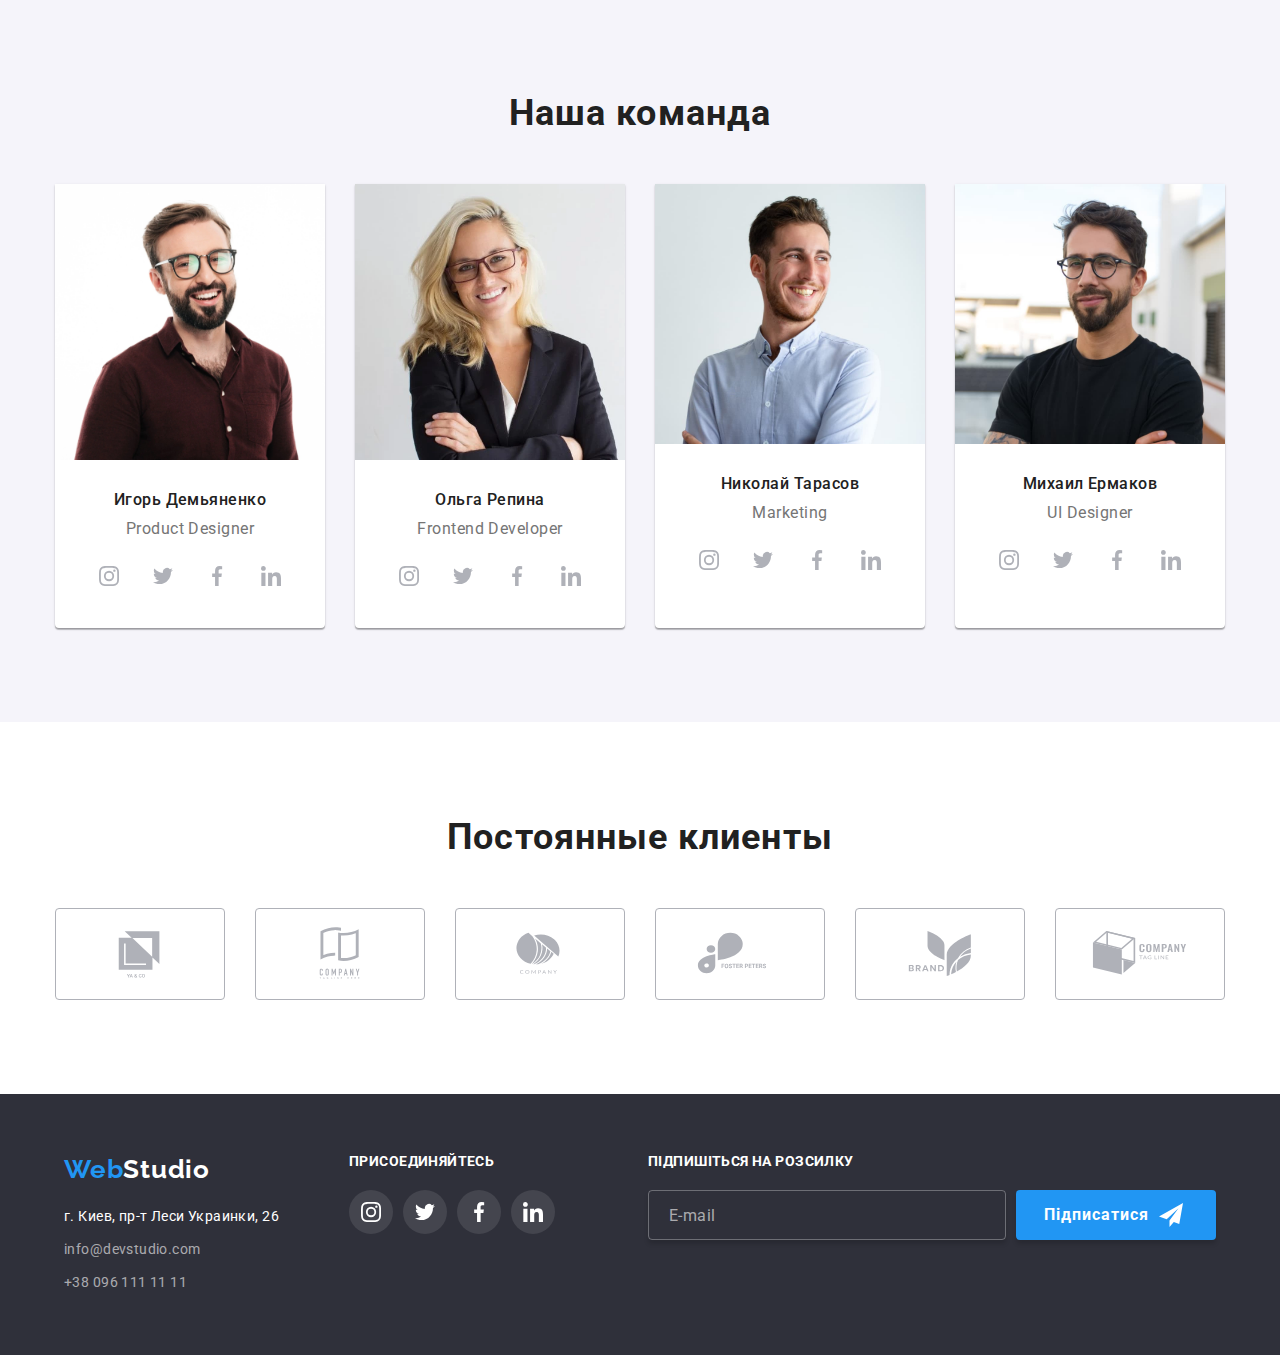
==== commit 5289afbb: "I work nigth" ====
--- a/index.html
+++ b/index.html
@@ -228,12 +228,12 @@
                     <li class="services__item">
                         <picture>
                             <source media="(min-width: 1200px)"
-                                srcset="../img/services/1-img@1x_lg.webp 1x, ../img/services/1-img@2x_lg.webp 2x"
+                                srcset="./img/services/1-img@1x_lg.webp 1x, ./img/services/1-img@2x_lg.webp 2x"
                                 type="image/webp" />
                             <source media="(min-width: 1200px)"
-                                srcset="../img/services/1-img@1x_lg.jpeg 1x, ../img/services/1-img@2x_lg.jpeg 2x"
+                                srcset="./img/services/1-img@1x_lg.jpeg 1x, ./img/services/1-img@2x_lg.jpeg 2x"
                                 type="image/jpeg" />
-                            <img class="service-img" src="../img/services/програмування.jpg" alt="Програмування"
+                            <img class="service-img" src="./img/services/програмування.jpg" alt="Програмування"
                                 width="370" height="294">
                         </picture>
                         <p class="services__subtitle">Десктопні додатки</p>
@@ -241,12 +241,12 @@
                     <li class="services__item">
                         <picture>
                             <source media="(min-width: 1200px)"
-                                srcset="img/services/2-img@1x_lg.webp 1x, img/services/2-img@2x_lg.webp 2x"
+                                srcset=".img/services/2-img@1x_lg.webp 1x, ./img/services/2-img@2x_lg.webp 2x"
                                 type="image/webp">
                             <source media="(min-width: 1200px)"
-                                srcset="img/services/2-img@1x_lg.jpg 1x, img/services/2-img@2x_lg.jpg 2x"
+                                srcset=".img/services/2-img@1x_lg.jpg 1x, ./img/services/2-img@2x_lg.jpg 2x"
                                 type="image/jpeg">
-                            <img class="service-img" src="../img/services/тестування.jpg" alt="Тестування" width="370"
+                            <img class="service-img" src="./img/services/тестування.jpg" alt="Тестування" width="370"
                                 height="294">
                         </picture>
                         <p class="services__subtitle">Мобільні додатки</p>
@@ -254,10 +254,10 @@
                     <li class="services__item">
                         <picture>
                             <source media="(min-width: 1200px)"
-                                srcset="../img/services/3-img@1x_lg.webp 1x, ../img/services/3-img@2x_lg.webp 2x "
+                                srcset="./img/services/3-img@1x_lg.webp 1x, ./img/services/3-img@2x_lg.webp 2x "
                                 type="image/webp">
                             <source midia="(min-width: 1200px)"
-                                srcset="../img/services/3-img@1x_lg.jpg 1x, ../img/services/3-img@2x_lg.jpg 2x"
+                                srcset="./img/services/3-img@1x_lg.jpg 1x, ./img/services/3-img@2x_lg.jpg 2x"
                                 type="image/jpeg">
                             <img class="service-img" src="../img/services/дизайн.jpg" alt="Дизайн" width="370"
                                 height="294">
@@ -273,33 +273,31 @@
                 <h2 class="team__title title">Наша команда</h2>
                 <ul class="team__list">
                     <li class="team__item">
-                        <div class="team__thumb">
-                            <picture>
-                                <!-- Mobil -->
-                                <source media="(max-width: 767px)"
-                                    srcset="../img/team/1-img@1x_sm.webp 450w, ../img/team/1-img@2x_sm.webp 900w, ../img/team/1-img@3x_sm.webp 1350w"
-                                    type="image/webp" sizes="(max-width: 767px) 450px, 100vw">
-                                <source media="(max-width: 767px)"
-                                    srcset="../img/team/1-img@1x_sm.jpg 450w, ../img/team/1-img@2x_sm.jpg 900w, ../img/team/1-img@3x_sm.jpg 1350w"
-                                    type="image/jpg" sizes="(max-width: 767px) 450px, 100vw">
-                                <!-- Table -->
-                                <source media="(min-width: 768px)"
-                                    srcset="../img/team/1-img@1x_sm.webp 450w, ../img/team/1-img@2x_sm.webp 900w, ../img/team/1-img@3x_sm.webp 1350w"
-                                    type="image/webp" sizes="(max-width: 768px) 50vw, 100vw">
-                                <source media="(max-width: 767px)"
-                                    srcset="../img/team/1-img@1x_sm.jpg 450w, ../img/team/1-img@2x_sm.jpg 900w, ../img/team/1-img@3x_sm.jpg 1350w"
-                                    type="image/jpg" sizes="(max-width: 768px) 50vw, 100vw">
-                                <!-- Laptop -->
-                                <source media="(max-width: 1200px)"
-                                    srcset="../img/team/1-img@1x_sm.webp 450w, ../img/team/1-img@2x_sm.webp 900w, ../img/team/1-img@3x_sm.webp 1350w"
-                                    type="image/webp" sizes="(max-width: 1200px) 25vw, 50vw, 100vw">
-                                <source media="(max-width: 1200px)"
-                                    srcset="../img/team/1-img@1x_sm.jpg 450w, ../img/team/1-img@2x_sm.jpg 900w, ../img/team/1-img@3x_sm.jpg 1350w"
-                                    type="image/jpg" sizes="(max-width: 1200px) 25vw, 50vw, 100vw">
-                                <img class="team__img" src="../img/team/игорь-демьяненко.jpg" alt="Игорь Демьяненко"
-                                    width="270" height="260">
-                            </picture>
-                        </div>
+                        <picture>
+                            <!-- Mobil -->
+                            <source media="(max-width: 767px)"
+                                srcset="./img/team/1-img@1x_sm.webp 450w, ./img/team/1-img@2x_sm.webp 900w, ./img/team/1-img@3x_sm.webp 1350w"
+                                type="image/webp" sizes="(max-width: 767px) 450px, 100vw">
+                            <source media="(max-width: 767px)"
+                                srcset="./img/team/1-img@1x_sm.jpg 450w, ./img/team/1-img@2x_sm.jpg 900w, ./img/team/1-img@3x_sm.jpg 1350w"
+                                type="image/jpg" sizes="(max-width: 767px) 450px, 100vw">
+                            <!-- Table -->
+                            <source media="(min-width: 768px)"
+                                srcset="./img/team/1-img@1x_sm.webp 450w, ./img/team/1-img@2x_sm.webp 900w, ./img/team/1-img@3x_sm.webp 1350w"
+                                type="image/webp" sizes="(max-width: 768px) 50vw, 100vw">
+                            <source media="(max-width: 767px)"
+                                srcset="./img/team/1-img@1x_sm.jpg 450w, ./img/team/1-img@2x_sm.jpg 900w, ./img/team/1-img@3x_sm.jpg 1350w"
+                                type="image/jpg" sizes="(max-width: 768px) 50vw, 100vw">
+                            <!-- Laptop -->
+                            <source media="(max-width: 1200px)"
+                                srcset="./img/team/1-img@1x_sm.webp 450w, ./img/team/1-img@2x_sm.webp 900w, ./img/team/1-img@3x_sm.webp 1350w"
+                                type="image/webp" sizes="(max-width: 1200px) 25vw, 50vw, 100vw">
+                            <source media="(max-width: 1200px)"
+                                srcset="./img/team/1-img@1x_sm.jpg 450w, ./img/team/1-img@2x_sm.jpg 900w, ./img/team/1-img@3x_sm.jpg 1350w"
+                                type="image/jpg" sizes="(max-width: 1200px) 25vw, 50vw, 100vw">
+                            <img class="team__img" src="./img/team/игорь-демьяненко.jpg" alt="Игорь Демьяненко"
+                                width="270" height="260">
+                        </picture>
                         <div class="team__contact">
                             <h3 class="team__subtitle team__subtitle--bottom">Игорь Демьяненко</h3>
                             <p lang="en" class="team__text team__text--bottom">Product Designer</p>
@@ -325,11 +323,11 @@
                     </li>
                     <li class="team__item">
                         <picture>
-                            <source srcset="../img/team/2-img@1x_sm.webp 1x, ../img/team/2-img@2x_sm.webp 2x"
+                            <source srcset="./img/team/2-img@1x_sm.webp 1x, ./img/team/2-img@2x_sm.webp 2x"
                                 type="image/webp">
-                            <source srcset="../img/team/2-img@1x_sm.jpg 1x, ../img/team/2-img@2x_sm.jpg 2x"
+                            <source srcset="./img/team/2-img@1x_sm.jpg 1x, ./img/team/2-img@2x_sm.jpg 2x"
                                 type="image/jpg">
-                            <img class="team__img" src="../img/team/ольга-репина.jpg" alt="Ольга Репина" width="270"
+                            <img class="team__img" src="./img/team/ольга-репина.jpg" alt="Ольга Репина" width="270"
                                 height="260">
                         </picture>
                         <div class="team__contact">
@@ -356,7 +354,7 @@
                         </div>
                     </li>
                     <li class="team__item">
-                        <img class="team__img" src="../img/team/николай-тарасов.jpg" alt="Николай Тарасов" width="270"
+                        <img class="team__img" src="./img/team/николай-тарасов.jpg" alt="Николай Тарасов" width="270"
                             height="260">
                         <div class="team__contact">
                             <h3 class="team__subtitle team__subtitle--bottom">Николай Тарасов</h3>
@@ -382,7 +380,7 @@
                         </div>
                     </li>
                     <li class="team__item">
-                        <img class="team__img" src="../img/team/михаил-ермаков.jpg" alt="Михаил Ермаков" width="270"
+                        <img class="team__img" src="./img/team/михаил-ермаков.jpg" alt="Михаил Ермаков" width="270"
                             height="260">
                         <div class="team__contact">
                             <h3 class="team__subtitle team__subtitle--bottom">Михаил Ермаков</h3>
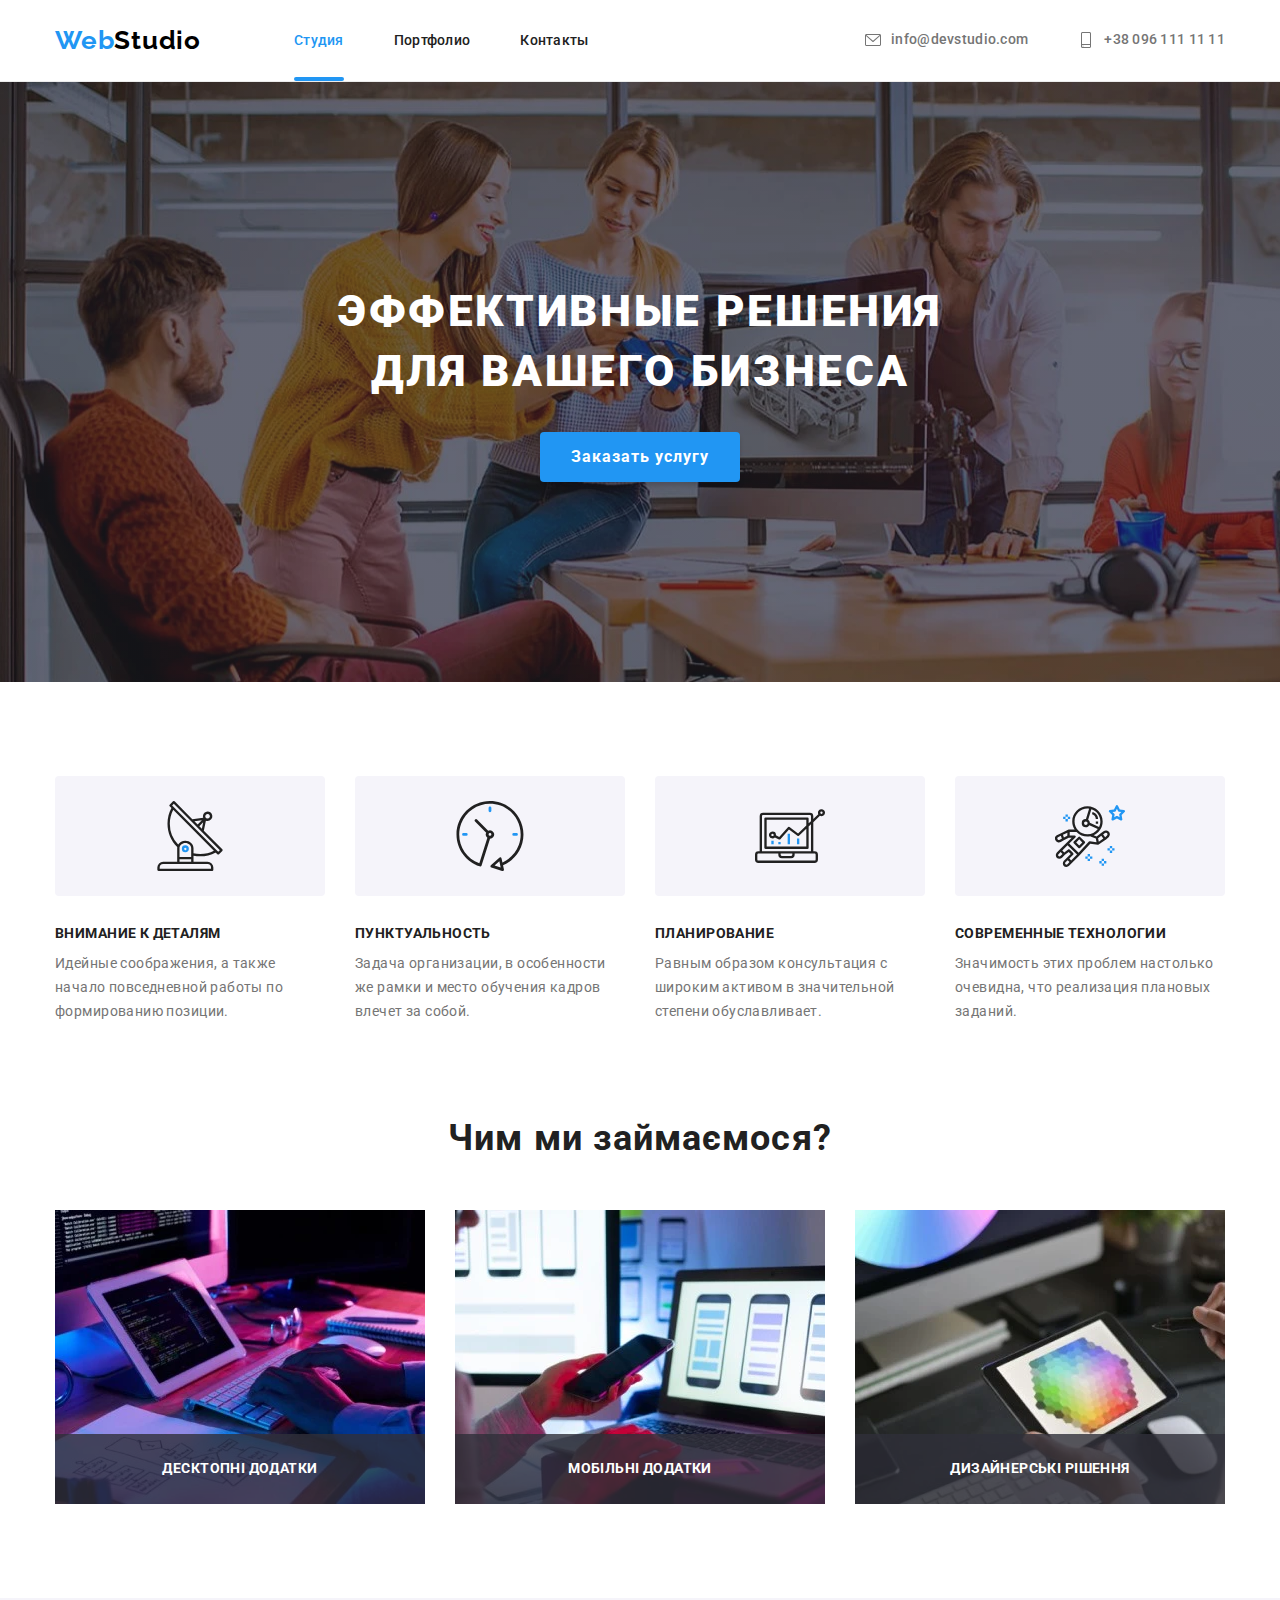
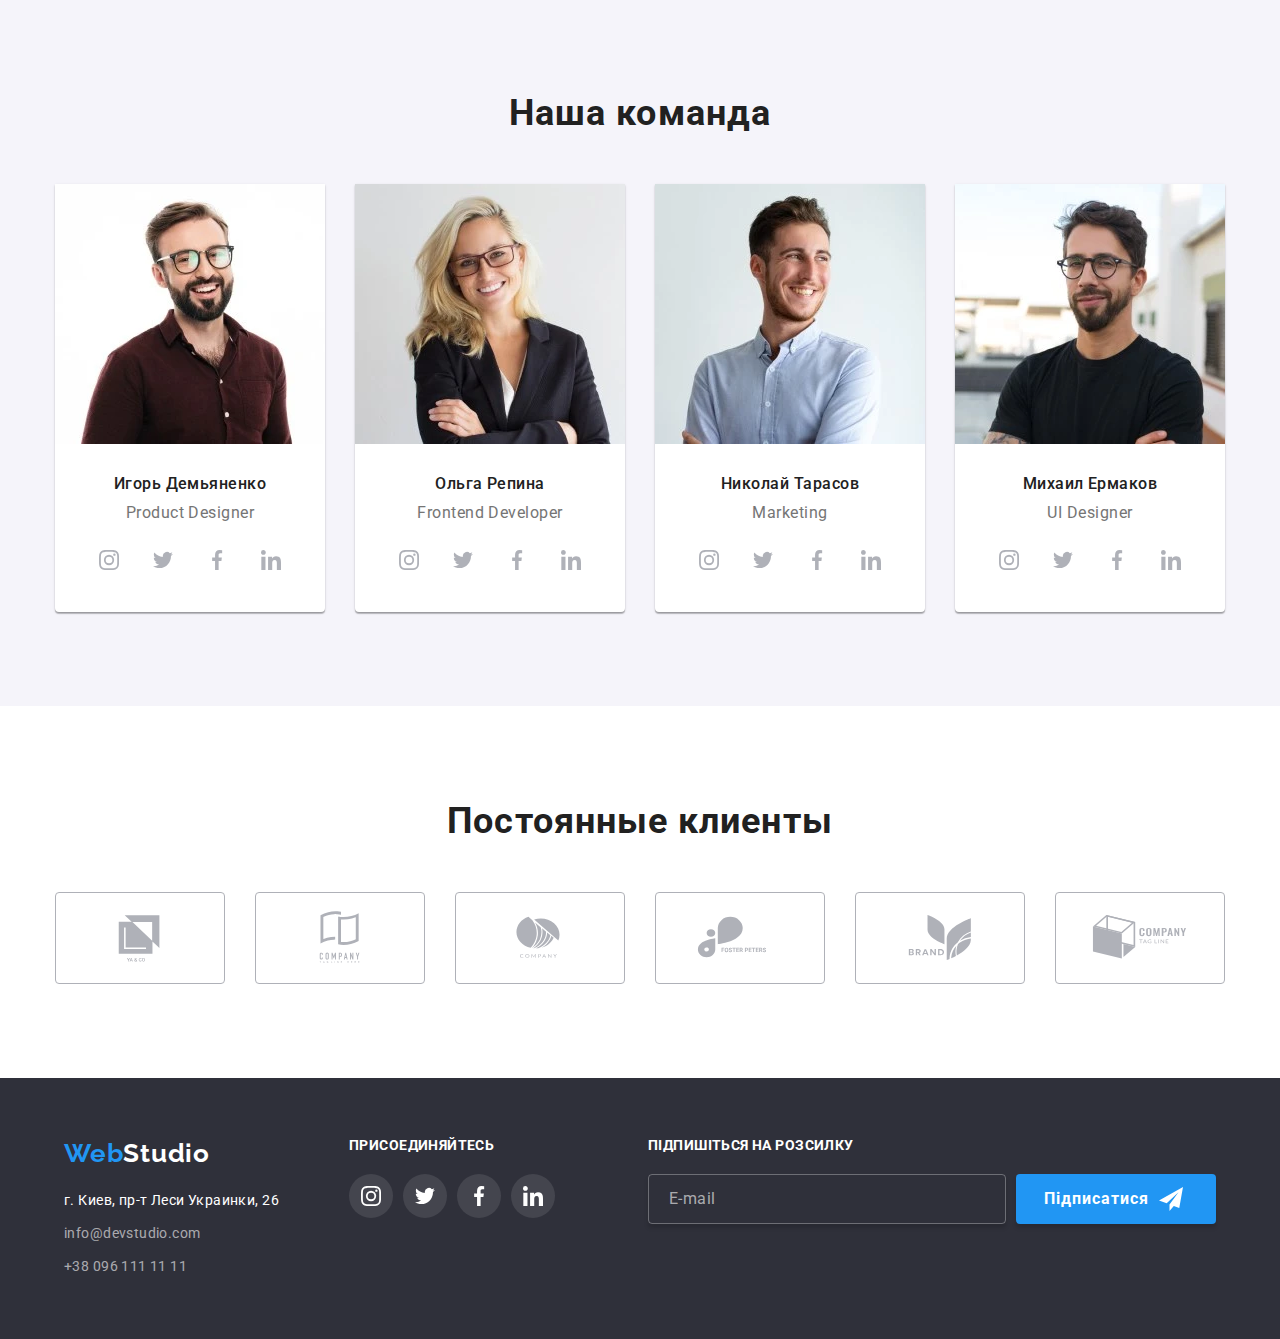
==== commit d4b9c79a: "Вніс деякі правки" ====
--- a/index.html
+++ b/index.html
@@ -29,7 +29,7 @@
                 <ul class="nav__list">
                     <li class="nav__item">
                         <a class="nav__link nav__link--current"
-                            href="https://vasyl96.github.io/goit-markup-hw-07/">Студия</a>
+                            href="https://vasyl96.github.io/goit-markup-hw-08/">Студия</a>
                     </li>
                     <li class="nav__item">
                         <a class="nav__link" href="./portfolio.html">Портфолио</a>
@@ -64,7 +64,7 @@
             <ul class="menu-nav menu-nav__list">
                 <li class="menu-nav__item">
                     <a class="menu-nav__link menu-nav__link--current"
-                        href="https://vasyl96.github.io/goit-markup-hw-07/">Студия</a>
+                        href="https://vasyl96.github.io/goit-markup-hw-08/">Студия</a>
                 </li>
                 <li class="menu-nav__item">
                     <a class="menu-nav__link" href="./portfolio.html">Портфолио</a>
@@ -229,10 +229,10 @@
                         <picture>
                             <source media="(min-width: 1200px)"
                                 srcset="./img/services/1-img@1x_lg.webp 1x, ./img/services/1-img@2x_lg.webp 2x"
-                                type="image/webp" />
-                            <source media="(min-width: 1200px)"
-                                srcset="./img/services/1-img@1x_lg.jpeg 1x, ./img/services/1-img@2x_lg.jpeg 2x"
-                                type="image/jpeg" />
+                                type="image/webp">
+                            <source media="(min-width: 1200px)"
+                                srcset="./img/services/1-img@1x_lg.jpg 1x, ./img/services/1-img@2x_lg.jpg 2x"
+                                type="image/jpeg">
                             <img class="service-img" src="./img/services/програмування.jpg" alt="Програмування"
                                 width="370" height="294">
                         </picture>
@@ -241,10 +241,10 @@
                     <li class="services__item">
                         <picture>
                             <source media="(min-width: 1200px)"
-                                srcset=".img/services/2-img@1x_lg.webp 1x, ./img/services/2-img@2x_lg.webp 2x"
-                                type="image/webp">
-                            <source media="(min-width: 1200px)"
-                                srcset=".img/services/2-img@1x_lg.jpg 1x, ./img/services/2-img@2x_lg.jpg 2x"
+                                srcset="./img/services/2-img@1x_lg.webp 1x, ./img/services/2-img@2x_lg.webp 2x"
+                                type="image/webp">
+                            <source media="(min-width: 1200px)"
+                                srcset="./img/services/2-img@1x_lg.jpg 1x, ./img/services/2-img@2x_lg.jpg 2x"
                                 type="image/jpeg">
                             <img class="service-img" src="./img/services/тестування.jpg" alt="Тестування" width="370"
                                 height="294">
@@ -256,10 +256,10 @@
                             <source media="(min-width: 1200px)"
                                 srcset="./img/services/3-img@1x_lg.webp 1x, ./img/services/3-img@2x_lg.webp 2x "
                                 type="image/webp">
-                            <source midia="(min-width: 1200px)"
+                            <source media="(min-width: 1200px)"
                                 srcset="./img/services/3-img@1x_lg.jpg 1x, ./img/services/3-img@2x_lg.jpg 2x"
                                 type="image/jpeg">
-                            <img class="service-img" src="../img/services/дизайн.jpg" alt="Дизайн" width="370"
+                            <img class="service-img" src="./img/services/дизайн.jpg" alt="Дизайн" width="370"
                                 height="294">
                         </picture>
                         <p class="services__subtitle">Дизайнерські рішення</p>
@@ -273,28 +273,25 @@
                 <h2 class="team__title title">Наша команда</h2>
                 <ul class="team__list">
                     <li class="team__item">
-                        <picture>
-                            <!-- Mobil -->
-                            <source media="(max-width: 767px)"
-                                srcset="./img/team/1-img@1x_sm.webp 450w, ./img/team/1-img@2x_sm.webp 900w, ./img/team/1-img@3x_sm.webp 1350w"
-                                type="image/webp" sizes="(max-width: 767px) 450px, 100vw">
-                            <source media="(max-width: 767px)"
-                                srcset="./img/team/1-img@1x_sm.jpg 450w, ./img/team/1-img@2x_sm.jpg 900w, ./img/team/1-img@3x_sm.jpg 1350w"
-                                type="image/jpg" sizes="(max-width: 767px) 450px, 100vw">
-                            <!-- Table -->
-                            <source media="(min-width: 768px)"
-                                srcset="./img/team/1-img@1x_sm.webp 450w, ./img/team/1-img@2x_sm.webp 900w, ./img/team/1-img@3x_sm.webp 1350w"
-                                type="image/webp" sizes="(max-width: 768px) 50vw, 100vw">
-                            <source media="(max-width: 767px)"
-                                srcset="./img/team/1-img@1x_sm.jpg 450w, ./img/team/1-img@2x_sm.jpg 900w, ./img/team/1-img@3x_sm.jpg 1350w"
-                                type="image/jpg" sizes="(max-width: 768px) 50vw, 100vw">
-                            <!-- Laptop -->
-                            <source media="(max-width: 1200px)"
-                                srcset="./img/team/1-img@1x_sm.webp 450w, ./img/team/1-img@2x_sm.webp 900w, ./img/team/1-img@3x_sm.webp 1350w"
-                                type="image/webp" sizes="(max-width: 1200px) 25vw, 50vw, 100vw">
-                            <source media="(max-width: 1200px)"
-                                srcset="./img/team/1-img@1x_sm.jpg 450w, ./img/team/1-img@2x_sm.jpg 900w, ./img/team/1-img@3x_sm.jpg 1350w"
-                                type="image/jpg" sizes="(max-width: 1200px) 25vw, 50vw, 100vw">
+                        <picture class="team__picture">
+                            <!-- laptop -->
+                            <source media="(min-width: 1200px)"
+                                srcset="./img/team/1-img@1x_lg.webp 1x, ./img/team/1-img@2x_lg.webp 2x"
+                                type="image/webp">
+                            <source media="(min-width: 1200px)"
+                                srcset="./img/team/1-img@1x_lg.jpg 1x, ./img/team/1-img@1x_lg.jpg 2x" type="image/jpg">
+                            <!-- table -->
+                            <source media="(min-width: 768px)"
+                                srcset="./img/team/1-img@1x_md.webp 1x, ./img/team/1-img@2x_md.webp 2x"
+                                type="image/webp">
+                            <source media="(min-width: 768px)"
+                                srcset="./img/team/1-img@1x_md.jpg 1x, ./img/team/1-img@2x_md.jpg 2x" type="image/jpg">
+                            <!-- mobil -->
+                            <source media="(max-width: 767px)"
+                                srcset="./img/team/1-img@1x_sm.webp 1x, ./img/team/1-img@2x_sm.webp 2x"
+                                type="image/webp">
+                            <source media="(max-width: 767px)"
+                                srcset="./img/team/1-img@1x_sm.jpg 1x, ./img/team/1-img@2x_sm.jpg 2x" type="image/jpg">
                             <img class="team__img" src="./img/team/игорь-демьяненко.jpg" alt="Игорь Демьяненко"
                                 width="270" height="260">
                         </picture>
@@ -323,10 +320,24 @@
                     </li>
                     <li class="team__item">
                         <picture>
-                            <source srcset="./img/team/2-img@1x_sm.webp 1x, ./img/team/2-img@2x_sm.webp 2x"
-                                type="image/webp">
-                            <source srcset="./img/team/2-img@1x_sm.jpg 1x, ./img/team/2-img@2x_sm.jpg 2x"
-                                type="image/jpg">
+                            <!-- laptop -->
+                            <source media="(min-width: 1200px)"
+                                srcset="./img/team/2-img@1x_lg.webp 1x, ./img/team/2-img@2x_lg.webp 2x"
+                                type="image/webp">
+                            <source media="(min-width: 1200px)"
+                                srcset="./img/team/2-img@1x_lg.jpg 1x, ./img/team/2-img@2x_lg.jpg 2x" type="image/jpg">
+                            <!-- table -->
+                            <source media="(min-width: 768px)"
+                                srcset="./img/team/2-img@1x_md.webp 1x, ./img/team/2-img@2x_md.webp 2x"
+                                type="image/webp">
+                            <source media="(min-width: 768px)"
+                                srcset="./img/team/2-img@1x_md.jpg 1x, ./img/team/2-img@2x_md.jpg 2x" type="image/jpg">
+                            <!-- mobil -->
+                            <source media="(max-width: 767px)"
+                                srcset="./img/team/2-img@1x_sm.webp 1x, ./img/team/2-img@2x_sm.webp 2x"
+                                type="image/webp">
+                            <source media="(max-width: 767px)"
+                                srcset="./img/team/2-img@1x_sm.jpg 1x, ./img/team/2-img@2x_sm.jpg 2x" type="image/jpg">
                             <img class="team__img" src="./img/team/ольга-репина.jpg" alt="Ольга Репина" width="270"
                                 height="260">
                         </picture>
@@ -354,8 +365,28 @@
                         </div>
                     </li>
                     <li class="team__item">
-                        <img class="team__img" src="./img/team/николай-тарасов.jpg" alt="Николай Тарасов" width="270"
-                            height="260">
+                        <picture>
+                            <!-- laptop -->
+                            <source media="(min-width: 1200px)"
+                                srcset="./img/team/3-img@1x_lg.webp 1x, ./img/team/3-img@2x_lg.webp 2x"
+                                type="image/webp">
+                            <source media="(min-width: 1200px)"
+                                srcset="./img/team/3-img@1x_lg.jpg 1x, ./img/team/3-img@2x_lg.jpg 2x" type="image/jpg">
+                            <!-- table -->
+                            <source media="(min-width: 768px)"
+                                srcset="./img/team/3-img@1x_md.webp 1x, ./img/team/3-img@2x_md.webp 2x"
+                                type="image/webp">
+                            <source media="(min-width: 768px)"
+                                srcset="./img/team/3-img@1x_md.jpg 1x, ./img/team/3-img@2x_md.jpg 2x" type="image/jpg">
+                            <!-- mobil -->
+                            <source media="(max-width: 767px)"
+                                srcset="./img/team/3-img@1x_sm.webp 1x, ./img/team/3-img@2x_sm.webp 2x"
+                                type="image/webp">
+                            <source media="(max-width: 767px)"
+                                srcset="./img/team/3-img@1x_sm.jpg 1x, ./img/team/3-img@2x_sm.jpg 2x" type="image/jpg">
+                            <img class="team__img" src="./img/team/николай-тарасов.jpg" alt="Николай Тарасов"
+                                width="270" height="260">
+                        </picture>
                         <div class="team__contact">
                             <h3 class="team__subtitle team__subtitle--bottom">Николай Тарасов</h3>
                             <p lang="en" class="team__text team__text--bottom">Marketing</p>
@@ -380,8 +411,28 @@
                         </div>
                     </li>
                     <li class="team__item">
-                        <img class="team__img" src="./img/team/михаил-ермаков.jpg" alt="Михаил Ермаков" width="270"
-                            height="260">
+                        <picture>
+                            <!-- laptop -->
+                            <source media="(min-width: 1200px)"
+                                srcset="./img/team/4-img@1x_lg.webp 1x, ./img/team/4-img@2x_lg.webp 2x"
+                                type="image/webp">
+                            <source media="(min-width: 1200px)"
+                                srcset="./img/team/4-img@1x_lg.jpg 1x, ./img/team/4-img@2x_lg.jpg 2x" type="image/jpg">
+                            <!-- table -->
+                            <source media="(min-width: 768px)"
+                                srcset="./img/team/4-img@1x_md.webp 1x, ./img/team/4-img@2x_md.webp 2x"
+                                type="image/webp">
+                            <source media="(min-width: 768px)"
+                                srcset="./img/team/4-img@1x_md.jpg 1x, ./img/team/4-img@2x_md.jpg 2x" type="image/jpg">
+                            <!-- mobil -->
+                            <source media="(max-width: 767px)"
+                                srcset="./img/team/4-img@1x_sm.webp 1x, ./img/team/4-img@2x_sm.webp 2x"
+                                type="image/webp">
+                            <source media="(max-width: 767px)"
+                                srcset="./img/team/4-img@1x_sm.jpg 1x, ./img/team/4-img@2x_sm.jpg 2x" type="image/jpg">
+                            <img class="team__img" src="./img/team/михаил-ермаков.jpg" alt="Михаил Ермаков" width="270"
+                                height="260">
+                        </picture>
                         <div class="team__contact">
                             <h3 class="team__subtitle team__subtitle--bottom">Михаил Ермаков</h3>
                             <p lang="en" class="team__text team__text--bottom">UI Designer</p>
@@ -446,7 +497,7 @@
         <div class="container footer__container">
             <!-- Footer contacts -->
             <div class="footer-contacts footer-contacts--right footer-contacts--bottom">
-                <a class="logo footer-contacts__logo" href="https://vasyl96.github.io/goit-markup-hw-06/"><span
+                <a class="logo footer-contacts__logo" href="https://vasyl96.github.io/goit-markup-hw-08/"><span
                         class="logo__label">Web</span>Studio</a>
                 <address class="address">
                     <p class="address__text">г. Киев, пр-т Леси Украинки, 26</p>
--- a/css/main.min.css
+++ b/css/main.min.css
@@ -1 +1 @@
-:root{--main-fons: "Roboto", sans-serif;--secondary-fons: "Raleway", sans-serif;--dark-main-txt-cl: #212121;--silver-txt-cl: rgba(255, 255, 255, 0.6);--gray-txt-cl: #757575;--white-txt-cl: #ffffff;--accent-txt-cl: #2196f3;--white-logo-txt-cl: #ffffff;--dark-logo-txt-cl: #000000;--skyblue-logo-txt-cl: #2196f3;--accent-input-cl: #2196f3;--gray-icon-bg-cl: #757575;--silver-icon-bg-cl: #afb1b8;--white-modal-icon-bg-cl: #ffffff;--white-social-bg-cl: #ffffff;--white-team-bg-cl: #ffffff;--white-modal-bg-cl: #ffffff;--backdrop-bg-cl: rgba(0, 0, 0, 0.2);--footer-hero-bg-cl: #2f303a;--team-bg-cl: #f5f4fa;--btn-silver--bg-cl: #f5f4fa;--accent-btn-silver-bg-cl: #2196f3;--btn-blue-bg-cl: #2196f3;--accent-btn-blue-bg-cl: #188ce8;--accent-icon-bg-cl: #2196f3;--hero-lg-bg-cl: rgba(47, 48, 58, 0.4);--box-bg-cl: #f5f4fa;--transition-timing-function: cubic-bezier(0.4, 0, 0.2, 1);--transition-duration: 250ms;--transition-delay: 600ms;--indent: 30px;--items: 2}.visually-hidden{position:absolute;white-space:nowrap;width:1px;height:1px;overflow:hidden;border:0;padding:0;clip:rect(0 0 0 0);-webkit-clip-path:inset(50%);clip-path:inset(50%);margin:-1px}body{font-family:var(--main-fons);color:var(--dark-main-txt-cl, #212121)}.no-scroll{overflow:hidden}h1,h2,h3,h4,h5,h6,p,ul,ol{margin:0;padding:0}a{text-decoration:none}ul,ol{list-style:none}img{display:block;max-width:100%;height:auto;-o-object-fit:cover;object-fit:cover;-o-object-position:center;object-position:center}.container{padding:0 15px;margin:0 auto}@media screen and (min-width: 480px){.container{width:480px}}@media screen and (min-width: 768px){.container{width:768px}}@media screen and (min-width: 1200px){.container{width:1200px}}.logo{-webkit-box-align:center;-ms-flex-align:center;align-items:center;font-family:var(--secondary-fons);font-size:26px;font-weight:700;line-height:1.19;letter-spacing:.03em;text-decoration:none;color:var(--dark-logo-txt-cl, #000000);-webkit-transition:color var(--transition-duration) var(--transition-timing-function);transition:color var(--transition-duration) var(--transition-timing-function)}.logo__label{color:var(--skyblue-logo-txt-cl, #2196f3)}.logo:hover,.logo:focus{color:var(--accent-txt-cl, #2196f3);fill:var(--accent-icon-bg-cl, #2196f3)}.nav{display:-webkit-box;display:-ms-flexbox;display:flex;-webkit-box-align:center;-ms-flex-align:center;align-items:center;-webkit-box-pack:justify;-ms-flex-pack:justify;justify-content:space-between}.nav__logo{padding-top:16px;padding-bottom:16px}@media screen and (max-width: 767px){.nav__list{display:none}}@media screen and (min-width: 768px){.nav{display:-webkit-box;display:-ms-flexbox;display:flex;-webkit-box-align:center;-ms-flex-align:center;align-items:center}.nav__list{display:-webkit-box;display:-ms-flexbox;display:flex}.nav__logo{padding-top:25px;padding-bottom:25px;margin-right:87px}}@media screen and (min-width: 1200px){.nav__logo{margin-right:93px}}@media screen and (min-width: 768px){.nav__item{margin-right:50px}.nav__item:last-child{margin-left:0}}@media screen and (min-width: 768px){.nav__link{position:relative;padding-top:32px;padding-bottom:32px;font-size:14px;font-weight:500;line-height:1.14;letter-spacing:.02em;color:inherit;-webkit-transition:color var(--transition-duration) var(--transition-timing-function);transition:color var(--transition-duration) var(--transition-timing-function)}.nav__link--current{color:var(--accent-txt-cl, #2196f3)}.nav__link--current::after{content:"";position:absolute;left:0;bottom:-1px;min-width:100%;min-height:4px;border-radius:2px;background-color:var(--accent-txt-cl, #2196f3)}.nav__link:hover,.nav__link:focus{color:var(--accent-txt-cl, #2196f3);fill:var(--accent-icon-bg-cl, #2196f3)}}.btn{border-radius:4px;border:rgba(0,0,0,0);cursor:pointer}.btn-blue{padding:10px 28px;min-width:200px;font-size:16px;font-weight:700;line-height:1.88;letter-spacing:.06em;color:var(--white-txt-cl, #ffffff);background-color:var(--btn-blue-bg-cl, #2196f3);-webkit-box-shadow:0px 4px 4px rgba(0,0,0,.15);box-shadow:0px 4px 4px rgba(0,0,0,.15);-webkit-transition:background-color var(--transition-duration) var(--transition-timing-function);transition:background-color var(--transition-duration) var(--transition-timing-function)}.btn-blue:hover,.btn-blue:focus{color:var(--white-txt-cl, #ffffff);background-color:var(--accent-btn-blue-bg-cl, #188ce8)}.btn-silver{padding:6px 22px;min-width:73px;font-size:16px;font-weight:500;line-height:1.63;letter-spacing:.03em;color:var(--white-txt-cl, #ffffff);text-align:center;color:inherit;background-color:var(--btn-silver-bg-cl, #f5f4fa);-webkit-transition:color var(--transition-duration) var(--transition-timing-function),background-color var(--transition-duration) var(--transition-timing-function),-webkit-box-shadow var(--transition-duration) var(--transition-timing-function);transition:color var(--transition-duration) var(--transition-timing-function),background-color var(--transition-duration) var(--transition-timing-function),-webkit-box-shadow var(--transition-duration) var(--transition-timing-function);transition:color var(--transition-duration) var(--transition-timing-function),background-color var(--transition-duration) var(--transition-timing-function),box-shadow var(--transition-duration) var(--transition-timing-function);transition:color var(--transition-duration) var(--transition-timing-function),background-color var(--transition-duration) var(--transition-timing-function),box-shadow var(--transition-duration) var(--transition-timing-function),-webkit-box-shadow var(--transition-duration) var(--transition-timing-function)}.btn-silver:hover,.btn-silver:focus{color:var(--white-txt-cl, #ffffff);background-color:var(--accent-btn-silver-bg-cl, #2196f3);-webkit-box-shadow:0px 3px 1px rgba(0,0,0,.1),0px 1px 2px rgba(0,0,0,.08),0px 2px 2px rgba(0,0,0,.12);box-shadow:0px 3px 1px rgba(0,0,0,.1),0px 1px 2px rgba(0,0,0,.08),0px 2px 2px rgba(0,0,0,.12)}.backdrop.is-hidden{pointer-events:none;visibility:hidden;opacity:0}.backdrop{position:fixed;visibility:visible;top:0;left:0;width:100vw;height:100vh;opacity:1;background-color:var(--backdrop-bg-cl, rgba(0, 0, 0, 0.2));-webkit-transition:opacity var(--transition-duration) var(--transition-timing-function),visibility var(--transition-duration) var(--transition-timing-function);transition:opacity var(--transition-duration) var(--transition-timing-function),visibility var(--transition-duration) var(--transition-timing-function)}.modal{padding:40px;position:absolute;z-index:10;top:50%;left:50%;-webkit-transform:translate(-50%, -50%);transform:translate(-50%, -50%);width:93%;max-width:528px;background-color:var(--white-modal-bg-cl, #ffffff);-webkit-box-shadow:0px 1px 3px rgba(0,0,0,.12),0px 1px 1px rgba(0,0,0,.14),0px 2px 1px rgba(0,0,0,.2);box-shadow:0px 1px 3px rgba(0,0,0,.12),0px 1px 1px rgba(0,0,0,.14),0px 2px 1px rgba(0,0,0,.2);border-radius:4px;-webkit-transition:opacity var(--transition-duration) var(--transition-timing-function),visibility var(--transition-duration) var(--transition-timing-function),-webkit-transform var(--transition-duration) var(--transition-timing-function);transition:opacity var(--transition-duration) var(--transition-timing-function),visibility var(--transition-duration) var(--transition-timing-function),-webkit-transform var(--transition-duration) var(--transition-timing-function);transition:transform var(--transition-duration) var(--transition-timing-function),opacity var(--transition-duration) var(--transition-timing-function),visibility var(--transition-duration) var(--transition-timing-function);transition:transform var(--transition-duration) var(--transition-timing-function),opacity var(--transition-duration) var(--transition-timing-function),visibility var(--transition-duration) var(--transition-timing-function),-webkit-transform var(--transition-duration) var(--transition-timing-function)}@media screen and (min-width: 1200px){.modal{min-width:528px;min-height:581px}}.modal__btn-close{display:-webkit-box;display:-ms-flexbox;display:flex;-webkit-box-align:center;-ms-flex-align:center;align-items:center;-webkit-box-pack:center;-ms-flex-pack:center;justify-content:center;position:absolute;padding:0;top:8px;right:8px;height:30px;min-width:30px;background-color:rgba(0,0,0,0);border-radius:50%;border:1px solid rgba(0,0,0,.1);-webkit-transition:opacity var(--transition-duration) var(--transition-timing-function),-webkit-transform var(--transition-duration) var(--transition-timing-function);transition:opacity var(--transition-duration) var(--transition-timing-function),-webkit-transform var(--transition-duration) var(--transition-timing-function);transition:transform var(--transition-duration) var(--transition-timing-function),opacity var(--transition-duration) var(--transition-timing-function);transition:transform var(--transition-duration) var(--transition-timing-function),opacity var(--transition-duration) var(--transition-timing-function),-webkit-transform var(--transition-duration) var(--transition-timing-function)}.modal__btn-close:focus,.modal__btn-close:hover{fill:#2196f3}.modal__text{display:block;text-align:center;font-size:20px;font-weight:700;line-height:1.5;letter-spacing:.03em;color:var(--dark-main-txt-cl, #212121)}.modal__text--bottom{margin-bottom:12px}.modal__form{display:-webkit-box;display:-ms-flexbox;display:flex;-webkit-box-align:center;-ms-flex-align:center;align-items:center;-webkit-box-orient:vertical;-webkit-box-direction:normal;-ms-flex-direction:column;flex-direction:column;padding:40px}.form-modal{display:-webkit-box;display:-ms-flexbox;display:flex;-webkit-box-align:center;-ms-flex-align:center;align-items:center;-webkit-box-orient:vertical;-webkit-box-direction:normal;-ms-flex-direction:column;flex-direction:column}.form-modal__user-name,.form-modal__user-phone,.form-modal__user-email,.form-modal__user-comment{display:block;position:relative;width:100%;cursor:pointer}.form-modal__user-name--bottom,.form-modal__user-phone--bottom,.form-modal__user-email--bottom{margin-bottom:10px}.form-modal__user-comment{margin-bottom:20px}.form-modal__user-label{display:block;font-size:12px;font-weight:400;line-height:1.17;letter-spacing:.01em;color:var(--gray-txt-cl),#757575;cursor:pointer}.form-modal__user-label--bottom{margin-bottom:4px}.form-modal__user-input{padding:12px 16px 12px 42px;height:40px;width:100%;border:1px solid rgba(33,33,33,.2);border-radius:4px;-webkit-transition:border var(--transition-duration) var(--transition-timing-function);transition:border var(--transition-duration) var(--transition-timing-function);cursor:pointer}.form-modal__user-icon{display:block;position:absolute;top:29px;left:21px;width:18px;height:18px;-webkit-transform:translate(-50%);transform:translate(-50%);cursor:pointer}.form-modal__user-input:focus+.form-modal__user-icon{fill:#2196f3}.form-modal__user-input:focus,.form-modal__user-textarea:focus{border:1px solid #2196f3;outline:rgba(0,0,0,0)}.form-modal__user-textarea{resize:none;height:120px;padding:10px 16px;width:100%;border:1px solid rgba(33,33,33,.2);border-radius:4px;-webkit-transition:border var(--transition-duration) var(--transition-timing-function);transition:border var(--transition-duration) var(--transition-timing-function)}.form-modal__user-textarea::-webkit-input-placeholder{font-size:12px;font-weight:400;line-height:1.17;letter-spacing:.01em;color:rgba(117,117,117,.5)}.form-modal__user-textarea::-moz-placeholder{font-size:12px;font-weight:400;line-height:1.17;letter-spacing:.01em;color:rgba(117,117,117,.5)}.form-modal__user-textarea:-ms-input-placeholder{font-size:12px;font-weight:400;line-height:1.17;letter-spacing:.01em;color:rgba(117,117,117,.5)}.form-modal__user-textarea::-ms-input-placeholder{font-size:12px;font-weight:400;line-height:1.17;letter-spacing:.01em;color:rgba(117,117,117,.5)}.form-modal__user-textarea::placeholder{font-size:12px;font-weight:400;line-height:1.17;letter-spacing:.01em;color:rgba(117,117,117,.5)}.form-modal__user-adreement{display:block;position:relative;padding-left:25px}@media screen and (min-width: 1200px){.form-modal__user-adreement{padding-left:40px}}.form-modal__user-adreement--bottom{margin-bottom:30px}.form-modal__label-adreement{display:block;font-size:12px;line-height:1.17;color:var(--gray-txt-cl, #757575)}@media screen and (min-width: 1200px){.form-modal__label-adreement{font-size:14px;font-weight:400;line-height:1.71;letter-spacing:.03em}}.form-modal__agreement-link{color:var(--accent-txt-cl, #2196f3);text-decoration:underline}.form-modal__agreement-link:focus,.form-modal__agreement-link:hover{color:var(--accent-btn-blue-bg-cl, #188ce8);-webkit-transition:color var(--transition-duration) var(--transition-timing-function);transition:color var(--transition-duration) var(--transition-timing-function)}.form-modal__label-adreement::before{content:"";position:absolute;left:0px;bottom:17%;-webkit-transform:translatey(-10%);transform:translatey(-10%);display:inline-block;width:16px;height:16px;border:2px solid;border-color:var(--dark-main-txt-cl, #212121);border-radius:2px;-webkit-transition:border-color var(--transition-duration) var(--transition-timing-function),background-color var(--transition-duration) var(--transition-timing-function);transition:border-color var(--transition-duration) var(--transition-timing-function),background-color var(--transition-duration) var(--transition-timing-function);cursor:pointer}@media screen and (min-width: 455px){.form-modal__label-adreement::before{left:0;bottom:0;-webkit-transform:translatey(-10%);transform:translatey(-10%)}}@media screen and (min-width: 1200px){.form-modal__label-adreement::before{left:15px;bottom:17%}}.form-modal__checkbox-agreement:focus+.form-modal__label-adreement::before{border-color:var(--accent-icon-bg-cl, #2196f3)}.form-modal__checkbox-agreement:checked+.form-modal__label-adreement::before{background-image:url(../img/icon\ check.svg);background-origin:border-box;background-size:contain;border-color:var(--accent-icon-bg-cl, #2196f3);background-color:var(--accent-icon-bg-cl, #2196f3)}.form-modal__checkbox-agreement{position:absolute;width:1px;height:1px;margin:-1px;border:0;padding:0;clip:rect(0 0 0 0);overflow:hidden}.form-modal__btn{display:block;margin:0 auto;padding:10px 52px}.title{font-size:28px;font-weight:700;line-height:1.18;letter-spacing:.03em;text-align:center}@media screen and (min-width: 1200px){.title{font-size:36px;line-height:1.17}}.icon-list{display:-webkit-box;display:-ms-flexbox;display:flex;-webkit-box-pack:center;-ms-flex-pack:center;justify-content:center;gap:10px}.icon-link{display:-webkit-box;display:-ms-flexbox;display:flex;-webkit-box-align:center;-ms-flex-align:center;align-items:center;-webkit-box-pack:center;-ms-flex-pack:center;justify-content:center;fill:var(--silver-icon-bg-cl, #afb1b8);width:44px;height:44px;border-radius:50%;-webkit-transition:fill var(--transition-duration) var(--transition-timing-function),background-color var(--transition-duration) var(--transition-timing-function);transition:fill var(--transition-duration) var(--transition-timing-function),background-color var(--transition-duration) var(--transition-timing-function)}.icon-link:hover,.icon-link:focus{fill:var(--white-social-bg-cl, #ffffff);background-color:var(--accent-icon-bg-clicon-bg-cl, #2196f3)}.menu-btn{display:-webkit-box;display:-ms-flexbox;display:flex;-webkit-box-align:center;-ms-flex-align:center;align-items:center;-webkit-box-pack:center;-ms-flex-pack:center;justify-content:center;margin-left:auto;margin:0;padding:0;width:40px;height:40px;border:none;background-color:rgba(0,0,0,0);cursor:pointer}.menu-btn:focus,.menu-btn:hover{fill:#2196f3}@media screen and (min-width: 768px){.menu-btn{display:none}}.menu-overlay .menu-btn{position:absolute;top:10px;right:16px;-webkit-transform:translate(-50% -50%);transform:translate(-50% -50%)}.menu-overlay{position:fixed;left:0;top:0;width:100%;height:100%;background-color:#fff;z-index:999;-webkit-transform:translateX(-100%);transform:translateX(-100%);opacity:0;visibility:hidden;pointer-events:none;-webkit-transition:opacity var(--transition-duration) var(--transition-timing-function),visibility var(--transition-duration) var(--transition-timing-function);transition:opacity var(--transition-duration) var(--transition-timing-function),visibility var(--transition-duration) var(--transition-timing-function)}.menu-overlay.is-open{-webkit-transform:translateX(0);transform:translateX(0);opacity:1;pointer-events:visible;visibility:initial}@media screen and (min-width: 768px){.menu-overlay.is-open{display:none}}.menu-container{display:-webkit-box;display:-ms-flexbox;display:flex;-webkit-box-orient:vertical;-webkit-box-direction:normal;-ms-flex-direction:column;flex-direction:column;height:100%;padding:48px 40px}.menu-nav{display:-webkit-box;display:-ms-flexbox;display:flex;-webkit-box-orient:vertical;-webkit-box-direction:normal;-ms-flex-direction:column;flex-direction:column;-ms-flex-wrap:wrap;flex-wrap:wrap}.menu-nav__list{display:-webkit-box;display:-ms-flexbox;display:flex;margin-bottom:auto}.menu-nav__item{margin-bottom:36px}.menu-nav__item:last-child{margin-bottom:0}.menu-nav__link{font-size:40px;font-weight:500;line-height:1.18;letter-spacing:.02em;color:inherit;-webkit-transition:color var(--transition-duration) var(--transition-timing-function);transition:color var(--transition-duration) var(--transition-timing-function)}.menu-nav__link--current{color:var(--accent-txt-cl, #2196f3)}.menu-nav__link:hover,.menu-nav__link:focus{color:var(--accent-txt-cl, #2196f3);fill:var(--accent-icon-bg-cl, #2196f3)}.menu-contact{display:-webkit-box;display:-ms-flexbox;display:flex;-webkit-box-orient:vertical;-webkit-box-direction:normal;-ms-flex-direction:column;flex-direction:column;-ms-flex-wrap:wrap;flex-wrap:wrap}.menu-contact__item{margin-bottom:32px}.menu-contact__item:last-child{margin-bottom:64px}.menu-contact__link{font-size:24px;font-weight:500;line-height:1.17;letter-spacing:.02em;color:var(--gray-txt-cl, #757575);-webkit-transition:color var(--transition-duration) var(--transition-timing-function),fill var(--transition-duration) var(--transition-timing-function);transition:color var(--transition-duration) var(--transition-timing-function),fill var(--transition-duration) var(--transition-timing-function)}.menu-contact__link--blue{font-size:34px;line-height:1.18;color:var(--accent-txt-cl, #2196f3)}.menu-contact__link:hover,.menu-contact__link:focus{color:var(--accent-txt-cl, #2196f3);fill:var(--accent-icon-bg-cl, #2196f3)}.menu-social{display:-webkit-box;display:-ms-flexbox;display:flex}.menu-social__item{padding:0 10px;border-right:1px solid rgba(33,33,33,.2)}.menu-social__item:first-child{padding-left:0}.menu-social__item:last-child{padding-right:0;border-right:0}.menu-social__link{font-size:18px;font-weight:500;line-height:1.22;letter-spacing:.02em;color:var(--accent-txt-cl, #2196f3);fill:var(--gray-icon-bg-cl, #757575);-webkit-transition:color var(--transition-duration) var(--transition-timing-function),fill var(--transition-duration) var(--transition-timing-function);transition:color var(--transition-duration) var(--transition-timing-function),fill var(--transition-duration) var(--transition-timing-function)}.menu-social__link--blue{font-size:34px;line-height:1.18;color:var(--accent-txt-cl, #2196f3)}.menu-social__link:hover,.menu-social__link:focus{color:var(--accent-txt-cl, #2196f3);fill:var(--accent-icon-bg-cl, #2196f3)}.header{position:relative;border-bottom:1px solid #ececec}@media screen and (max-width: 768px){.header__contact-list{display:none}}@media screen and (min-width: 768px)and (max-width: 1200px){.header__contact-list{-ms-flex-wrap:wrap;flex-wrap:wrap;margin-left:auto;padding-top:21px;padding-bottom:21px}.header__contact-item{margin-bottom:10px}.header__contact-item:last-child{margin-bottom:0}}@media screen and (min-width: 768px){.header__container{display:-webkit-box;display:-ms-flexbox;display:flex}.header__contact-list{display:-webkit-box;display:-ms-flexbox;display:flex;-webkit-box-align:center;-ms-flex-align:center;align-items:center;margin-left:auto;-webkit-box-pack:left;-ms-flex-pack:left;justify-content:left}.header__contact-link{display:-webkit-box;display:-ms-flexbox;display:flex;-webkit-box-align:center;-ms-flex-align:center;align-items:center;font-size:14px;font-weight:500;line-height:1.14;letter-spacing:.02em;color:var(--gray-txt-cl, #757575);fill:var(--gray-icon-bg-cl, #757575);-webkit-transition:color var(--transition-duration) var(--transition-timing-function),fill var(--transition-duration) var(--transition-timing-function);transition:color var(--transition-duration) var(--transition-timing-function),fill var(--transition-duration) var(--transition-timing-function)}.header__contact-icon{width:16px;height:16px}.header__contact-icon--right{margin-right:10px}.header__contact-link:hover,.header__contact-link:focus{color:var(--accent-txt-cl, #2196f3);fill:var(--accent-icon-bg-cl, #2196f3)}}@media screen and (min-width: 1200px){.header__contact-item{margin-right:50px}.header__contact-item:last-child{margin-right:0}.header__contact-link{padding-top:32px;padding-bottom:32px}}.hero{margin:0 auto;padding:118px 0;max-width:480px;height:400px;text-align:center;background-color:var(--footer-hero-bg-cl, #2f303a);background-position:center;background-repeat:no-repeat;background-size:cover;background:-webkit-gradient(linear, left top, left bottom, from(var(--hero-lg-bg-cl, rgba(47, 48, 58, 0.4))), to(var(--hero-lg-bg-cl, rgba(47, 48, 58, 0.4)))),url("../img/hero/hero@1x_sm.jpg");background:linear-gradient(var(--hero-lg-bg-cl, rgba(47, 48, 58, 0.4)), var(--hero-lg-bg-cl, rgba(47, 48, 58, 0.4))),url("../img/hero/hero@1x_sm.jpg");background:-webkit-gradient(linear, left top, left bottom, from(var(--hero-lg-bg-cl, rgba(47, 48, 58, 0.4))), to(var(--hero-lg-bg-cl, rgba(47, 48, 58, 0.4)))),-webkit-image-set(url("../img/hero/hero@1x_sm.webp") 1x);background:linear-gradient(var(--hero-lg-bg-cl, rgba(47, 48, 58, 0.4)), var(--hero-lg-bg-cl, rgba(47, 48, 58, 0.4))),-webkit-image-set(url("../img/hero/hero@1x_sm.webp") 1x)}@media screen and (min-width: 768px){.hero{max-width:768px}}@media screen and (min-width: 1200px){.hero{padding:200px 0;max-width:1600px;height:600px}}@media(min-device-pixel-ratio: 2),(-webkit-min-device-pixel-ratio: 2),(min-resolution: 192dpi),(min-resolution: 2dppx){.hero{background-image:url("../img/hero/hero@1x_sm.jpg");background-image:-webkit-image-set(url("../img/hero/hero@2x_sm.webp") 2x)}}@media screen and (min-width: 768px){.hero{background:-webkit-gradient(linear, left top, left bottom, from(var(--hero-lg-bg-cl, rgba(47, 48, 58, 0.4))), to(var(--hero-lg-bg-cl, rgba(47, 48, 58, 0.4)))),url("../img/hero/hero@1x_md.jpg");background:linear-gradient(var(--hero-lg-bg-cl, rgba(47, 48, 58, 0.4)), var(--hero-lg-bg-cl, rgba(47, 48, 58, 0.4))),url("../img/hero/hero@1x_md.jpg");background:-webkit-gradient(linear, left top, left bottom, from(var(--hero-lg-bg-cl, rgba(47, 48, 58, 0.4))), to(var(--hero-lg-bg-cl, rgba(47, 48, 58, 0.4)))),-webkit-image-set(url("../img/hero/hero@1x_md.webp") 1x);background:linear-gradient(var(--hero-lg-bg-cl, rgba(47, 48, 58, 0.4)), var(--hero-lg-bg-cl, rgba(47, 48, 58, 0.4))),-webkit-image-set(url("../img/hero/hero@1x_md.webp") 1x)}}@media screen and (min-width: 768px)and (min-device-pixel-ratio: 2),screen and (min-width: 768px)and (-webkit-min-device-pixel-ratio: 2),screen and (min-width: 768px)and (min-resolution: 192dpi),screen and (min-width: 768px)and (min-resolution: 2dppx){.hero{background-image:url("../img/hero/hero@1x_md.jpg");background-image:-webkit-image-set(url("../img/hero/hero@2x_md.webp") 2x)}}@media screen and (min-width: 1200px){.hero{background:-webkit-gradient(linear, left top, left bottom, from(var(--hero-lg-bg-cl, rgba(47, 48, 58, 0.4))), to(var(--hero-lg-bg-cl, rgba(47, 48, 58, 0.4)))),url("../img/hero/hero@1x_lg.jpg");background:linear-gradient(var(--hero-lg-bg-cl, rgba(47, 48, 58, 0.4)), var(--hero-lg-bg-cl, rgba(47, 48, 58, 0.4))),url("../img/hero/hero@1x_lg.jpg");background:-webkit-gradient(linear, left top, left bottom, from(var(--hero-lg-bg-cl, rgba(47, 48, 58, 0.4))), to(var(--hero-lg-bg-cl, rgba(47, 48, 58, 0.4)))),-webkit-image-set(url("../img/hero/hero@1x_lg.webp") 1x);background:linear-gradient(var(--hero-lg-bg-cl, rgba(47, 48, 58, 0.4)), var(--hero-lg-bg-cl, rgba(47, 48, 58, 0.4))),-webkit-image-set(url("../img/hero/hero@1x_lg.webp") 1x)}}@media screen and (min-width: 1200px)and (min-device-pixel-ratio: 2),screen and (min-width: 1200px)and (-webkit-min-device-pixel-ratio: 2),screen and (min-width: 1200px)and (min-resolution: 192dpi),screen and (min-width: 1200px)and (min-resolution: 2dppx){.hero{background-image:url("../img/hero/hero@1x_lg.jpg");background-image:-webkit-image-set(url("../img/hero/hero@2x_lg.webp") 2x)}}.hero__title{margin:0 auto 0;max-width:360px;font-size:26px;font-weight:900;line-height:1.62;letter-spacing:.06em;text-transform:uppercase;color:var(--white-txt-cl, #ffffff)}@media screen and (min-width: 1200px){.hero__title{font-size:44px;line-height:1.36;max-width:696px}}.hero__title--bottom{margin-bottom:30px}.hero__btn-blue{display:inline-block}.preferences{padding:60px 0}@media screen and (min-width: 1200px){.preferences{padding:94px 0}}.preferences__list{display:-webkit-box;display:-ms-flexbox;display:flex;-ms-flex-wrap:wrap;flex-wrap:wrap;gap:var(--indent)}.preferences__item{-ms-flex-preferred-size:calc((100% - var(--indent)*(var(--items) - 1))/var(--items));flex-basis:calc((100% - var(--indent)*(var(--items) - 1))/var(--items))}@media screen and (max-width: 767px){.preferences__item{--items: 1}}@media screen and (min-width: 768px){.preferences__item{--items: 2}}@media screen and (min-width: 1200px){.preferences__item{--items: 4}}.preferences__box{display:-webkit-box;display:-ms-flexbox;display:flex;-webkit-box-align:center;-ms-flex-align:center;align-items:center;-webkit-box-pack:center;-ms-flex-pack:center;justify-content:center;height:120px;border-radius:4px;background-color:var(--box-bg-cl, #f5f4fa)}.preferences__box--bottom{margin-bottom:30px}.preferences__title{text-align:center;font-size:14px;font-weight:700;line-height:1.14;letter-spacing:.03em;text-transform:uppercase}@media screen and (min-width: 768px){.preferences__title{text-align:left}}.preferences__title--bottom{margin-bottom:10px}.preferences__text{font-size:14px;font-weight:400;line-height:1.71;letter-spacing:.03em;color:var(--gray-txt-cl, #757575)}@media screen and (min-width: 1200px){.preferences__text{max-width:270px}}.services{padding:0 0 94px}@media screen and (max-width: 1199px){.services{position:absolute;white-space:nowrap;width:1px;height:1px;overflow:hidden;border:0;padding:0;clip:rect(0 0 0 0);-webkit-clip-path:inset(50%);clip-path:inset(50%);margin:-1px}}.services__title{margin-bottom:50px}.services__list{display:-webkit-box;display:-ms-flexbox;display:flex;-ms-flex-wrap:wrap;flex-wrap:wrap;gap:var(--indent)}.services__item{position:relative;-webkit-box-pack:center;-ms-flex-pack:center;justify-content:center;-ms-flex-preferred-size:calc((100% - var(--indent)*(var(--items) - 1))/var(--items));flex-basis:calc((100% - var(--indent)*(var(--items) - 1))/var(--items))}@media screen and (min-width: 1200px){.services__item{--items: 3}}.services__subtitle{display:-webkit-box;display:-ms-flexbox;display:flex;-webkit-box-align:center;-ms-flex-align:center;align-items:center;-webkit-box-pack:center;-ms-flex-pack:center;justify-content:center;position:absolute;bottom:0;width:100%;height:70px;font-size:14px;font-weight:700;line-height:1.14;letter-spacing:.03em;text-transform:uppercase;background-color:rgba(47,48,58,.8);color:var(--white-txt-cl, #ffffff)}.team{padding:60px 0;background-color:var(--team-bg-cl, #f5f4fa)}@media screen and (min-width: 768px){.team{padding:94px 0}}.team__img{width:450px}.team__title{margin-bottom:50px}.team__list{display:-webkit-box;display:-ms-flexbox;display:flex;-ms-flex-wrap:wrap;flex-wrap:wrap;gap:var(--indent)}.team__item{-ms-flex-preferred-size:calc((100% - var(--indent)*(var(--items) - 1))/var(--items));flex-basis:calc((100% - var(--indent)*(var(--items) - 1))/var(--items));border-radius:0px 0px 4px 4px;-webkit-box-shadow:0px 1px 3px rgba(0,0,0,.12),0px 1px 1px rgba(0,0,0,.14),0px 2px 1px rgba(0,0,0,.2);box-shadow:0px 1px 3px rgba(0,0,0,.12),0px 1px 1px rgba(0,0,0,.14),0px 2px 1px rgba(0,0,0,.2);background-color:var(--white-team-bg-cl, #ffffff)}@media screen and (max-width: 767px){.team__item{--items: 1}}@media screen and (min-width: 768px){.team__item{--items: 2}}@media screen and (min-width: 1200px){.team__item{--items: 4}}.team__text{font-size:16px;font-weight:400;line-height:1.19;letter-spacing:.03em;text-align:center;color:var(--gray-txt-cl, #757575)}.team__text--bottom{margin-bottom:16px}.team__contact{padding:30px 20px}.team .team__subtitle{font-size:16px;font-weight:500;line-height:1.19;letter-spacing:.03em;text-align:center}.team__subtitle--bottom{margin-bottom:10px}.customer{padding:60px 0}@media screen and (min-width: 1200px){.customer{padding:94px 0}}.customer__list{display:-webkit-box;display:-ms-flexbox;display:flex;-webkit-box-pack:center;-ms-flex-pack:center;justify-content:center;-ms-flex-wrap:wrap;flex-wrap:wrap;gap:var(--indent)}.customer__item{-ms-flex-preferred-size:calc((100% - var(--indent)*(var(--items) - 1))/var(--items));flex-basis:calc((100% - var(--indent)*(var(--items) - 1))/var(--items))}@media screen and (min-width: 768px){.customer__item{--items: 3}}@media screen and (min-width: 768px){.customer__item{--items: 6}}.customer__title{margin-bottom:50px}.customer__link{display:-webkit-box;display:-ms-flexbox;display:flex;-webkit-box-align:center;-ms-flex-align:center;align-items:center;-webkit-box-pack:center;-ms-flex-pack:center;justify-content:center;width:170px;height:92px;fill:var(--silver-icon-bg-cl, #afb1b8);border:1px solid #afb1b8;border-radius:4px;-webkit-transition:border var(--transition-duration) var(--transition-timing-function),fill var(--transition-duration) var(--transition-timing-function);transition:border var(--transition-duration) var(--transition-timing-function),fill var(--transition-duration) var(--transition-timing-function)}.customer__link:hover,.customer__link:focus{border:1px solid #2196f3;fill:var(--accent-icon-bg-clicon-bg-cl, #2196f3)}.filters{display:-webkit-box;display:-ms-flexbox;display:flex;-webkit-box-align:center;-ms-flex-align:center;align-items:center;gap:8px;-ms-flex-wrap:wrap;flex-wrap:wrap}@media screen and (min-width: 768px){.filters{-webkit-box-pack:center;-ms-flex-pack:center;justify-content:center}}.filters__list{margin-bottom:40px}@media screen and (min-width: 768px){.filters__list{margin-bottom:30px}}@media screen and (min-width: 1200px){.filters__list{margin-bottom:50px}}.overlay{position:absolute;opacity:0;-webkit-transform:translatey(100%);transform:translatey(100%);top:0;left:0;width:100%;height:100%;background-color:rgba(33,150,243,.9);-webkit-transition:opacity var(--transition-duration) var(--transition-timing-function),background-color var(--transition-duration) var(--transition-timing-function),-webkit-transform var(--transition-duration) var(--transition-timing-function);transition:opacity var(--transition-duration) var(--transition-timing-function),background-color var(--transition-duration) var(--transition-timing-function),-webkit-transform var(--transition-duration) var(--transition-timing-function);transition:transform var(--transition-duration) var(--transition-timing-function),opacity var(--transition-duration) var(--transition-timing-function),background-color var(--transition-duration) var(--transition-timing-function);transition:transform var(--transition-duration) var(--transition-timing-function),opacity var(--transition-duration) var(--transition-timing-function),background-color var(--transition-duration) var(--transition-timing-function),-webkit-transform var(--transition-duration) var(--transition-timing-function)}.overlay__text{padding:63px 24px;font-size:18px;font-weight:400;line-height:1.56;letter-spacing:.03em;color:var(--white-txt-cl, #ffffff)}.portfolio{padding:60px 0}@media screen and (min-width: 1200px){.portfolio{padding:94px 0}}.portfolio__list{display:-webkit-box;display:-ms-flexbox;display:flex;-ms-flex-wrap:wrap;flex-wrap:wrap;gap:var(--indent)}.portfolio__item{-ms-flex-preferred-size:calc((100% - var(--indent)*(var(--items) - 1))/var(--items));flex-basis:calc((100% - var(--indent)*(var(--items) - 1))/var(--items))}@media screen and (min-width: 767px)and (max-width: 1199px){.portfolio__item:first-child .portfolio__project{height:147px}}@media screen and (max-width: 767px){.portfolio__item{--items: 1}}@media screen and (min-width: 768px){.portfolio__item{--items: 2}}@media screen and (min-width: 1200px){.portfolio__item{--items: 3}}.portfolio__thumb{position:relative;height:294px;overflow:hidden}.portfolio__link:hover .overlay{-webkit-transform:translatey(0);transform:translatey(0);opacity:1}.portfolio__link:hover,.portfolio__link:focus{cursor:pointer;-webkit-box-shadow:0px 1px 1px rgba(0,0,0,.12),0px 4px 4px rgba(0,0,0,.06),1px 4px 6px rgba(0,0,0,.16);box-shadow:0px 1px 1px rgba(0,0,0,.12),0px 4px 4px rgba(0,0,0,.06),1px 4px 6px rgba(0,0,0,.16);-webkit-transition:-webkit-box-shadow var(--transition-duration) var(--transition-timing-function);transition:-webkit-box-shadow var(--transition-duration) var(--transition-timing-function);transition:box-shadow var(--transition-duration) var(--transition-timing-function);transition:box-shadow var(--transition-duration) var(--transition-timing-function), -webkit-box-shadow var(--transition-duration) var(--transition-timing-function)}.portfolio__project{border-left:1px solid #eee;border-right:1px solid #eee;border-bottom:1px solid #eee;padding:20px 24px}.portfolio__text{font-size:16px;font-weight:400;line-height:1.88;letter-spacing:.03em;color:var(--gray-txt-cl, #757575)}.portfolio__title{margin-bottom:4px;font-size:18px;font-weight:700;line-height:2;letter-spacing:.06em;color:var(--dark-main-txt-cl, #212121)}.portfolio__link{display:block;text-decoration:none;-webkit-transition:-webkit-box-shadow var(--transition-duration) var(--transition-timing-function);transition:-webkit-box-shadow var(--transition-duration) var(--transition-timing-function);transition:box-shadow var(--transition-duration) var(--transition-timing-function);transition:box-shadow var(--transition-duration) var(--transition-timing-function), -webkit-box-shadow var(--transition-duration) var(--transition-timing-function)}.footer{padding:60px 0;background-color:var(--footer-hero-bg-cl, #2f303a)}@media screen and (min-width: 768px){.footer__container{display:-webkit-box;display:-ms-flexbox;display:flex;-webkit-box-pack:center;-ms-flex-pack:center;justify-content:center;-ms-flex-wrap:wrap;flex-wrap:wrap}}.footer-contacts--bottom{margin-bottom:60px}@media screen and (min-width: 768px){.footer-contacts{display:-webkit-box;display:-ms-flexbox;display:flex;-webkit-box-pack:center;-ms-flex-pack:center;justify-content:center;-webkit-box-orient:vertical;-webkit-box-direction:normal;-ms-flex-direction:column;flex-direction:column}.footer-contacts--right{margin-right:auto}}@media screen and (min-width: 1200px){.footer-contacts--right{margin-right:70px}.footer-contacts--bottom{margin-bottom:0}}.footer-contacts__logo{text-align:center;display:block;margin-bottom:20px;color:var(--white-logo-txt-cl, #ffffff);-webkit-transition:color var(--transition-duration) var(--transition-timing-function);transition:color var(--transition-duration) var(--transition-timing-function)}@media screen and (min-width: 1200px){.footer-contacts__logo{text-align:left}}.address{text-align:center;font-size:14px;font-weight:400;line-height:1.71;letter-spacing:.03em;font-style:normal;color:var(--white-txt-cl, #ffffff)}.address__text,.address__item{margin-bottom:9px;-webkit-transition:color var(--transition-duration) var(--transition-timing-function);transition:color var(--transition-duration) var(--transition-timing-function)}.address__item:last-child{margin-bottom:0px}.address__link{color:var(--silver-txt-cl, rgba(255, 255, 255, 0.6));text-decoration:none;-webkit-transition:color var(--transition-duration) var(--transition-timing-function);transition:color var(--transition-duration) var(--transition-timing-function)}.address__link:hover,.address__link:focus{color:var(--accent-txt-cl, #2196f3);fill:var(--accent-icon-bg-cl, #2196f3)}@media screen and (min-width: 1200px){.address{text-align:left}}@media screen and (min-width: 1200px){.footer-social--right{margin-right:93px}}@media screen and (max-width: 768px){.footer-social--bottom{margin-bottom:60px}}.footer-social__text{text-align:center;display:block;font-size:14px;font-weight:700;line-height:1.14;letter-spacing:.03em;text-transform:uppercase;color:var(--white-txt-cl, #ffffff)}@media screen and (min-width: 1200px){.footer-social__text{text-align:left}}.footer-social__text--bottom{margin-bottom:20px}.footer-social__icon-item{border-radius:50%;background:rgba(255,255,255,.1)}.footer-social__icon-link{fill:var(--white-social-bg-cl, #ffffff)}@media screen and (min-width: 1200px){.footer-subscription__form{display:-webkit-box;display:-ms-flexbox;display:flex}}.subscription__text{display:block;text-align:center;font-size:14px;font-weight:700;line-height:1.14;letter-spacing:.03em;text-transform:uppercase;color:var(--white-txt-cl, #ffffff)}@media screen and (min-width: 1200px){.subscription__text{text-align:left}}.subscription__text--bottom{margin-bottom:20px}.subscription-email{display:-webkit-box;display:-ms-flexbox;display:flex;-webkit-box-align:center;-ms-flex-align:center;align-items:center;-webkit-box-pack:center;-ms-flex-pack:center;justify-content:center;-ms-flex-wrap:wrap;flex-wrap:wrap}@media screen and (max-width: 1199px){.subscription-email{-webkit-box-orient:vertical;-webkit-box-direction:normal;-ms-flex-direction:column;flex-direction:column}}.subscription-email__input{display:inline-block;padding-left:20px;height:50px;width:100%;background-color:inherit;color:var(--white-txt-cl, #ffffff);border:1px solid rgba(255,255,255,.3);-webkit-box-shadow:0px 4px 4px rgba(0,0,0,.15);box-shadow:0px 4px 4px rgba(0,0,0,.15);border-radius:4px;cursor:pointer;-webkit-transition:border var(--transition-duration) var(--transition-timing-function);transition:border var(--transition-duration) var(--transition-timing-function)}.subscription-email__input--bottom{margin-bottom:20px}@media screen and (min-width: 768px){.subscription-email__input{width:463px;margin-bottom:20px}}@media screen and (min-width: 1200px){.subscription-email__input{margin-bottom:0;width:358px}}.subscription-email__input:focus{outline:none;border:1px solid var(--accent-input-cl, #2196f3)}.subscription-email__input::-webkit-input-placeholder{font-style:normal;font-size:16px;font-weight:400;line-height:1.25;letter-spacing:.03em;color:rgba(255,255,255,.6)}.subscription-email__input::-moz-placeholder{font-style:normal;font-size:16px;font-weight:400;line-height:1.25;letter-spacing:.03em;color:rgba(255,255,255,.6)}.subscription-email__input:-ms-input-placeholder{font-style:normal;font-size:16px;font-weight:400;line-height:1.25;letter-spacing:.03em;color:rgba(255,255,255,.6)}.subscription-email__input::-ms-input-placeholder{font-style:normal;font-size:16px;font-weight:400;line-height:1.25;letter-spacing:.03em;color:rgba(255,255,255,.6)}.subscription-email__input::placeholder{font-style:normal;font-size:16px;font-weight:400;line-height:1.25;letter-spacing:.03em;color:rgba(255,255,255,.6)}.subscription-email__btn{display:-webkit-inline-box;display:-ms-inline-flexbox;display:inline-flex;-webkit-box-align:center;-ms-flex-align:center;align-items:center}.subscription-email__btn--left{margin-left:10px}.subscription-email__btn-icon--left{margin-left:10px}/*# sourceMappingURL=main.min.css.map */+:root{--main-fons: "Roboto", sans-serif;--secondary-fons: "Raleway", sans-serif;--dark-main-txt-cl: #212121;--silver-txt-cl: rgba(255, 255, 255, 0.6);--gray-txt-cl: #757575;--white-txt-cl: #ffffff;--accent-txt-cl: #2196f3;--white-logo-txt-cl: #ffffff;--dark-logo-txt-cl: #000000;--skyblue-logo-txt-cl: #2196f3;--accent-input-cl: #2196f3;--gray-icon-bg-cl: #757575;--silver-icon-bg-cl: #afb1b8;--white-modal-icon-bg-cl: #ffffff;--white-social-bg-cl: #ffffff;--white-team-bg-cl: #ffffff;--white-modal-bg-cl: #ffffff;--backdrop-bg-cl: rgba(0, 0, 0, 0.2);--footer-hero-bg-cl: #2f303a;--team-bg-cl: #f5f4fa;--btn-silver--bg-cl: #f5f4fa;--accent-btn-silver-bg-cl: #2196f3;--btn-blue-bg-cl: #2196f3;--accent-btn-blue-bg-cl: #188ce8;--accent-icon-bg-cl: #2196f3;--hero-lg-bg-cl: rgba(47, 48, 58, 0.4);--box-bg-cl: #f5f4fa;--transition-timing-function: cubic-bezier(0.4, 0, 0.2, 1);--transition-duration: 250ms;--transition-delay: 600ms;--indent: 30px;--items: 2}.visually-hidden{position:absolute;white-space:nowrap;width:1px;height:1px;overflow:hidden;border:0;padding:0;clip:rect(0 0 0 0);-webkit-clip-path:inset(50%);clip-path:inset(50%);margin:-1px}body{font-family:var(--main-fons);color:var(--dark-main-txt-cl, #212121)}.no-scroll{overflow:hidden}h1,h2,h3,h4,h5,h6,p,ul,ol{margin:0;padding:0}a{text-decoration:none}ul,ol{list-style:none}img{display:block;max-width:100%;height:auto}.container{padding:0 15px;margin:0 auto}@media screen and (min-width: 480px){.container{width:480px}}@media screen and (min-width: 768px){.container{width:768px}}@media screen and (min-width: 1200px){.container{width:1200px}}.logo{-webkit-box-align:center;-ms-flex-align:center;align-items:center;font-family:var(--secondary-fons);font-size:26px;font-weight:700;line-height:1.19;letter-spacing:.03em;text-decoration:none;color:var(--dark-logo-txt-cl, #000000);-webkit-transition:color var(--transition-duration) var(--transition-timing-function);transition:color var(--transition-duration) var(--transition-timing-function)}.logo__label{color:var(--skyblue-logo-txt-cl, #2196f3)}.logo:hover,.logo:focus{color:var(--accent-txt-cl, #2196f3);fill:var(--accent-icon-bg-cl, #2196f3)}.nav{display:-webkit-box;display:-ms-flexbox;display:flex;-webkit-box-align:center;-ms-flex-align:center;align-items:center}.nav__logo{padding-top:16px;padding-bottom:16px;margin-right:auto}@media screen and (max-width: 767px){.nav__list .nav__item{display:none}}@media screen and (min-width: 768px){.nav{display:-webkit-box;display:-ms-flexbox;display:flex;-webkit-box-align:center;-ms-flex-align:center;align-items:center}.nav__list{display:-webkit-box;display:-ms-flexbox;display:flex}.nav__logo{padding-top:25px;padding-bottom:25px;margin-right:87px}}@media screen and (min-width: 1200px){.nav__logo{margin-right:93px}}@media screen and (min-width: 768px){.nav__item{margin-right:50px}.nav__item:last-child{margin-left:0}}@media screen and (min-width: 768px){.nav__link{position:relative;padding-top:32px;padding-bottom:32px;font-size:14px;font-weight:500;line-height:1.14;letter-spacing:.02em;color:inherit;-webkit-transition:color var(--transition-duration) var(--transition-timing-function);transition:color var(--transition-duration) var(--transition-timing-function)}.nav__link--current{color:var(--accent-txt-cl, #2196f3)}.nav__link--current::after{content:"";position:absolute;left:0;bottom:-1px;min-width:100%;min-height:4px;border-radius:2px;background-color:var(--accent-txt-cl, #2196f3)}.nav__link:hover,.nav__link:focus{color:var(--accent-txt-cl, #2196f3);fill:var(--accent-icon-bg-cl, #2196f3)}}.btn{border-radius:4px;border:rgba(0,0,0,0);cursor:pointer}.btn-blue{padding:10px 28px;min-width:200px;font-size:16px;font-weight:700;line-height:1.88;letter-spacing:.06em;color:var(--white-txt-cl, #ffffff);background-color:var(--btn-blue-bg-cl, #2196f3);-webkit-box-shadow:0px 4px 4px rgba(0,0,0,.15);box-shadow:0px 4px 4px rgba(0,0,0,.15);-webkit-transition:background-color var(--transition-duration) var(--transition-timing-function);transition:background-color var(--transition-duration) var(--transition-timing-function)}.btn-blue:hover,.btn-blue:focus{color:var(--white-txt-cl, #ffffff);background-color:var(--accent-btn-blue-bg-cl, #188ce8)}.btn-silver{padding:6px 22px;min-width:73px;font-size:16px;font-weight:500;line-height:1.63;letter-spacing:.03em;color:var(--white-txt-cl, #ffffff);text-align:center;color:inherit;background-color:var(--btn-silver-bg-cl, #f5f4fa);-webkit-transition:color var(--transition-duration) var(--transition-timing-function),background-color var(--transition-duration) var(--transition-timing-function),-webkit-box-shadow var(--transition-duration) var(--transition-timing-function);transition:color var(--transition-duration) var(--transition-timing-function),background-color var(--transition-duration) var(--transition-timing-function),-webkit-box-shadow var(--transition-duration) var(--transition-timing-function);transition:color var(--transition-duration) var(--transition-timing-function),background-color var(--transition-duration) var(--transition-timing-function),box-shadow var(--transition-duration) var(--transition-timing-function);transition:color var(--transition-duration) var(--transition-timing-function),background-color var(--transition-duration) var(--transition-timing-function),box-shadow var(--transition-duration) var(--transition-timing-function),-webkit-box-shadow var(--transition-duration) var(--transition-timing-function)}.btn-silver:hover,.btn-silver:focus{color:var(--white-txt-cl, #ffffff);background-color:var(--accent-btn-silver-bg-cl, #2196f3);-webkit-box-shadow:0px 3px 1px rgba(0,0,0,.1),0px 1px 2px rgba(0,0,0,.08),0px 2px 2px rgba(0,0,0,.12);box-shadow:0px 3px 1px rgba(0,0,0,.1),0px 1px 2px rgba(0,0,0,.08),0px 2px 2px rgba(0,0,0,.12)}.backdrop.is-hidden{pointer-events:none;visibility:hidden;opacity:0}.backdrop{position:fixed;visibility:visible;top:0;left:0;width:100vw;height:100vh;opacity:1;background-color:var(--backdrop-bg-cl, rgba(0, 0, 0, 0.2));-webkit-transition:opacity var(--transition-duration) var(--transition-timing-function),visibility var(--transition-duration) var(--transition-timing-function);transition:opacity var(--transition-duration) var(--transition-timing-function),visibility var(--transition-duration) var(--transition-timing-function)}.modal{padding:40px;position:absolute;z-index:10;top:50%;left:50%;-webkit-transform:translate(-50%, -50%);transform:translate(-50%, -50%);width:93%;max-width:528px;background-color:var(--white-modal-bg-cl, #ffffff);-webkit-box-shadow:0px 1px 3px rgba(0,0,0,.12),0px 1px 1px rgba(0,0,0,.14),0px 2px 1px rgba(0,0,0,.2);box-shadow:0px 1px 3px rgba(0,0,0,.12),0px 1px 1px rgba(0,0,0,.14),0px 2px 1px rgba(0,0,0,.2);border-radius:4px;-webkit-transition:opacity var(--transition-duration) var(--transition-timing-function),visibility var(--transition-duration) var(--transition-timing-function),-webkit-transform var(--transition-duration) var(--transition-timing-function);transition:opacity var(--transition-duration) var(--transition-timing-function),visibility var(--transition-duration) var(--transition-timing-function),-webkit-transform var(--transition-duration) var(--transition-timing-function);transition:transform var(--transition-duration) var(--transition-timing-function),opacity var(--transition-duration) var(--transition-timing-function),visibility var(--transition-duration) var(--transition-timing-function);transition:transform var(--transition-duration) var(--transition-timing-function),opacity var(--transition-duration) var(--transition-timing-function),visibility var(--transition-duration) var(--transition-timing-function),-webkit-transform var(--transition-duration) var(--transition-timing-function)}@media screen and (min-width: 1200px){.modal{min-width:528px;min-height:581px}}.modal__btn-close{display:-webkit-box;display:-ms-flexbox;display:flex;-webkit-box-align:center;-ms-flex-align:center;align-items:center;-webkit-box-pack:center;-ms-flex-pack:center;justify-content:center;position:absolute;padding:0;top:8px;right:8px;height:30px;min-width:30px;background-color:rgba(0,0,0,0);border-radius:50%;border:1px solid rgba(0,0,0,.1);-webkit-transition:opacity var(--transition-duration) var(--transition-timing-function),-webkit-transform var(--transition-duration) var(--transition-timing-function);transition:opacity var(--transition-duration) var(--transition-timing-function),-webkit-transform var(--transition-duration) var(--transition-timing-function);transition:transform var(--transition-duration) var(--transition-timing-function),opacity var(--transition-duration) var(--transition-timing-function);transition:transform var(--transition-duration) var(--transition-timing-function),opacity var(--transition-duration) var(--transition-timing-function),-webkit-transform var(--transition-duration) var(--transition-timing-function)}.modal__btn-close:focus,.modal__btn-close:hover{fill:#2196f3}.modal__text{display:block;text-align:center;font-size:20px;font-weight:700;line-height:1.5;letter-spacing:.03em;color:var(--dark-main-txt-cl, #212121)}.modal__text--bottom{margin-bottom:12px}.modal__form{display:-webkit-box;display:-ms-flexbox;display:flex;-webkit-box-align:center;-ms-flex-align:center;align-items:center;-webkit-box-orient:vertical;-webkit-box-direction:normal;-ms-flex-direction:column;flex-direction:column;padding:40px}.form-modal{display:-webkit-box;display:-ms-flexbox;display:flex;-webkit-box-align:center;-ms-flex-align:center;align-items:center;-webkit-box-orient:vertical;-webkit-box-direction:normal;-ms-flex-direction:column;flex-direction:column}.form-modal__user-name,.form-modal__user-phone,.form-modal__user-email,.form-modal__user-comment{display:block;position:relative;width:100%;cursor:pointer}.form-modal__user-name--bottom,.form-modal__user-phone--bottom,.form-modal__user-email--bottom{margin-bottom:10px}.form-modal__user-comment{margin-bottom:20px}.form-modal__user-label{display:block;font-size:12px;font-weight:400;line-height:1.17;letter-spacing:.01em;color:var(--gray-txt-cl),#757575;cursor:pointer}.form-modal__user-label--bottom{margin-bottom:4px}.form-modal__user-input{padding:12px 16px 12px 42px;height:40px;width:100%;border:1px solid rgba(33,33,33,.2);border-radius:4px;-webkit-transition:border var(--transition-duration) var(--transition-timing-function);transition:border var(--transition-duration) var(--transition-timing-function);cursor:pointer}.form-modal__user-icon{display:block;position:absolute;top:29px;left:21px;width:18px;height:18px;-webkit-transform:translate(-50%);transform:translate(-50%);cursor:pointer}.form-modal__user-input:focus+.form-modal__user-icon{fill:#2196f3}.form-modal__user-input:focus,.form-modal__user-textarea:focus{border:1px solid #2196f3;outline:rgba(0,0,0,0)}.form-modal__user-textarea{resize:none;height:120px;padding:10px 16px;width:100%;border:1px solid rgba(33,33,33,.2);border-radius:4px;-webkit-transition:border var(--transition-duration) var(--transition-timing-function);transition:border var(--transition-duration) var(--transition-timing-function)}.form-modal__user-textarea::-webkit-input-placeholder{font-size:12px;font-weight:400;line-height:1.17;letter-spacing:.01em;color:rgba(117,117,117,.5)}.form-modal__user-textarea::-moz-placeholder{font-size:12px;font-weight:400;line-height:1.17;letter-spacing:.01em;color:rgba(117,117,117,.5)}.form-modal__user-textarea:-ms-input-placeholder{font-size:12px;font-weight:400;line-height:1.17;letter-spacing:.01em;color:rgba(117,117,117,.5)}.form-modal__user-textarea::-ms-input-placeholder{font-size:12px;font-weight:400;line-height:1.17;letter-spacing:.01em;color:rgba(117,117,117,.5)}.form-modal__user-textarea::placeholder{font-size:12px;font-weight:400;line-height:1.17;letter-spacing:.01em;color:rgba(117,117,117,.5)}.form-modal__user-adreement{display:block;position:relative;padding-left:25px}@media screen and (min-width: 1200px){.form-modal__user-adreement{padding-left:40px}}.form-modal__user-adreement--bottom{margin-bottom:30px}.form-modal__label-adreement{display:block;font-size:12px;line-height:1.17;color:var(--gray-txt-cl, #757575)}@media screen and (min-width: 1200px){.form-modal__label-adreement{font-size:14px;font-weight:400;line-height:1.71;letter-spacing:.03em}}.form-modal__agreement-link{color:var(--accent-txt-cl, #2196f3);text-decoration:underline}.form-modal__agreement-link:focus,.form-modal__agreement-link:hover{color:var(--accent-btn-blue-bg-cl, #188ce8);-webkit-transition:color var(--transition-duration) var(--transition-timing-function);transition:color var(--transition-duration) var(--transition-timing-function)}.form-modal__label-adreement::before{content:"";position:absolute;left:0px;bottom:17%;-webkit-transform:translatey(-10%);transform:translatey(-10%);display:inline-block;width:16px;height:16px;border:2px solid;border-color:var(--dark-main-txt-cl, #212121);border-radius:2px;-webkit-transition:border-color var(--transition-duration) var(--transition-timing-function),background-color var(--transition-duration) var(--transition-timing-function);transition:border-color var(--transition-duration) var(--transition-timing-function),background-color var(--transition-duration) var(--transition-timing-function);cursor:pointer}@media screen and (min-width: 455px){.form-modal__label-adreement::before{left:0;bottom:0;-webkit-transform:translatey(-10%);transform:translatey(-10%)}}@media screen and (min-width: 1200px){.form-modal__label-adreement::before{left:15px;bottom:17%}}.form-modal__checkbox-agreement:focus+.form-modal__label-adreement::before{border-color:var(--accent-icon-bg-cl, #2196f3)}.form-modal__checkbox-agreement:checked+.form-modal__label-adreement::before{background-image:url(../img/icon\ check.svg);background-origin:border-box;background-size:contain;border-color:var(--accent-icon-bg-cl, #2196f3);background-color:var(--accent-icon-bg-cl, #2196f3)}.form-modal__checkbox-agreement{position:absolute;width:1px;height:1px;margin:-1px;border:0;padding:0;clip:rect(0 0 0 0);overflow:hidden}.form-modal__btn{display:block;margin:0 auto;padding:10px 52px}.title{font-size:28px;font-weight:700;line-height:1.18;letter-spacing:.03em;text-align:center}@media screen and (min-width: 1200px){.title{font-size:36px;line-height:1.17}}.icon-list{display:-webkit-box;display:-ms-flexbox;display:flex;-webkit-box-pack:center;-ms-flex-pack:center;justify-content:center;gap:10px}.icon-link{display:-webkit-box;display:-ms-flexbox;display:flex;-webkit-box-align:center;-ms-flex-align:center;align-items:center;-webkit-box-pack:center;-ms-flex-pack:center;justify-content:center;fill:var(--silver-icon-bg-cl, #afb1b8);width:44px;height:44px;border-radius:50%;-webkit-transition:fill var(--transition-duration) var(--transition-timing-function),background-color var(--transition-duration) var(--transition-timing-function);transition:fill var(--transition-duration) var(--transition-timing-function),background-color var(--transition-duration) var(--transition-timing-function)}.icon-link:hover,.icon-link:focus{fill:var(--white-social-bg-cl, #ffffff);background-color:var(--accent-icon-bg-clicon-bg-cl, #2196f3)}.menu-btn{display:-webkit-box;display:-ms-flexbox;display:flex;-webkit-box-align:center;-ms-flex-align:center;align-items:center;-webkit-box-pack:center;-ms-flex-pack:center;justify-content:center;margin-left:auto;margin:0;padding:0;width:40px;height:40px;border:none;background-color:rgba(0,0,0,0);cursor:pointer}.menu-btn:focus,.menu-btn:hover{fill:#2196f3}@media screen and (min-width: 768px){.menu-btn{display:none}}.menu-overlay .menu-btn{position:absolute;top:10px;right:16px;-webkit-transform:translate(-50% -50%);transform:translate(-50% -50%)}.menu-overlay{position:fixed;left:0;top:0;width:100%;height:100%;background-color:#fff;z-index:999;-webkit-transform:translateX(-100%);transform:translateX(-100%);opacity:0;visibility:hidden;pointer-events:none;-webkit-transition:opacity var(--transition-duration) var(--transition-timing-function),visibility var(--transition-duration) var(--transition-timing-function);transition:opacity var(--transition-duration) var(--transition-timing-function),visibility var(--transition-duration) var(--transition-timing-function)}.menu-overlay.is-open{-webkit-transform:translateX(0);transform:translateX(0);opacity:1;pointer-events:visible;visibility:initial}@media screen and (min-width: 768px){.menu-overlay.is-open{display:none}}.menu-container{display:-webkit-box;display:-ms-flexbox;display:flex;-webkit-box-orient:vertical;-webkit-box-direction:normal;-ms-flex-direction:column;flex-direction:column;height:100%;padding:48px 40px}.menu-nav{display:-webkit-box;display:-ms-flexbox;display:flex;-webkit-box-orient:vertical;-webkit-box-direction:normal;-ms-flex-direction:column;flex-direction:column;-ms-flex-wrap:wrap;flex-wrap:wrap}.menu-nav__list{display:-webkit-box;display:-ms-flexbox;display:flex;margin-bottom:auto}.menu-nav__item{margin-bottom:36px}.menu-nav__item:last-child{margin-bottom:0}.menu-nav__link{font-size:40px;font-weight:500;line-height:1.18;letter-spacing:.02em;color:inherit;-webkit-transition:color var(--transition-duration) var(--transition-timing-function);transition:color var(--transition-duration) var(--transition-timing-function)}.menu-nav__link--current{color:var(--accent-txt-cl, #2196f3)}.menu-nav__link:hover,.menu-nav__link:focus{color:var(--accent-txt-cl, #2196f3);fill:var(--accent-icon-bg-cl, #2196f3)}.menu-contact{display:-webkit-box;display:-ms-flexbox;display:flex;-webkit-box-orient:vertical;-webkit-box-direction:normal;-ms-flex-direction:column;flex-direction:column;-ms-flex-wrap:wrap;flex-wrap:wrap}.menu-contact__item{margin-bottom:32px}.menu-contact__item:last-child{margin-bottom:64px}.menu-contact__link{font-size:24px;font-weight:500;line-height:1.17;letter-spacing:.02em;color:var(--gray-txt-cl, #757575);-webkit-transition:color var(--transition-duration) var(--transition-timing-function),fill var(--transition-duration) var(--transition-timing-function);transition:color var(--transition-duration) var(--transition-timing-function),fill var(--transition-duration) var(--transition-timing-function)}.menu-contact__link--blue{font-size:34px;line-height:1.18;color:var(--accent-txt-cl, #2196f3)}.menu-contact__link:hover,.menu-contact__link:focus{color:var(--accent-txt-cl, #2196f3);fill:var(--accent-icon-bg-cl, #2196f3)}.menu-social{display:-webkit-box;display:-ms-flexbox;display:flex}.menu-social__item{padding:0 10px;border-right:1px solid rgba(33,33,33,.2)}.menu-social__item:first-child{padding-left:0}.menu-social__item:last-child{padding-right:0;border-right:0}.menu-social__link{font-size:18px;font-weight:500;line-height:1.22;letter-spacing:.02em;color:var(--accent-txt-cl, #2196f3);fill:var(--gray-icon-bg-cl, #757575);-webkit-transition:color var(--transition-duration) var(--transition-timing-function),fill var(--transition-duration) var(--transition-timing-function);transition:color var(--transition-duration) var(--transition-timing-function),fill var(--transition-duration) var(--transition-timing-function)}.menu-social__link--blue{font-size:34px;line-height:1.18;color:var(--accent-txt-cl, #2196f3)}.menu-social__link:hover,.menu-social__link:focus{color:var(--accent-txt-cl, #2196f3);fill:var(--accent-icon-bg-cl, #2196f3)}.header{position:relative;border-bottom:1px solid #ececec}@media screen and (max-width: 768px){.header__contact-list{display:none}}@media screen and (min-width: 768px)and (max-width: 1200px){.header__contact-list{-ms-flex-wrap:wrap;flex-wrap:wrap;margin-left:auto;padding-top:21px;padding-bottom:21px}.header__contact-item{margin-bottom:10px}.header__contact-item:last-child{margin-bottom:0}}@media screen and (min-width: 768px){.header__container{display:-webkit-box;display:-ms-flexbox;display:flex}.header__contact-list{display:-webkit-box;display:-ms-flexbox;display:flex;-webkit-box-align:center;-ms-flex-align:center;align-items:center;margin-left:auto;-webkit-box-pack:left;-ms-flex-pack:left;justify-content:left}.header__contact-link{display:-webkit-box;display:-ms-flexbox;display:flex;-webkit-box-align:center;-ms-flex-align:center;align-items:center;font-size:14px;font-weight:500;line-height:1.14;letter-spacing:.02em;color:var(--gray-txt-cl, #757575);fill:var(--gray-icon-bg-cl, #757575);-webkit-transition:color var(--transition-duration) var(--transition-timing-function),fill var(--transition-duration) var(--transition-timing-function);transition:color var(--transition-duration) var(--transition-timing-function),fill var(--transition-duration) var(--transition-timing-function)}.header__contact-icon{width:16px;height:16px}.header__contact-icon--right{margin-right:10px}.header__contact-link:hover,.header__contact-link:focus{color:var(--accent-txt-cl, #2196f3);fill:var(--accent-icon-bg-cl, #2196f3)}}@media screen and (min-width: 1200px){.header__contact-item{margin-right:50px}.header__contact-item:last-child{margin-right:0}.header__contact-link{padding-top:32px;padding-bottom:32px}}.hero{margin:0 auto;max-width:1600px;min-height:400px;padding:118px 0;text-align:center;background-color:var(--footer-hero-bg-cl, #2f303a);background-position:center;background-repeat:no-repeat;background-size:cover}@media screen and (max-width: 479px){.hero{max-height:400px;background:-webkit-gradient(linear, left top, left bottom, from(var(--hero-lg-bg-cl, rgba(47, 48, 58, 0.4))), to(var(--hero-lg-bg-cl, rgba(47, 48, 58, 0.4)))),url("../img/hero/hero@1x_sm.jpg");background:linear-gradient(var(--hero-lg-bg-cl, rgba(47, 48, 58, 0.4)), var(--hero-lg-bg-cl, rgba(47, 48, 58, 0.4))),url("../img/hero/hero@1x_sm.jpg");background:-webkit-gradient(linear, left top, left bottom, from(var(--hero-lg-bg-cl, rgba(47, 48, 58, 0.4))), to(var(--hero-lg-bg-cl, rgba(47, 48, 58, 0.4)))),-webkit-image-set(url("../img/hero/hero@1x_sm.webp") 1x);background:linear-gradient(var(--hero-lg-bg-cl, rgba(47, 48, 58, 0.4)), var(--hero-lg-bg-cl, rgba(47, 48, 58, 0.4))),-webkit-image-set(url("../img/hero/hero@1x_sm.webp") 1x)}}@media screen and (max-width: 479px)and (min-device-pixel-ratio: 2),screen and (max-width: 479px)and (-webkit-min-device-pixel-ratio: 2),screen and (max-width: 479px)and (min-resolution: 192dpi),screen and (max-width: 479px)and (min-resolution: 2dppx){.hero{background-image:url("../img/hero/hero@1x_sm.jpg");background-image:-webkit-image-set(url("../img/hero/hero@2x_sm.webp") 2x)}}@media screen and (min-width: 480px){.hero{background:-webkit-gradient(linear, left top, left bottom, from(var(--hero-lg-bg-cl, rgba(47, 48, 58, 0.4))), to(var(--hero-lg-bg-cl, rgba(47, 48, 58, 0.4)))),url("../img/hero/hero@1x_md.jpg");background:linear-gradient(var(--hero-lg-bg-cl, rgba(47, 48, 58, 0.4)), var(--hero-lg-bg-cl, rgba(47, 48, 58, 0.4))),url("../img/hero/hero@1x_md.jpg");background:-webkit-gradient(linear, left top, left bottom, from(var(--hero-lg-bg-cl, rgba(47, 48, 58, 0.4))), to(var(--hero-lg-bg-cl, rgba(47, 48, 58, 0.4)))),-webkit-image-set(url("../img/hero/hero@1x_md.webp") 1x);background:linear-gradient(var(--hero-lg-bg-cl, rgba(47, 48, 58, 0.4)), var(--hero-lg-bg-cl, rgba(47, 48, 58, 0.4))),-webkit-image-set(url("../img/hero/hero@1x_md.webp") 1x)}}@media screen and (min-width: 480px)and (min-device-pixel-ratio: 2),screen and (min-width: 480px)and (-webkit-min-device-pixel-ratio: 2),screen and (min-width: 480px)and (min-resolution: 192dpi),screen and (min-width: 480px)and (min-resolution: 2dppx){.hero{background-image:url("../img/hero/hero@1x_md.jpg");background-image:-webkit-image-set(url("../img/hero/hero@2x_md.webp") 2x)}}@media screen and (min-width: 768px){.hero{max-height:600px;padding:200px 0;background:-webkit-gradient(linear, left top, left bottom, from(var(--hero-lg-bg-cl, rgba(47, 48, 58, 0.4))), to(var(--hero-lg-bg-cl, rgba(47, 48, 58, 0.4)))),url("../img/hero/hero@1x_lg.jpg");background:linear-gradient(var(--hero-lg-bg-cl, rgba(47, 48, 58, 0.4)), var(--hero-lg-bg-cl, rgba(47, 48, 58, 0.4))),url("../img/hero/hero@1x_lg.jpg");background:-webkit-gradient(linear, left top, left bottom, from(var(--hero-lg-bg-cl, rgba(47, 48, 58, 0.4))), to(var(--hero-lg-bg-cl, rgba(47, 48, 58, 0.4)))),-webkit-image-set(url("../img/hero/hero@1x_lg.webp") 1x);background:linear-gradient(var(--hero-lg-bg-cl, rgba(47, 48, 58, 0.4)), var(--hero-lg-bg-cl, rgba(47, 48, 58, 0.4))),-webkit-image-set(url("../img/hero/hero@1x_lg.webp") 1x)}}@media screen and (min-width: 768px)and (min-device-pixel-ratio: 2),screen and (min-width: 768px)and (-webkit-min-device-pixel-ratio: 2),screen and (min-width: 768px)and (min-resolution: 192dpi),screen and (min-width: 768px)and (min-resolution: 2dppx){.hero{background-image:url("../img/hero/hero@1x_lg.jpg");background-image:-webkit-image-set(url("../img/hero/hero@2x_lg.webp") 2x)}}.hero__title{margin:0 auto 0;max-width:360px;font-size:26px;font-weight:900;line-height:1.62;letter-spacing:.06em;text-transform:uppercase;color:var(--white-txt-cl, #ffffff)}@media screen and (min-width: 768px){.hero__title{font-size:44px;line-height:1.36;max-width:696px}}.hero__title--bottom{margin-bottom:30px}.hero__btn-blue{display:inline-block}.preferences{padding:60px 0}@media screen and (min-width: 1200px){.preferences{padding:94px 0}}.preferences__list{display:-webkit-box;display:-ms-flexbox;display:flex;-ms-flex-wrap:wrap;flex-wrap:wrap;gap:var(--indent)}.preferences__item{-ms-flex-preferred-size:calc((100% - var(--indent)*(var(--items) - 1))/var(--items));flex-basis:calc((100% - var(--indent)*(var(--items) - 1))/var(--items))}@media screen and (max-width: 767px){.preferences__item{--items: 1}}@media screen and (min-width: 768px){.preferences__item{--items: 2}}@media screen and (min-width: 1200px){.preferences__item{--items: 4}}.preferences__box{display:-webkit-box;display:-ms-flexbox;display:flex;-webkit-box-align:center;-ms-flex-align:center;align-items:center;-webkit-box-pack:center;-ms-flex-pack:center;justify-content:center;height:120px;border-radius:4px;background-color:var(--box-bg-cl, #f5f4fa)}.preferences__box--bottom{margin-bottom:30px}.preferences__title{text-align:center;font-size:14px;font-weight:700;line-height:1.14;letter-spacing:.03em;text-transform:uppercase}@media screen and (min-width: 768px){.preferences__title{text-align:left}}.preferences__title--bottom{margin-bottom:10px}.preferences__text{font-size:14px;font-weight:400;line-height:1.71;letter-spacing:.03em;color:var(--gray-txt-cl, #757575)}@media screen and (min-width: 1200px){.preferences__text{max-width:270px}}.services{padding:0 0 94px}@media screen and (max-width: 1199px){.services{position:absolute;white-space:nowrap;width:1px;height:1px;overflow:hidden;border:0;padding:0;clip:rect(0 0 0 0);-webkit-clip-path:inset(50%);clip-path:inset(50%);margin:-1px}}.services__title{margin-bottom:50px}.services__list{display:-webkit-box;display:-ms-flexbox;display:flex;-ms-flex-wrap:wrap;flex-wrap:wrap;gap:var(--indent)}.services__item{position:relative;-webkit-box-pack:center;-ms-flex-pack:center;justify-content:center;-ms-flex-preferred-size:calc((100% - var(--indent)*(var(--items) - 1))/var(--items));flex-basis:calc((100% - var(--indent)*(var(--items) - 1))/var(--items))}@media screen and (min-width: 1200px){.services__item{--items: 3}}.services__subtitle{display:-webkit-box;display:-ms-flexbox;display:flex;-webkit-box-align:center;-ms-flex-align:center;align-items:center;-webkit-box-pack:center;-ms-flex-pack:center;justify-content:center;position:absolute;bottom:0;width:100%;height:70px;font-size:14px;font-weight:700;line-height:1.14;letter-spacing:.03em;text-transform:uppercase;background-color:rgba(47,48,58,.8);color:var(--white-txt-cl, #ffffff)}.team{padding:60px 0;background-color:var(--team-bg-cl, #f5f4fa)}@media screen and (min-width: 768px){.team{padding:94px 0}}.team__img{width:100%}.team__title{margin-bottom:50px}.team__list{display:-webkit-box;display:-ms-flexbox;display:flex;-ms-flex-wrap:wrap;flex-wrap:wrap;gap:var(--indent)}.team__item{-ms-flex-preferred-size:calc((100% - var(--indent)*(var(--items) - 1))/var(--items));flex-basis:calc((100% - var(--indent)*(var(--items) - 1))/var(--items));border-radius:0px 0px 4px 4px;-webkit-box-shadow:0px 1px 3px rgba(0,0,0,.12),0px 1px 1px rgba(0,0,0,.14),0px 2px 1px rgba(0,0,0,.2);box-shadow:0px 1px 3px rgba(0,0,0,.12),0px 1px 1px rgba(0,0,0,.14),0px 2px 1px rgba(0,0,0,.2);background-color:var(--white-team-bg-cl, #ffffff)}@media screen and (max-width: 767px){.team__item{--items: 1}}@media screen and (min-width: 768px){.team__item{--items: 2}}@media screen and (min-width: 1200px){.team__item{--items: 4}}.team__text{font-size:16px;font-weight:400;line-height:1.19;letter-spacing:.03em;text-align:center;color:var(--gray-txt-cl, #757575)}.team__text--bottom{margin-bottom:16px}.team__contact{padding:30px 20px}.team .team__subtitle{font-size:16px;font-weight:500;line-height:1.19;letter-spacing:.03em;text-align:center}.team__subtitle--bottom{margin-bottom:10px}.customer{padding:60px 0}@media screen and (min-width: 1200px){.customer{padding:94px 0}}.customer__list{display:-webkit-box;display:-ms-flexbox;display:flex;-webkit-box-pack:center;-ms-flex-pack:center;justify-content:center;-ms-flex-wrap:wrap;flex-wrap:wrap;gap:var(--indent)}.customer__item{-ms-flex-preferred-size:calc((100% - var(--indent)*(var(--items) - 1))/var(--items));flex-basis:calc((100% - var(--indent)*(var(--items) - 1))/var(--items))}@media screen and (min-width: 480px){.customer__item{--items: 2}}@media screen and (min-width: 768px){.customer__item{--items: 3}}@media screen and (min-width: 1200px){.customer__item{--items: 6}}.customer__title{margin-bottom:50px}.customer__link{display:-webkit-box;display:-ms-flexbox;display:flex;-webkit-box-align:center;-ms-flex-align:center;align-items:center;-webkit-box-pack:center;-ms-flex-pack:center;justify-content:center;width:210px;height:92px;fill:var(--silver-icon-bg-cl, #afb1b8);border:1px solid #afb1b8;border-radius:4px;-webkit-transition:border var(--transition-duration) var(--transition-timing-function),fill var(--transition-duration) var(--transition-timing-function);transition:border var(--transition-duration) var(--transition-timing-function),fill var(--transition-duration) var(--transition-timing-function)}@media screen and (min-width: 768px){.customer__link{width:226px}}@media screen and (min-width: 1200px){.customer__link{width:170px}}.customer__link:hover,.customer__link:focus{border:1px solid #2196f3;fill:var(--accent-icon-bg-clicon-bg-cl, #2196f3)}.filters{display:-webkit-box;display:-ms-flexbox;display:flex;-webkit-box-align:center;-ms-flex-align:center;align-items:center;gap:8px;-ms-flex-wrap:wrap;flex-wrap:wrap}@media screen and (min-width: 768px){.filters{-webkit-box-pack:center;-ms-flex-pack:center;justify-content:center}}.filters__list{margin-bottom:40px}@media screen and (min-width: 768px){.filters__list{margin-bottom:30px}}@media screen and (min-width: 1200px){.filters__list{margin-bottom:50px}}.overlay{position:absolute;opacity:0;-webkit-transform:translatey(100%);transform:translatey(100%);top:0;left:0;width:100%;height:100%;background-color:rgba(33,150,243,.9);-webkit-transition:opacity var(--transition-duration) var(--transition-timing-function),background-color var(--transition-duration) var(--transition-timing-function),-webkit-transform var(--transition-duration) var(--transition-timing-function);transition:opacity var(--transition-duration) var(--transition-timing-function),background-color var(--transition-duration) var(--transition-timing-function),-webkit-transform var(--transition-duration) var(--transition-timing-function);transition:transform var(--transition-duration) var(--transition-timing-function),opacity var(--transition-duration) var(--transition-timing-function),background-color var(--transition-duration) var(--transition-timing-function);transition:transform var(--transition-duration) var(--transition-timing-function),opacity var(--transition-duration) var(--transition-timing-function),background-color var(--transition-duration) var(--transition-timing-function),-webkit-transform var(--transition-duration) var(--transition-timing-function)}.overlay__text{padding:63px 24px;font-size:18px;font-weight:400;line-height:1.56;letter-spacing:.03em;color:var(--white-txt-cl, #ffffff)}.portfolio{padding:60px 0}@media screen and (min-width: 1200px){.portfolio{padding:94px 0}}.portfolio__list{display:-webkit-box;display:-ms-flexbox;display:flex;-ms-flex-wrap:wrap;flex-wrap:wrap;gap:var(--indent)}.portfolio__item{display:-webkit-box;display:-ms-flexbox;display:flex;-ms-flex-preferred-size:calc((100% - var(--indent)*(var(--items) - 1))/var(--items));flex-basis:calc((100% - var(--indent)*(var(--items) - 1))/var(--items))}@media screen and (max-width: 767px){.portfolio__item{--items: 1}}@media screen and (min-width: 768px){.portfolio__item{--items: 2}}@media screen and (min-width: 1200px){.portfolio__item{--items: 3}}.portfolio__thumb{position:relative;height:auto;max-width:100vw;overflow:hidden}.portfolio__img{width:100%}.portfolio__link:hover .overlay{-webkit-transform:translatey(0);transform:translatey(0);opacity:1}.portfolio__link:hover,.portfolio__link:focus{cursor:pointer;-webkit-box-shadow:0px 1px 1px rgba(0,0,0,.12),0px 4px 4px rgba(0,0,0,.06),1px 4px 6px rgba(0,0,0,.16);box-shadow:0px 1px 1px rgba(0,0,0,.12),0px 4px 4px rgba(0,0,0,.06),1px 4px 6px rgba(0,0,0,.16);-webkit-transition:-webkit-box-shadow var(--transition-duration) var(--transition-timing-function);transition:-webkit-box-shadow var(--transition-duration) var(--transition-timing-function);transition:box-shadow var(--transition-duration) var(--transition-timing-function);transition:box-shadow var(--transition-duration) var(--transition-timing-function), -webkit-box-shadow var(--transition-duration) var(--transition-timing-function)}.portfolio__project{border-left:1px solid #eee;border-right:1px solid #eee;border-bottom:1px solid #eee;padding:20px 24px}.portfolio__text{font-size:16px;font-weight:400;line-height:1.88;letter-spacing:.03em;color:var(--gray-txt-cl, #757575)}.portfolio__title{margin-bottom:4px;font-size:18px;font-weight:700;line-height:2;letter-spacing:.06em;color:var(--dark-main-txt-cl, #212121)}.portfolio__link{display:-webkit-box;display:-ms-flexbox;display:flex;-webkit-box-orient:vertical;-webkit-box-direction:normal;-ms-flex-direction:column;flex-direction:column;-webkit-box-flex:1;-ms-flex-positive:1;flex-grow:1;text-decoration:none;-webkit-transition:-webkit-box-shadow var(--transition-duration) var(--transition-timing-function);transition:-webkit-box-shadow var(--transition-duration) var(--transition-timing-function);transition:box-shadow var(--transition-duration) var(--transition-timing-function);transition:box-shadow var(--transition-duration) var(--transition-timing-function), -webkit-box-shadow var(--transition-duration) var(--transition-timing-function)}.footer{padding:60px 0;background-color:var(--footer-hero-bg-cl, #2f303a)}@media screen and (min-width: 768px){.footer__container{display:-webkit-box;display:-ms-flexbox;display:flex;-webkit-box-pack:center;-ms-flex-pack:center;justify-content:center;-ms-flex-wrap:wrap;flex-wrap:wrap}}.footer-contacts--bottom{margin-bottom:60px}@media screen and (min-width: 768px){.footer-contacts{display:-webkit-box;display:-ms-flexbox;display:flex;-webkit-box-pack:center;-ms-flex-pack:center;justify-content:center;-webkit-box-orient:vertical;-webkit-box-direction:normal;-ms-flex-direction:column;flex-direction:column}.footer-contacts--right{margin-right:165px}}@media screen and (min-width: 1200px){.footer-contacts--right{margin-right:70px}.footer-contacts--bottom{margin-bottom:0}}.footer-contacts__logo{text-align:center;display:block;margin-bottom:20px;color:var(--white-logo-txt-cl, #ffffff);-webkit-transition:color var(--transition-duration) var(--transition-timing-function);transition:color var(--transition-duration) var(--transition-timing-function)}@media screen and (min-width: 1200px){.footer-contacts__logo{text-align:left}}.address{text-align:center;font-size:14px;font-weight:400;line-height:1.71;letter-spacing:.03em;font-style:normal;color:var(--white-txt-cl, #ffffff)}.address__text,.address__item{margin-bottom:9px;-webkit-transition:color var(--transition-duration) var(--transition-timing-function);transition:color var(--transition-duration) var(--transition-timing-function)}.address__item:last-child{margin-bottom:0px}.address__link{color:var(--silver-txt-cl, rgba(255, 255, 255, 0.6));text-decoration:none;-webkit-transition:color var(--transition-duration) var(--transition-timing-function);transition:color var(--transition-duration) var(--transition-timing-function)}.address__link:hover,.address__link:focus{color:var(--accent-txt-cl, #2196f3);fill:var(--accent-icon-bg-cl, #2196f3)}@media screen and (min-width: 1200px){.address{text-align:left}}@media screen and (min-width: 1200px){.footer-social--right{margin-right:93px}}@media screen and (max-width: 768px){.footer-social--bottom{margin-bottom:60px}}.footer-social__text{text-align:center;display:block;font-size:14px;font-weight:700;line-height:1.14;letter-spacing:.03em;text-transform:uppercase;color:var(--white-txt-cl, #ffffff)}@media screen and (min-width: 1200px){.footer-social__text{text-align:left}}.footer-social__text--bottom{margin-bottom:20px}.footer-social__icon-item{border-radius:50%;background:rgba(255,255,255,.1)}.footer-social__icon-link{fill:var(--white-social-bg-cl, #ffffff)}@media screen and (min-width: 1200px){.footer-subscription__form{display:-webkit-box;display:-ms-flexbox;display:flex}}.subscription__text{display:block;text-align:center;font-size:14px;font-weight:700;line-height:1.14;letter-spacing:.03em;text-transform:uppercase;color:var(--white-txt-cl, #ffffff)}@media screen and (min-width: 1200px){.subscription__text{text-align:left}}.subscription__text--bottom{margin-bottom:20px}.subscription-email{display:-webkit-box;display:-ms-flexbox;display:flex;-webkit-box-align:center;-ms-flex-align:center;align-items:center;-webkit-box-pack:center;-ms-flex-pack:center;justify-content:center;-ms-flex-wrap:wrap;flex-wrap:wrap}@media screen and (max-width: 1199px){.subscription-email{-webkit-box-orient:vertical;-webkit-box-direction:normal;-ms-flex-direction:column;flex-direction:column}}.subscription-email__input{display:inline-block;padding-left:20px;height:50px;width:100%;background-color:inherit;color:var(--white-txt-cl, #ffffff);border:1px solid rgba(255,255,255,.3);-webkit-box-shadow:0px 4px 4px rgba(0,0,0,.15);box-shadow:0px 4px 4px rgba(0,0,0,.15);border-radius:4px;cursor:pointer;-webkit-transition:border var(--transition-duration) var(--transition-timing-function);transition:border var(--transition-duration) var(--transition-timing-function)}.subscription-email__input--bottom{margin-bottom:20px}@media screen and (min-width: 768px){.subscription-email__input{width:463px;margin-bottom:20px}}@media screen and (min-width: 1200px){.subscription-email__input{margin-bottom:0;width:358px}}.subscription-email__input:focus{outline:none;border:1px solid var(--accent-input-cl, #2196f3)}.subscription-email__input::-webkit-input-placeholder{font-style:normal;font-size:16px;font-weight:400;line-height:1.25;letter-spacing:.03em;color:rgba(255,255,255,.6)}.subscription-email__input::-moz-placeholder{font-style:normal;font-size:16px;font-weight:400;line-height:1.25;letter-spacing:.03em;color:rgba(255,255,255,.6)}.subscription-email__input:-ms-input-placeholder{font-style:normal;font-size:16px;font-weight:400;line-height:1.25;letter-spacing:.03em;color:rgba(255,255,255,.6)}.subscription-email__input::-ms-input-placeholder{font-style:normal;font-size:16px;font-weight:400;line-height:1.25;letter-spacing:.03em;color:rgba(255,255,255,.6)}.subscription-email__input::placeholder{font-style:normal;font-size:16px;font-weight:400;line-height:1.25;letter-spacing:.03em;color:rgba(255,255,255,.6)}.subscription-email__btn{display:-webkit-inline-box;display:-ms-inline-flexbox;display:inline-flex;-webkit-box-align:center;-ms-flex-align:center;align-items:center}.subscription-email__btn--left{margin-left:10px}.subscription-email__btn-icon--left{margin-left:10px}/*# sourceMappingURL=main.min.css.map */